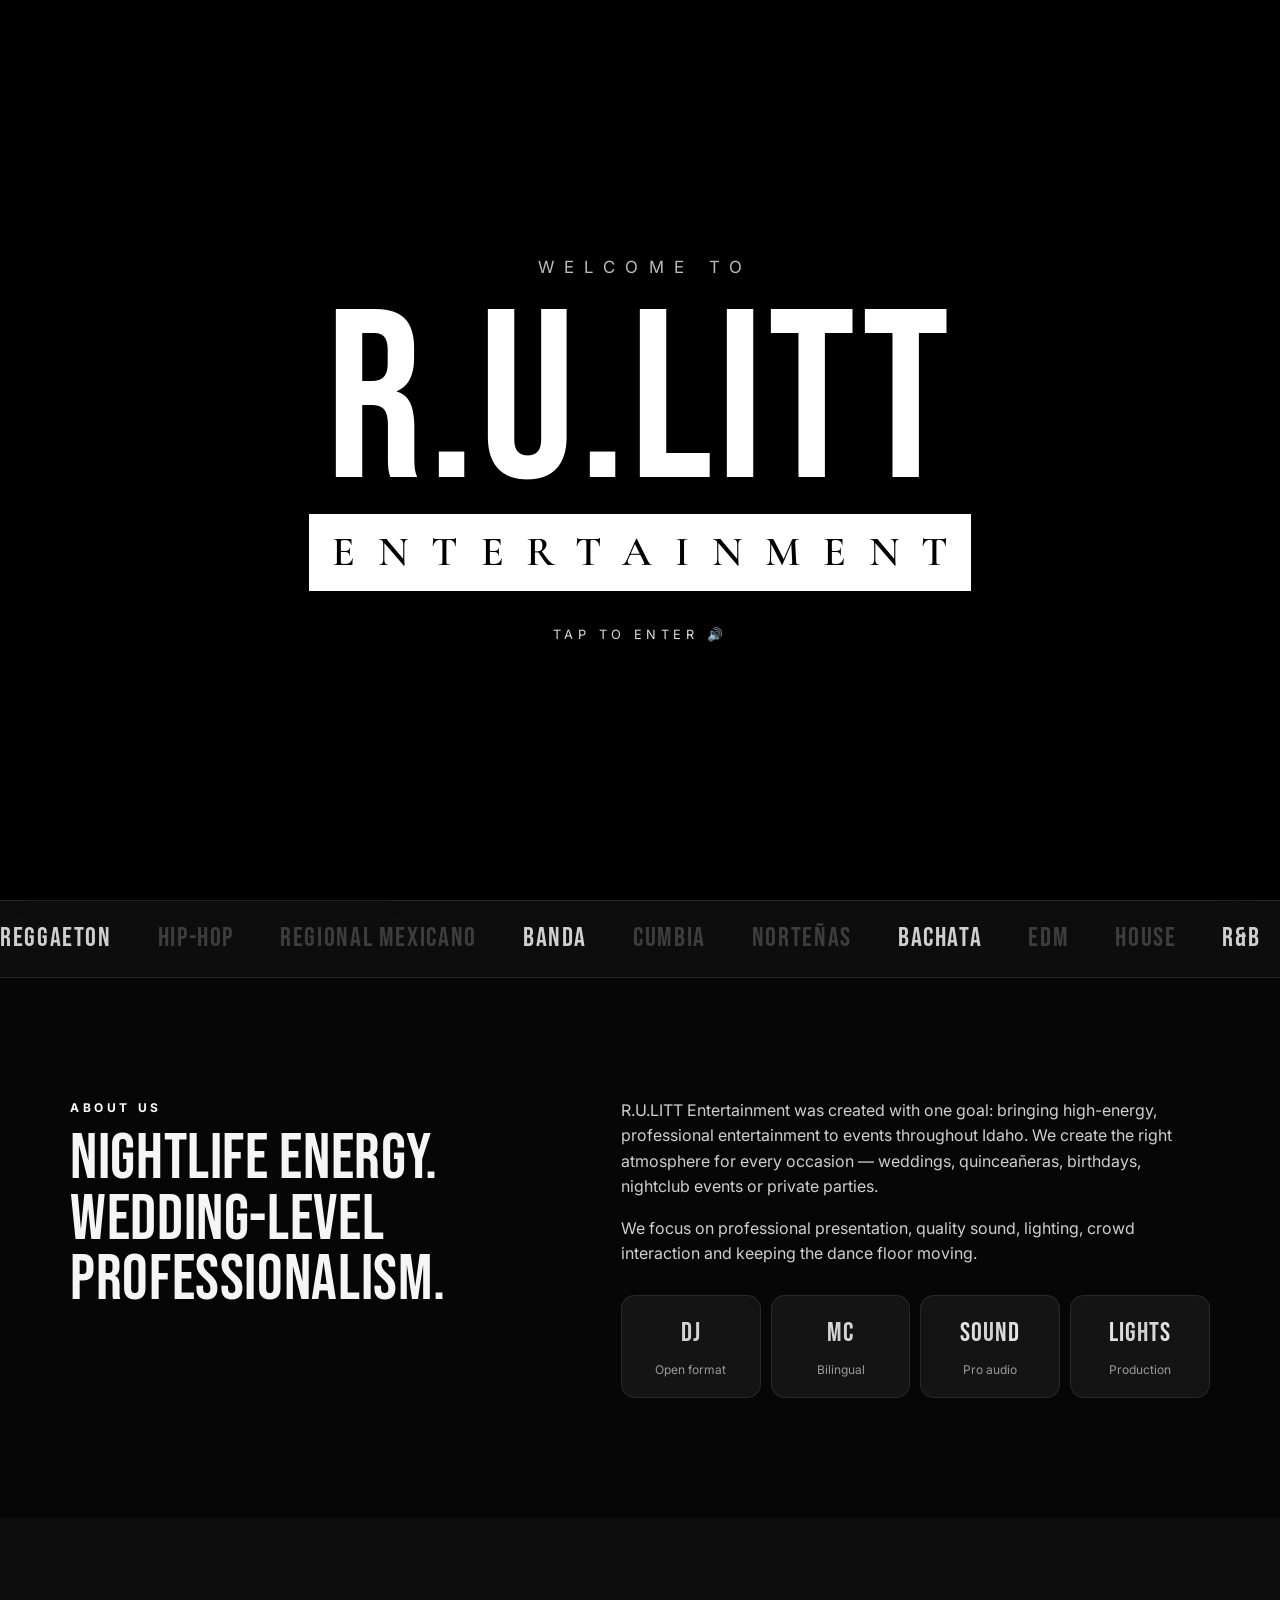
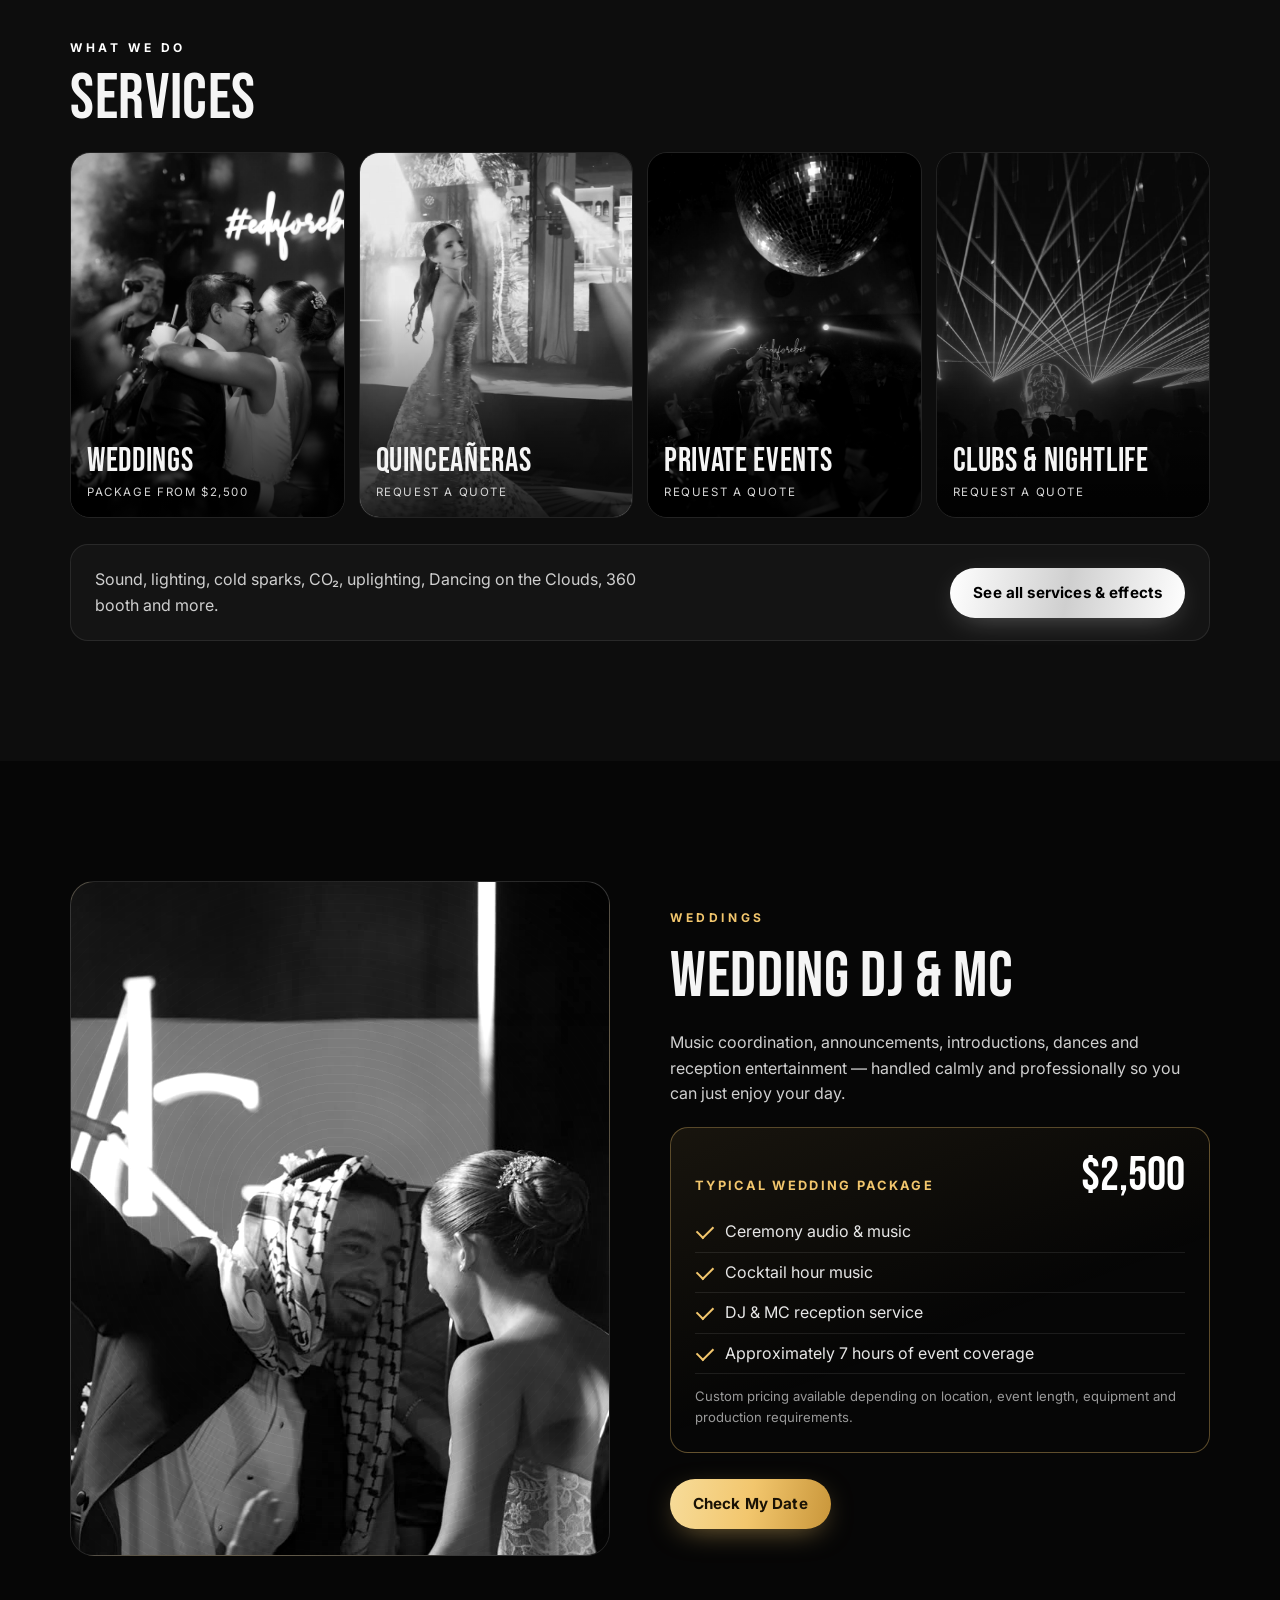
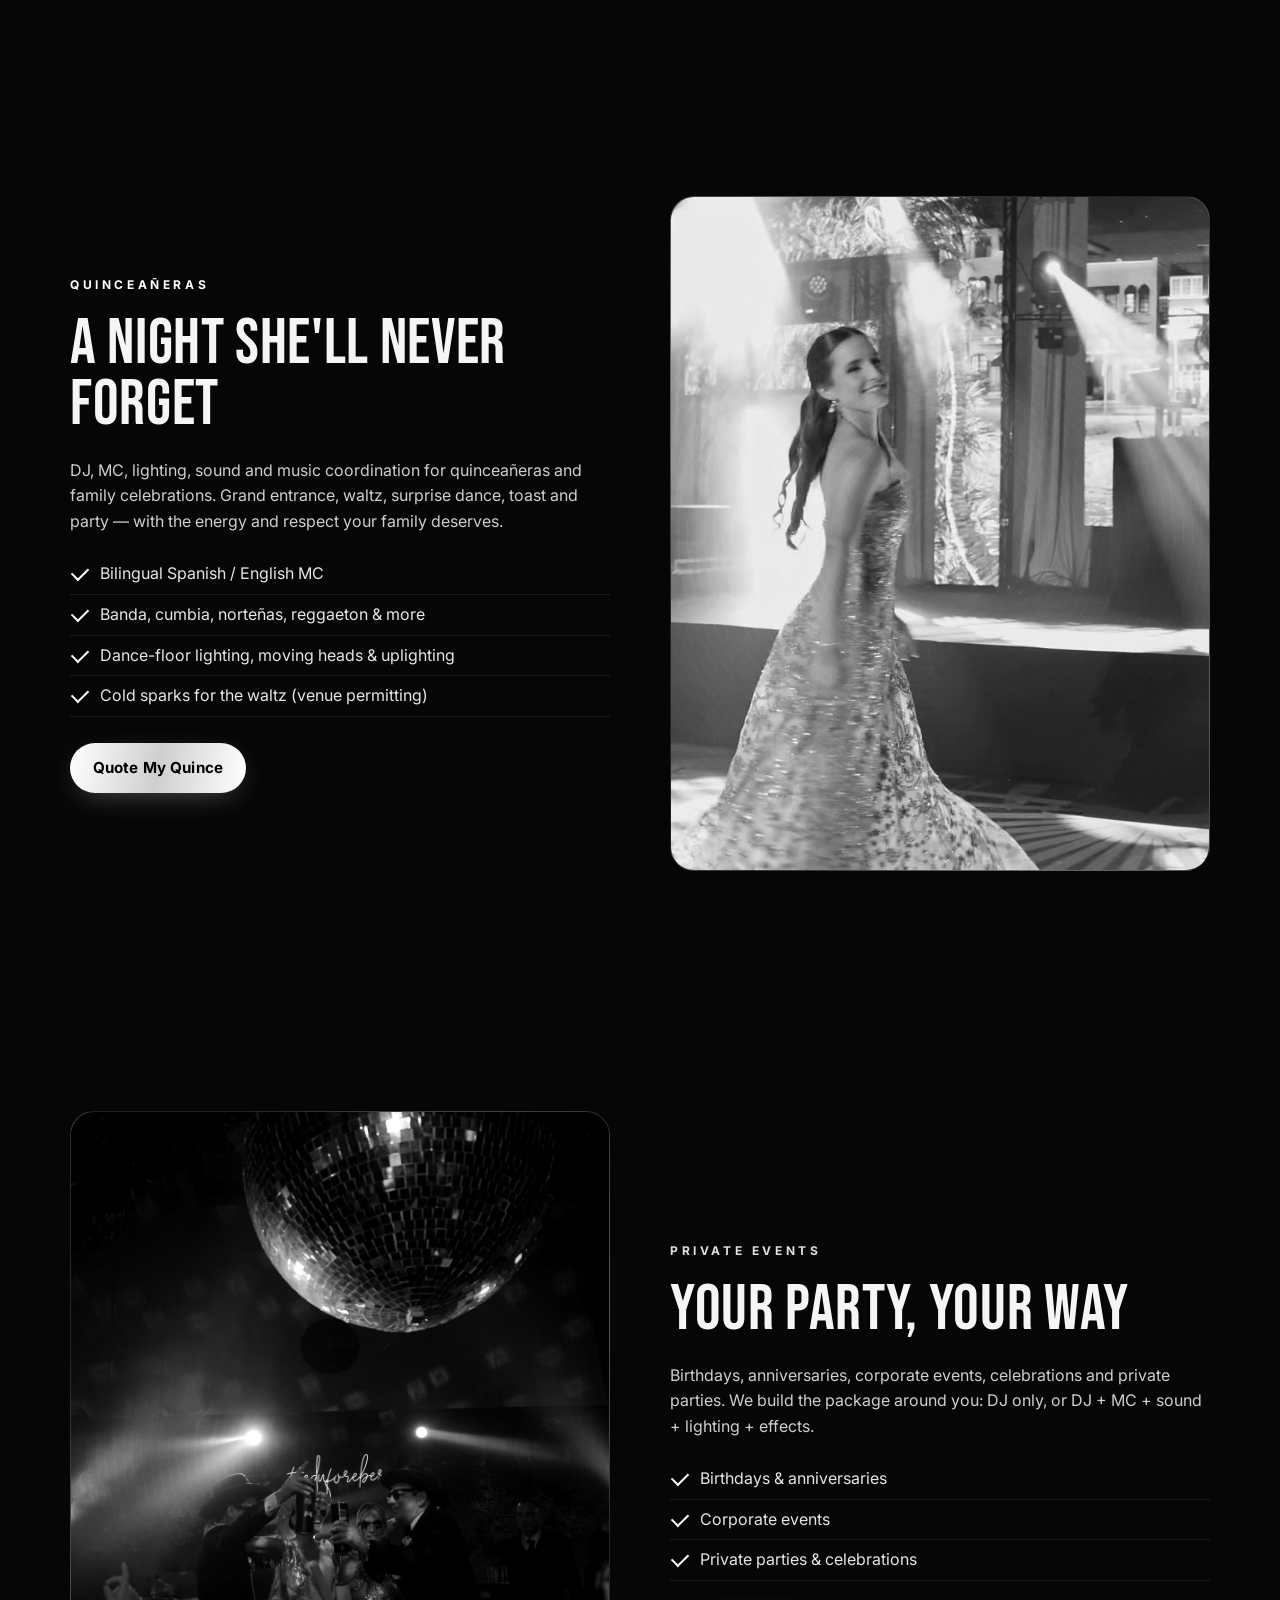
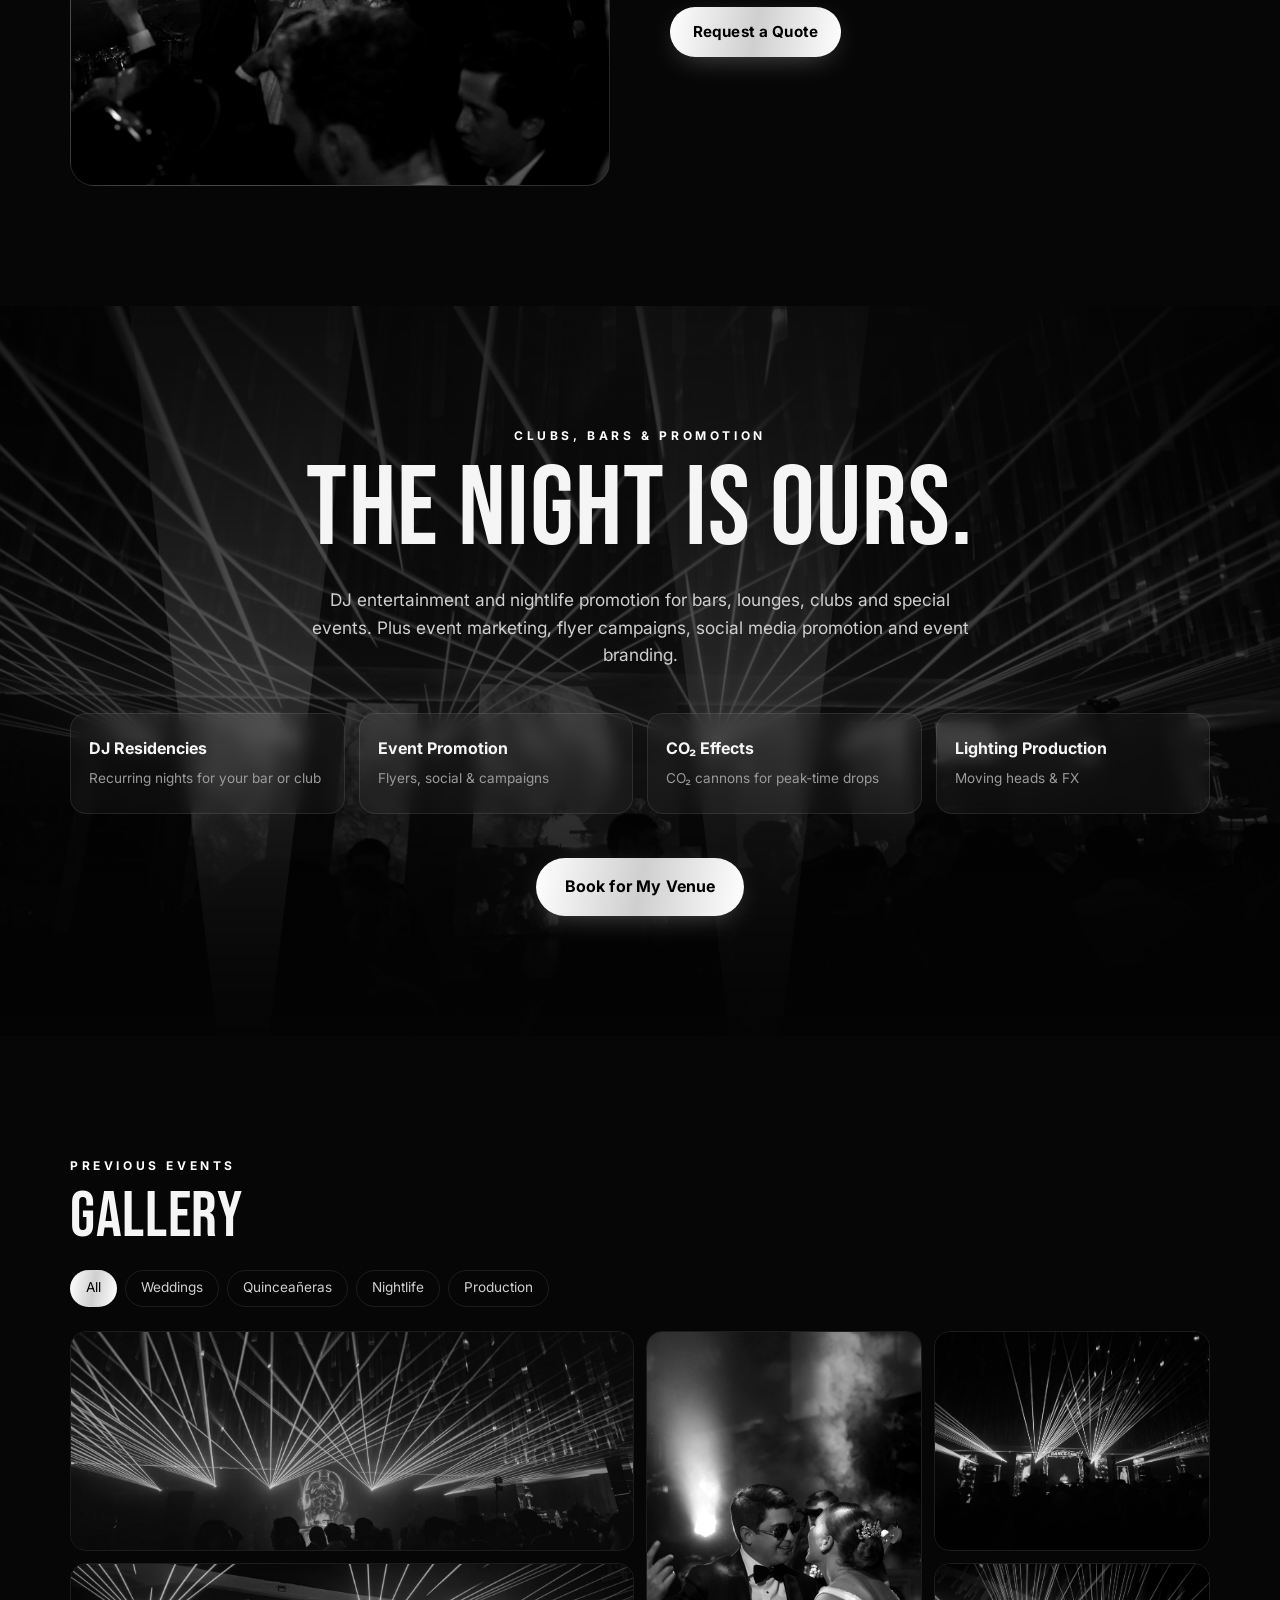
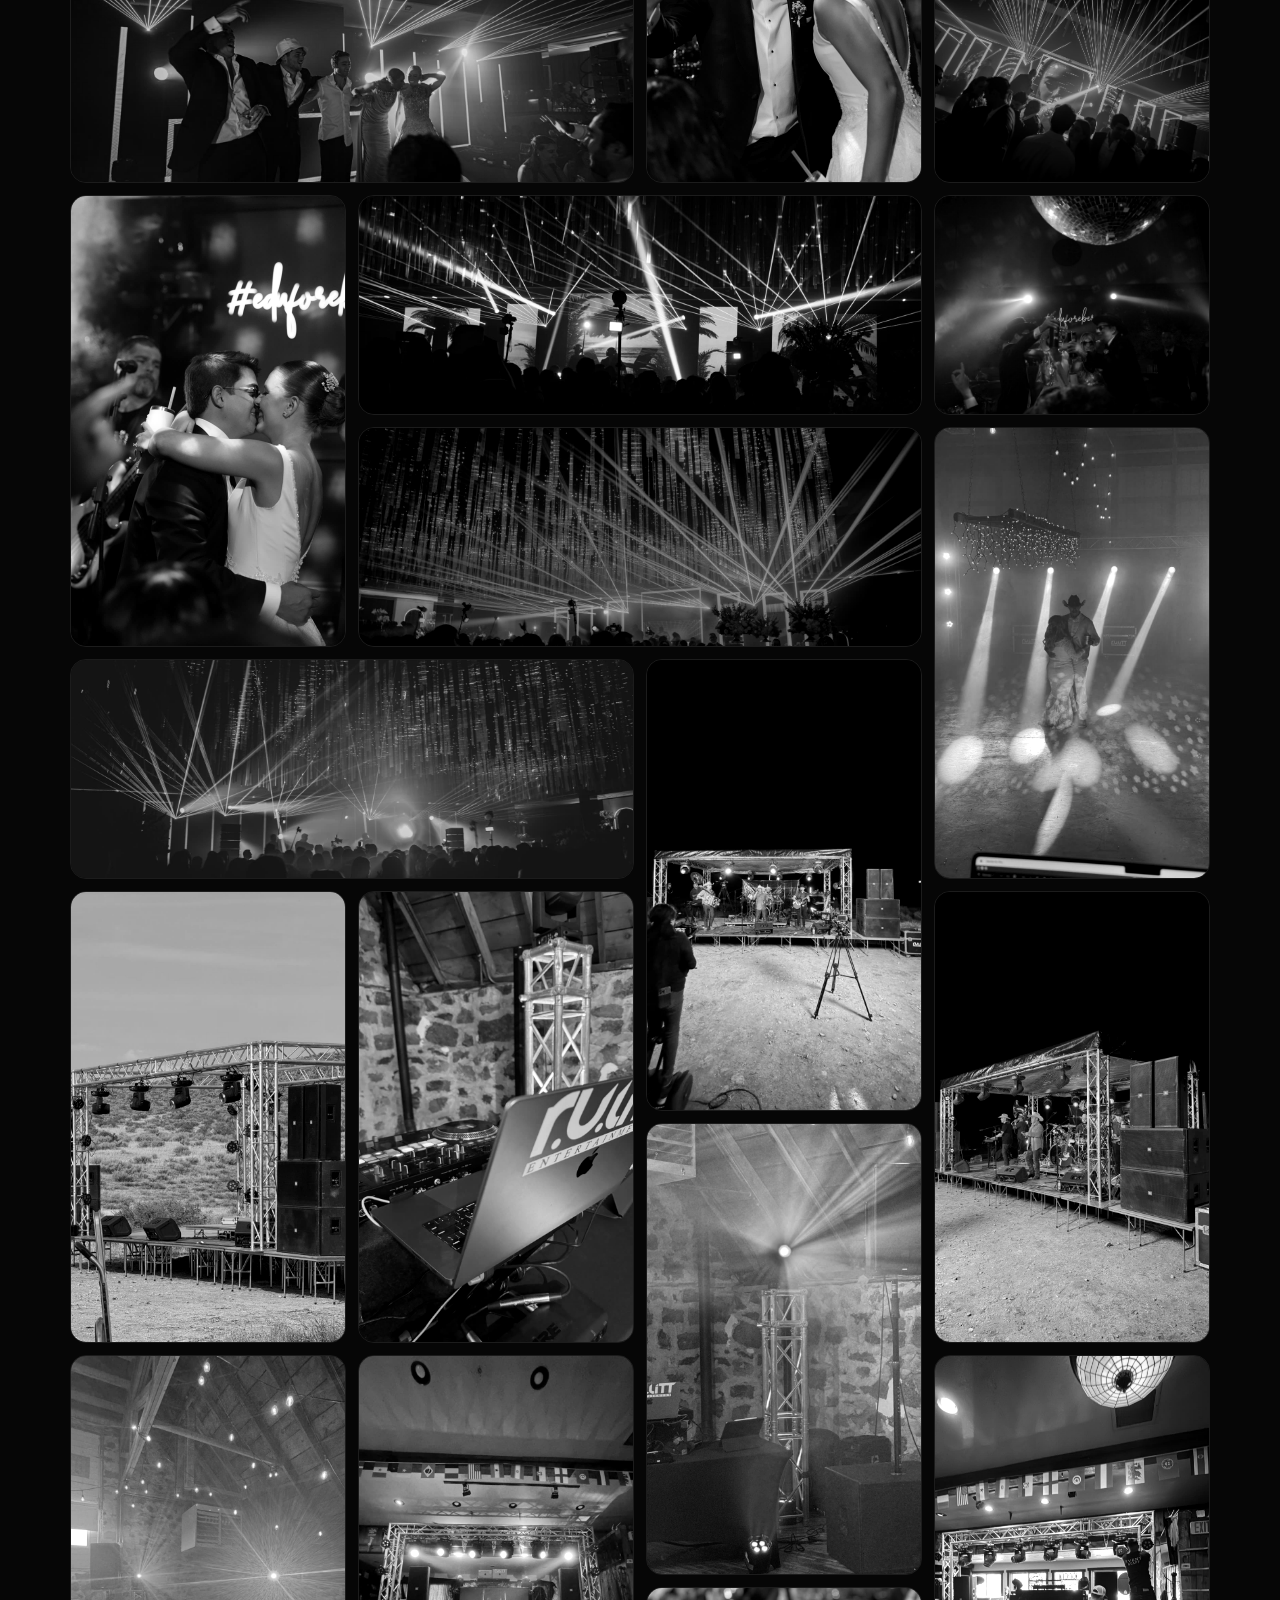
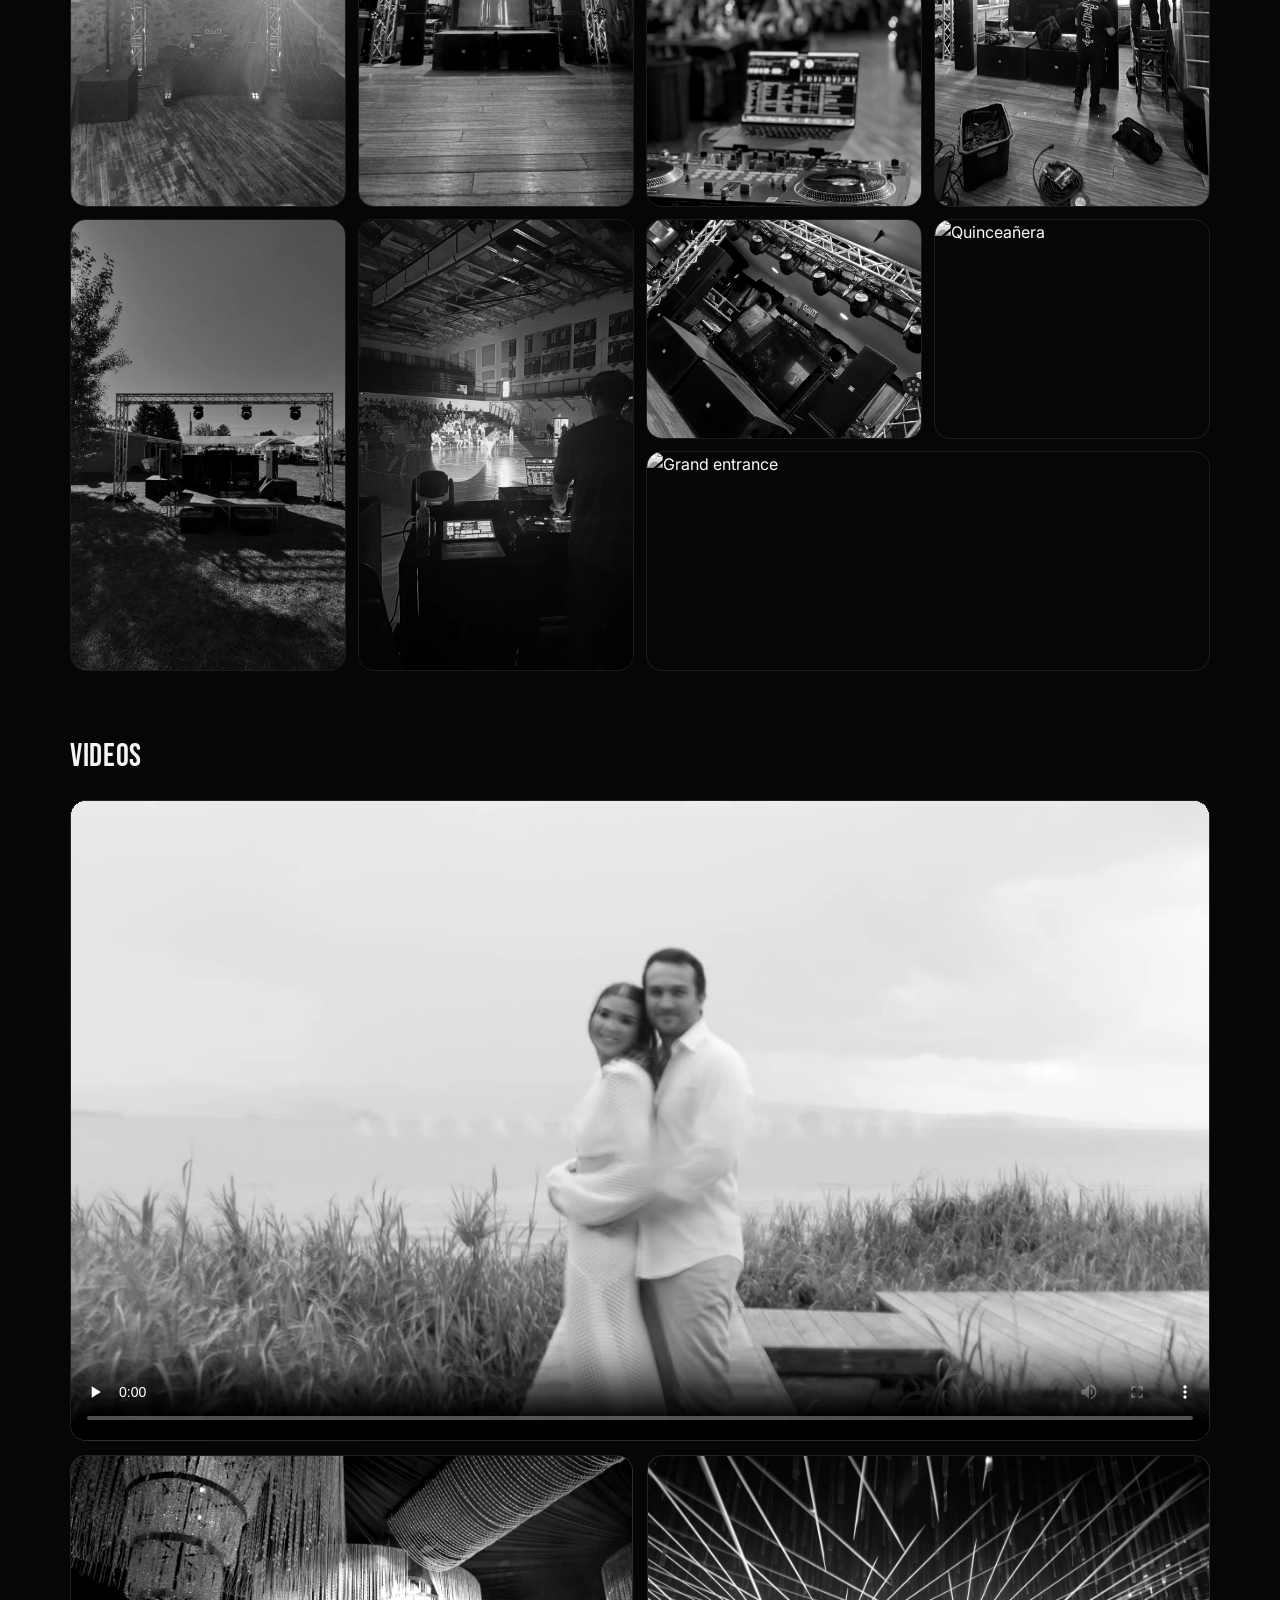
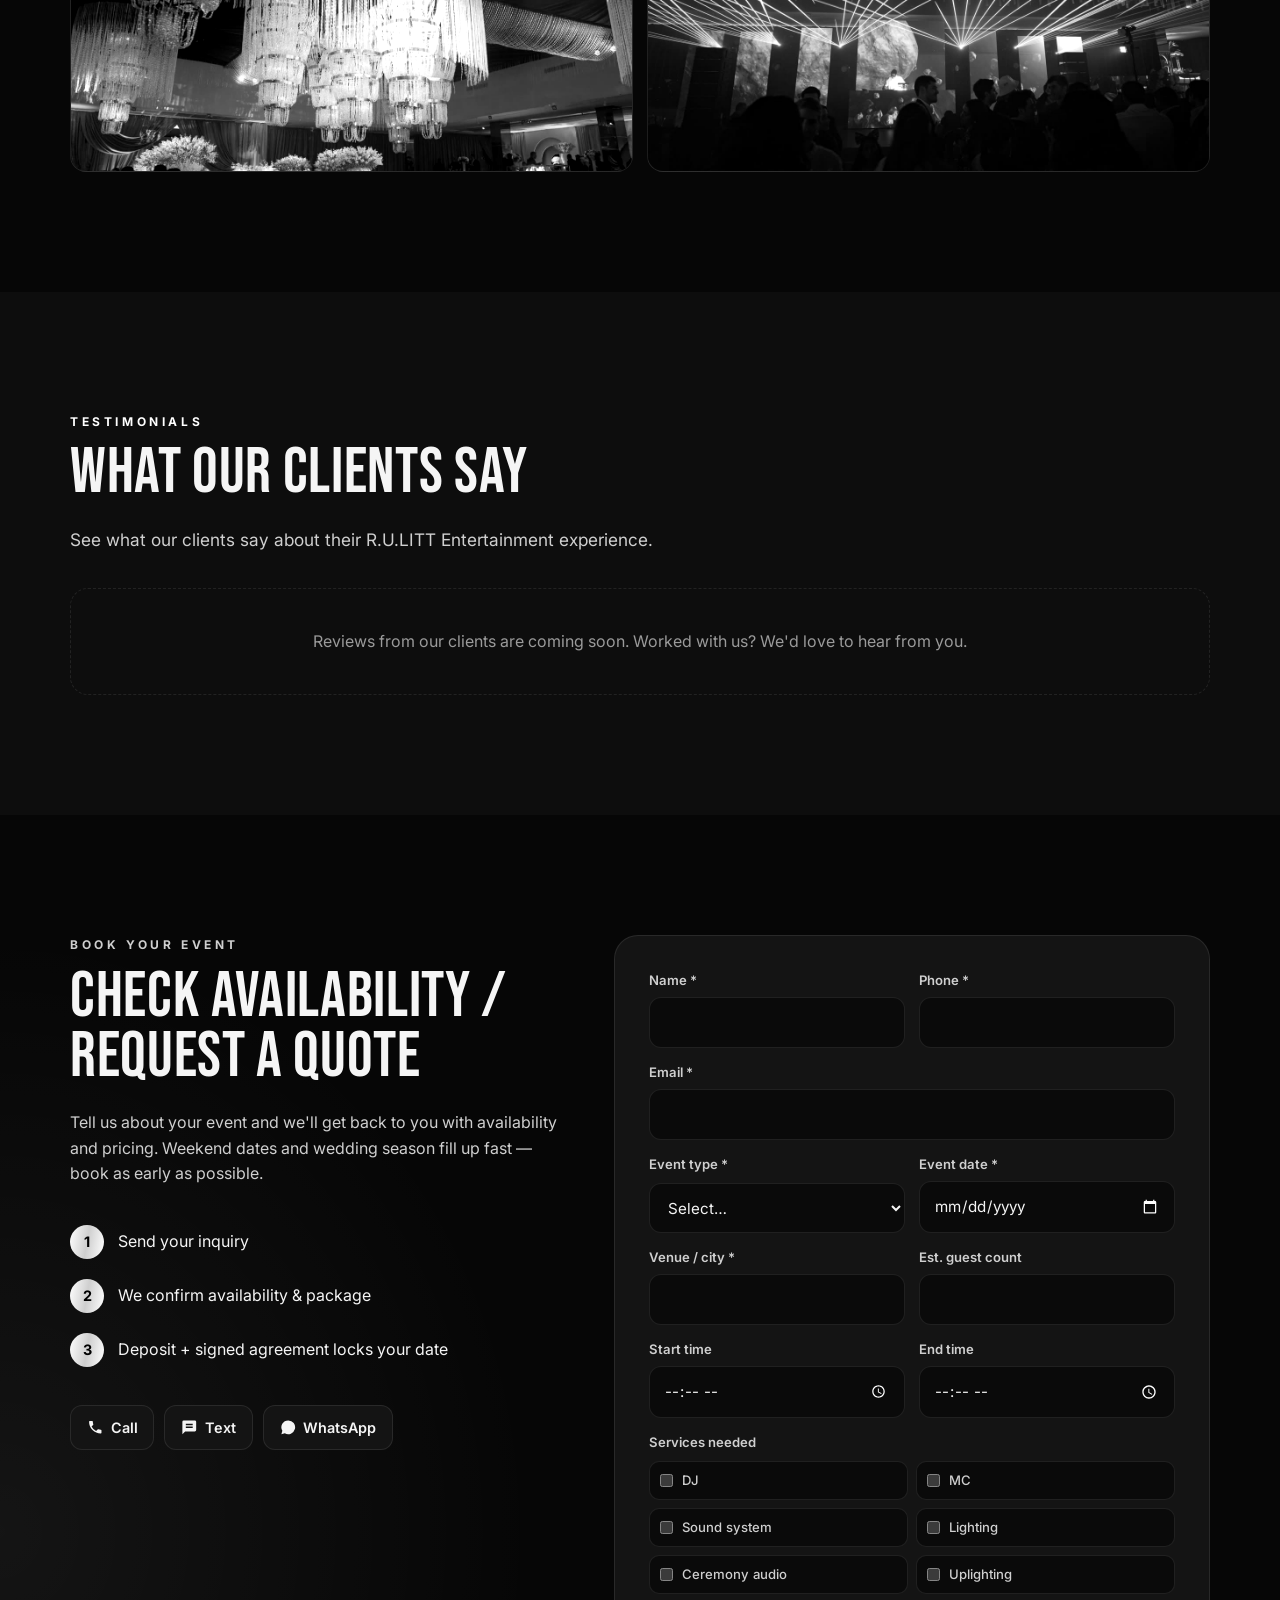
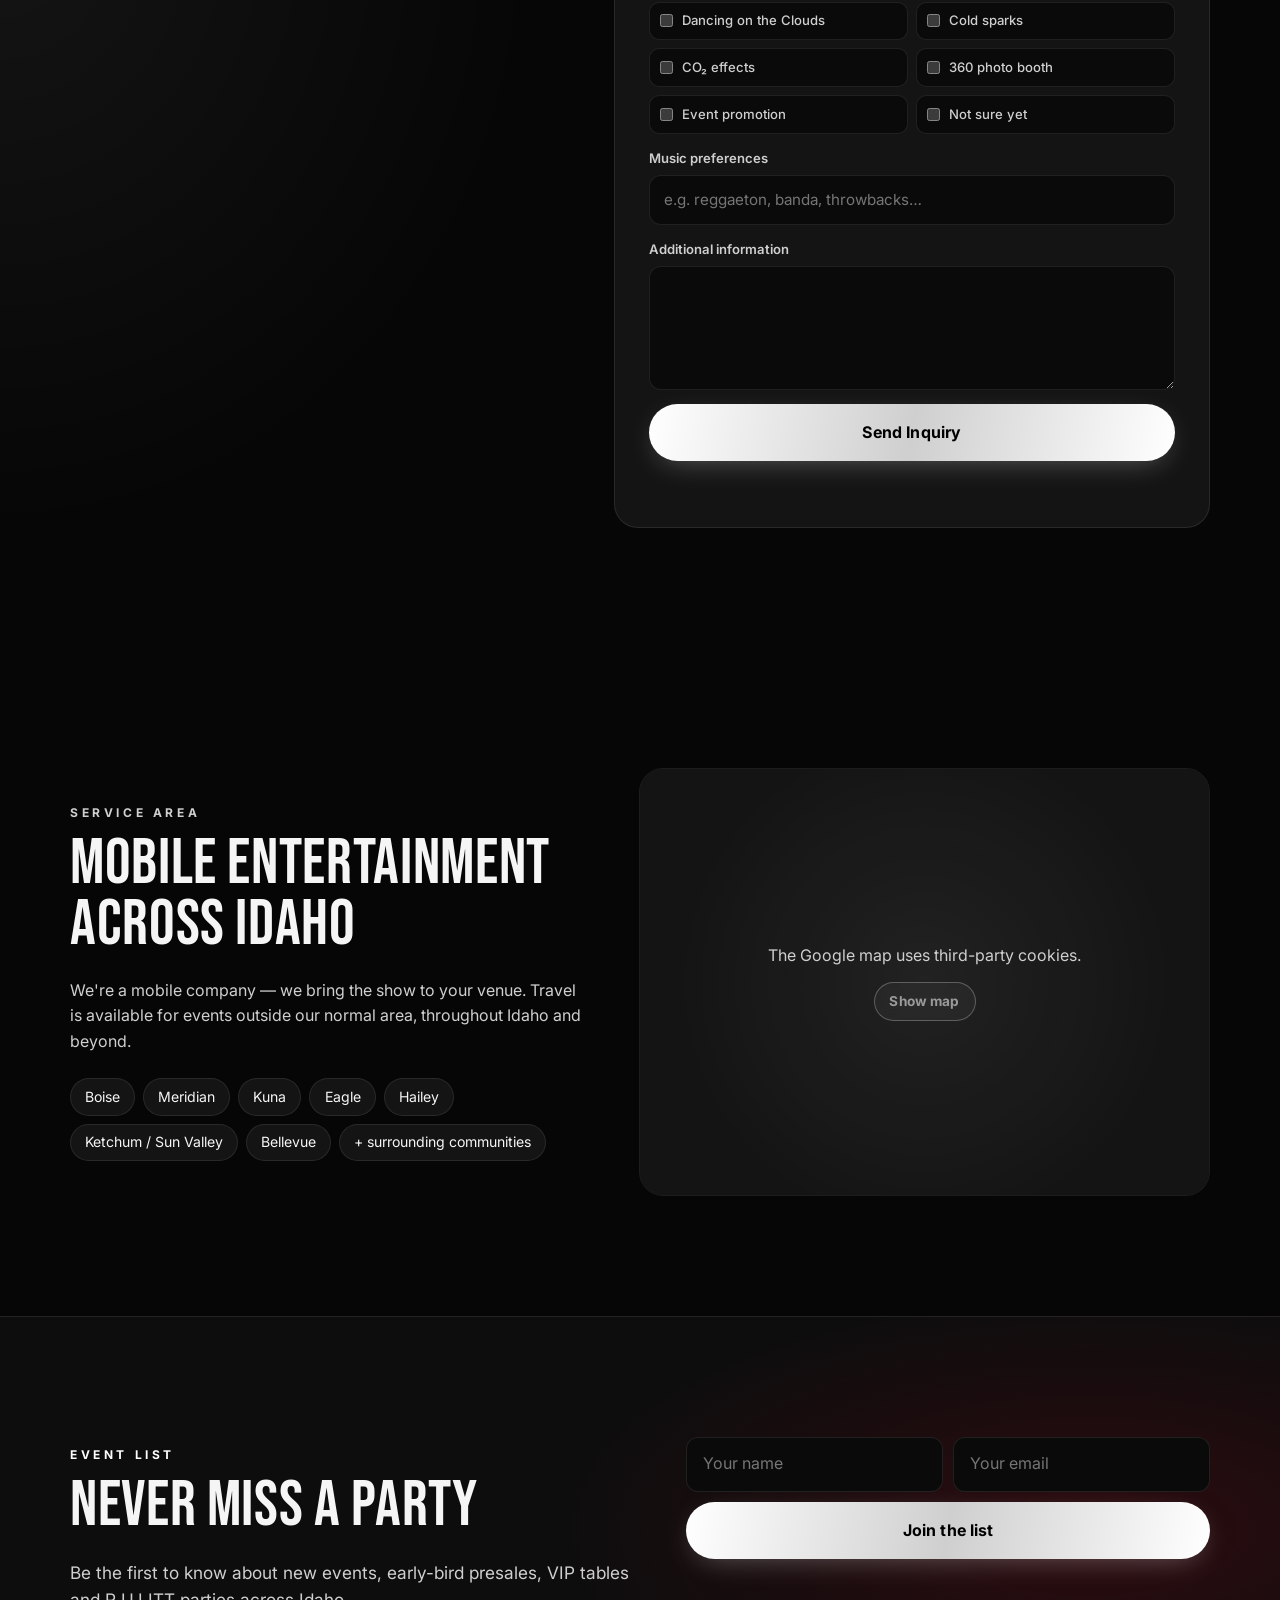
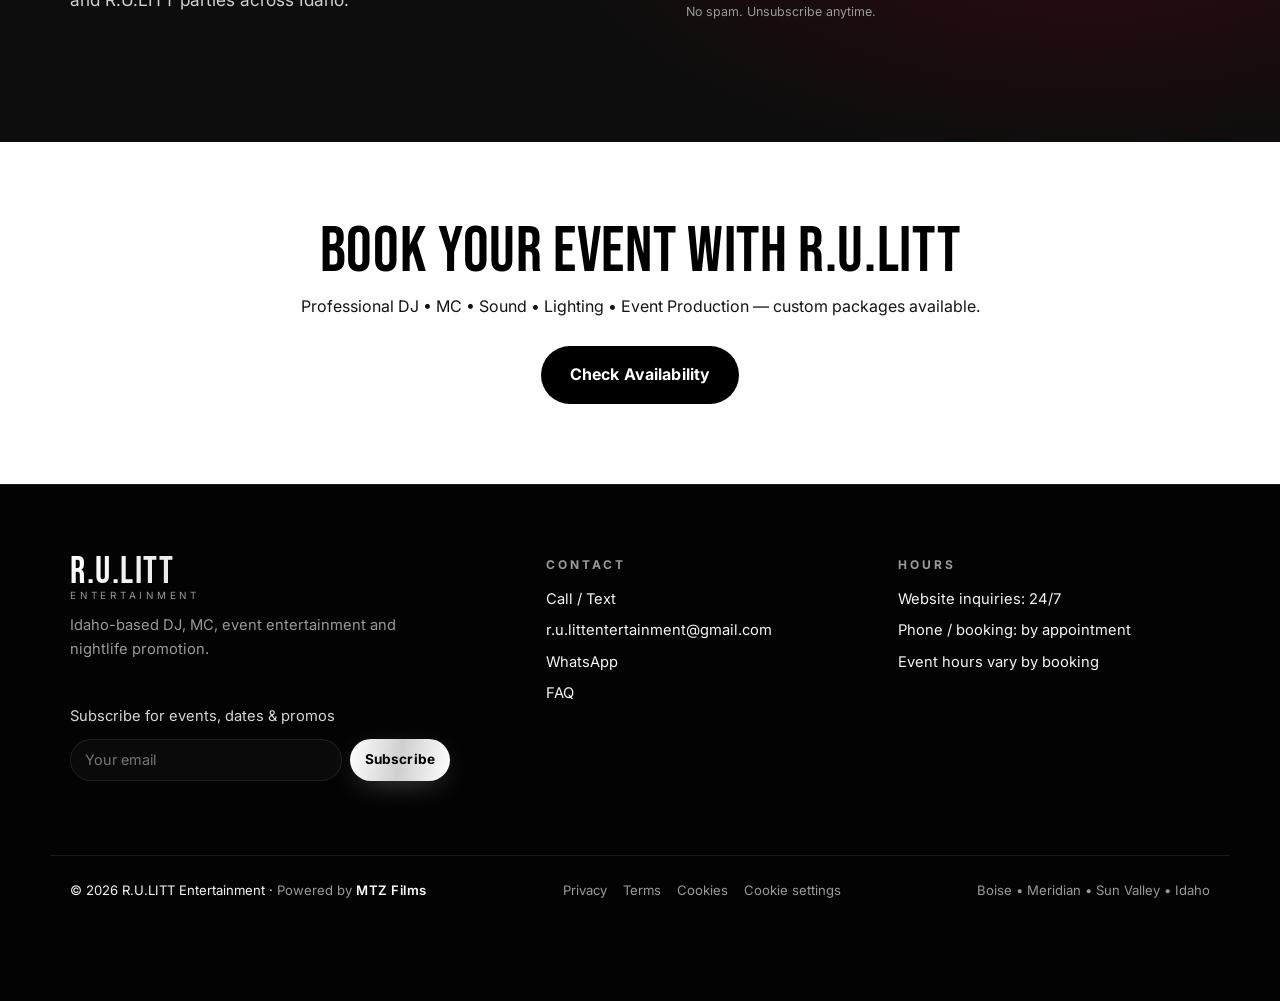
==== index.html @ f8308517 "Venmo: open in same tab + manual pay fallback (copy handle/note) when the app doesn't open Co-Author" ====
<!doctype html>
<html lang="en">
<head>
<meta charset="utf-8">
<meta name="viewport" content="width=device-width, initial-scale=1">
<title>R.U.LITT Entertainment | DJ, MC & Event Production in Idaho</title>
<meta name="description" content="R.U.LITT Entertainment — Idaho DJ, MC, sound, lighting and event production for weddings, quinceañeras, private events and nightlife. Boise, Meridian, Sun Valley and beyond.">
<link rel="canonical" href="https://rulittentertainment.com/">
<link rel="icon" href="favicon.svg" type="image/svg+xml">
<meta property="og:type" content="website">
<meta property="og:site_name" content="R.U.LITT Entertainment">
<meta property="og:title" content="R.U.LITT Entertainment | DJ, MC & Event Production in Idaho">
<meta property="og:description" content="R.U.LITT Entertainment — Idaho DJ, MC, sound, lighting and event production for weddings, quinceañeras, private events and nightlife. Boise, Meridian, Sun Valley and beyond.">
<meta property="og:url" content="https://rulittentertainment.com/">
<meta property="og:image" content="https://rulittentertainment.com/media/gallery/lasers-dj.jpg">
<meta name="twitter:card" content="summary_large_image">
<meta name="theme-color" content="#060606">
<link rel="preconnect" href="https://fonts.googleapis.com">
<link rel="preconnect" href="https://fonts.gstatic.com" crossorigin>
<link href="https://fonts.googleapis.com/css2?family=Bebas+Neue&family=Cormorant+Garamond:wght@600&family=Inter:wght@400;500;600;700;800&display=swap" rel="stylesheet">
<link rel="stylesheet" href="styles.css?v=202610212123">
</head>
<body class="intro-on">

<!-- ============ INTRO ============ -->
<div class="intro" id="intro" aria-hidden="true">
  <div class="intro-inner">
    <p class="intro-welcome" data-es="Bienvenidos a">Welcome to</p>
    <img class="logo-img intro-logo" src="media/logo.png" alt="" hidden>
    <div class="intro-word">
      <span class="intro-mark">R.U.LITT</span>
      <span class="intro-bar">ENTERTAINMENT</span>
    </div>
    <p class="intro-tap" id="introTap" data-es="Toca para entrar 🔊" hidden>Tap to enter 🔊</p>
  </div>
</div>

<a href="tickets.html" class="event-bar" id="eventBar" data-until="2026-10-31T02:00:00-06:00"><span class="eb-long" data-es="🎃 EL APAGÓN · Halloween Party · Vie 30 Oct · Hailey">🎃 EL APAGÓN · Halloween Party · Fri Oct 30 · Hailey</span><span class="eb-short" data-es="🎃 El Apagón · 30 Oct">🎃 El Apagón · Oct 30</span><b data-es="Entradas →">Tickets →</b></a>
<!-- ============ HEADER ============ -->
<header class="nav" id="nav">
  <a href="#top" class="brand" aria-label="R.U.LITT Entertainment">
    <img class="logo-img" src="media/logo.png" alt="R.U.LITT Entertainment" hidden>
    <span class="brand-mark">R.U.LITT</span>
    <span class="brand-sub">Entertainment</span>
  </a>
  <nav class="nav-links" id="navLinks">
    <a href="services.html" data-es="Servicios">Services</a>
    <a href="#weddings" data-es="Bodas">Weddings</a>
    <a href="#quinceaneras" data-es="Quinceañeras">Quinceañeras</a>
    <a href="#nightlife" data-es="Nightlife">Nightlife</a>
    <a href="#gallery" data-es="Galería">Gallery</a>
    <a href="tickets.html" class="nav-tix" data-es="Entradas">Tickets</a>
    <a href="faq.html">FAQ</a>
    <a href="#contact" data-es="Contacto">Contact</a>
  </nav>
  <div class="nav-actions">
    <button class="lang" id="langBtn" aria-label="Cambiar a español">ES</button>
    <a href="#quote" class="btn btn-sm btn-glow" data-es="Reservar">Book Now</a>
    <button class="burger" id="burger" aria-label="Menu"><span></span><span></span><span></span></button>
  </div>
</header>

<main id="top">

<!-- ============ HERO ============ -->
<section class="hero">
  <div class="beams" aria-hidden="true">
    <span class="beam b1"></span><span class="beam b2"></span><span class="beam b3"></span><span class="beam b4"></span>
  </div>
  <div class="haze" aria-hidden="true"></div>
  <div class="hero-inner">
    <img class="logo-img hero-logo" src="media/logo.png" alt="R.U.LITT Entertainment" hidden>
    <p class="eyebrow" data-es="Idaho • DJ • MC • Sonido • Iluminación">Idaho • DJ • MC • Sound • Lighting</p>
    <h1 class="hero-title">
      <span class="line" data-es="Hacemos que tu">We make your</span>
      <span class="line grad" data-es="evento brille.">event LITT.</span>
    </h1>
    <p class="hero-copy" data-es="Entretenimiento profesional para bodas, quinceañeras, eventos privados y noches de club. Música, energía y producción que mantienen la pista llena toda la noche.">Professional entertainment for weddings, quinceañeras, private events and club nights. Music, energy and production that keep the dance floor packed all night.</p>
    <div class="hero-cta">
      <a href="#quote" class="btn btn-glow btn-lg" data-es="Ver disponibilidad / Cotizar">Check Availability / Request a Quote</a>
      <a href="#" class="btn btn-ghost btn-lg js-whatsapp"><svg viewBox="0 0 24 24" class="ic"><path d="M12 2a10 10 0 0 0-8.6 15.1L2 22l5-1.3A10 10 0 1 0 12 2Zm0 18.2a8.2 8.2 0 0 1-4.2-1.2l-.3-.2-3 .8.8-2.9-.2-.3A8.2 8.2 0 1 1 12 20.2Zm4.5-6.1c-.2-.1-1.5-.7-1.7-.8s-.4-.1-.6.1-.6.8-.8 1-.3.2-.5.1a6.7 6.7 0 0 1-3.3-2.9c-.3-.4.2-.4.7-1.3.1-.2 0-.3 0-.4l-.8-1.8c-.2-.5-.4-.4-.6-.4h-.5a1 1 0 0 0-.7.3 3 3 0 0 0-.9 2.2 5.2 5.2 0 0 0 1.1 2.7 11.8 11.8 0 0 0 4.5 4c1.7.7 2.3.8 3.2.6a2.7 2.7 0 0 0 1.8-1.2 2.2 2.2 0 0 0 .1-1.3c0-.1-.2-.2-.4-.3Z"/></svg>WhatsApp</a>
    </div>
    <ul class="hero-tags">
      <li data-es="Bodas">Weddings</li><li>Quinceañeras</li><li data-es="Eventos privados">Private Events</li><li data-es="Clubs y bares">Clubs & Bars</li><li data-es="Bilingüe EN/ES">Bilingual EN/ES</li>
    </ul>
  </div>
  <div class="eq" aria-hidden="true"><i></i><i></i><i></i><i></i><i></i><i></i><i></i><i></i><i></i><i></i><i></i><i></i><i></i><i></i><i></i><i></i><i></i><i></i><i></i><i></i><i></i><i></i><i></i><i></i></div>
</section>

<!-- ============ UPCOMING EVENT (auto-hidden after data-until) ============ -->
<section class="section home-event" id="event" data-until="2026-10-31T02:00:00-06:00">
  <div class="wrap home-event-in one">
    <div>
      <p class="kicker" data-es="Próximo evento · 21+">Upcoming event · 21+</p>
      <h2 class="h2 big">El Apagón</h2>
      <p class="limited"><span class="dot"></span><span data-es="Entradas limitadas">Limited tickets</span></p>
      <a href="tickets.html" class="home-event-flyer"><img src="media/events/apagon.jpg" alt="El Apagón Halloween Party flyer — Friday October 30th, 9PM–2AM, La Cabañita at The Mint, Hailey ID" loading="lazy"></a>
      <p class="lead" data-es="Fiesta de Halloween con sonido de R.U.LITT Entertainment y Alex Top. Especiales de bebidas, juegos, cabina 360, pastel y Jell-O shots.">Halloween party with sounds by R.U.LITT Entertainment and Alex Top. Drink specials, games, 360 photo booth, cake and Jell-O shots.</p>
      <ul class="tix-facts">
        <li><b data-es="Fecha">Date</b><span data-es="Viernes 30 de octubre · 9 PM – 2 AM">Friday, October 30 · 9 PM – 2 AM</span></li>
        <li><b data-es="Lugar">Venue</b><span>La Cabañita at The Mint · 116 S. Main St., Hailey, ID</span></li>
        <li><b data-es="Precios">Prices</b><span data-es="Early Bird $20 · En la puerta $30 · Mesa VIP $150 (4 personas + botella de Patrón)">Early Bird $20 · At the door $30 · VIP Table $150 (4 people + bottle of Patrón)</span></li>
        <li><b data-es="Disfraz">Costume</b><span data-es="Recomendado, no obligatorio 🎃">Recommended, not required 🎃</span></li>
      </ul>
      <div class="home-event-cta">
        <a href="tickets.html" class="btn btn-glow btn-lg" data-es="Comprar entradas">Get tickets</a>
        <span class="home-event-count" id="eventCount"></span>
      </div>
    </div>
  </div>
</section>

<!-- ============ MARQUEE ============ -->
<div class="marquee" aria-hidden="true">
  <div class="marquee-track">
    <span>Reggaeton</span><span>Hip-Hop</span><span>Regional Mexicano</span><span>Banda</span><span>Cumbia</span><span>Norteñas</span><span>Bachata</span><span>EDM</span><span>House</span><span>R&amp;B</span><span>Throwbacks</span><span>Open Format</span>
    <span>Reggaeton</span><span>Hip-Hop</span><span>Regional Mexicano</span><span>Banda</span><span>Cumbia</span><span>Norteñas</span><span>Bachata</span><span>EDM</span><span>House</span><span>R&amp;B</span><span>Throwbacks</span><span>Open Format</span>
  </div>
</div>

<!-- ============ ABOUT ============ -->
<section class="section about" id="about">
  <div class="wrap about-grid">
    <div>
      <p class="kicker" data-es="Quiénes somos">About Us</p>
      <h2 class="h2" data-es="Energía de club. Profesionalismo de boda.">Nightlife energy. Wedding-level professionalism.</h2>
    </div>
    <div class="about-copy">
      <p data-es="R.U.LITT Entertainment nació con un objetivo: llevar entretenimiento profesional y de alta energía a eventos en todo Idaho. Creamos el ambiente correcto para cada ocasión — bodas, quinceañeras, cumpleaños, noches de club o fiestas privadas.">R.U.LITT Entertainment was created with one goal: bringing high-energy, professional entertainment to events throughout Idaho. We create the right atmosphere for every occasion — weddings, quinceañeras, birthdays, nightclub events or private parties.</p>
      <p data-es="Nos enfocamos en una presentación profesional, sonido de calidad, iluminación, interacción con el público y en mantener la pista de baile en movimiento.">We focus on professional presentation, quality sound, lighting, crowd interaction and keeping the dance floor moving.</p>
      <ul class="pillars">
        <li><b>DJ</b><span data-es="Open format">Open format</span></li>
        <li><b>MC</b><span data-es="Bilingüe">Bilingual</span></li>
        <li><b data-es="Sonido">Sound</b><span data-es="Profesional">Pro audio</span></li>
        <li><b data-es="Luces">Lights</b><span data-es="Producción">Production</span></li>
      </ul>
    </div>
  </div>
</section>

<!-- ============ SERVICES ============ -->
<section class="section services" id="services">
  <div class="wrap">
    <p class="kicker" data-es="Lo que hacemos">What We Do</p>
    <h2 class="h2" data-es="Servicios">Services</h2>
    <div class="svc-tiles">
      <a class="svc-tile reveal" href="#weddings">
        <img src="media/gallery/couple-kiss.jpg" alt="" loading="lazy">
        <span class="svc-tile-txt"><b data-es="Bodas">Weddings</b><small data-es="Paquete desde $2,500">Package from $2,500</small></span>
      </a>
      <a class="svc-tile reveal" href="#quinceaneras">
        <img src="media/quince.jpg" alt="" loading="lazy">
        <span class="svc-tile-txt"><b data-es="Quinceañeras">Quinceañeras</b><small data-es="Solicita cotización">Request a quote</small></span>
      </a>
      <a class="svc-tile reveal" href="#private">
        <img src="media/gallery/disco-party.jpg" alt="" loading="lazy">
        <span class="svc-tile-txt"><b data-es="Eventos privados">Private Events</b><small data-es="Solicita cotización">Request a quote</small></span>
      </a>
      <a class="svc-tile reveal" href="#nightlife">
        <img src="media/gallery/lasers-dj.jpg" alt="" loading="lazy">
        <span class="svc-tile-txt"><b data-es="Clubs y nightlife">Clubs &amp; Nightlife</b><small data-es="Solicita cotización">Request a quote</small></span>
      </a>
    </div>
    <div class="svc-more">
      <p data-es="Sonido, iluminación, chispas frías, CO₂, uplighting, Bailando en las nubes, cabina 360 y más.">Sound, lighting, cold sparks, CO₂, uplighting, Dancing on the Clouds, 360 booth and more.</p>
      <a href="services.html" class="btn btn-glow" data-es="Ver todos los servicios y efectos">See all services &amp; effects</a>
    </div>
  </div>
</section>

<!-- ============ WEDDINGS ============ -->
<section class="section feature wedding" id="weddings">
  <div class="wrap feature-grid">
    <div class="feature-visual vis-wedding" aria-hidden="true"><span class="vis-label" data-es="Foto de boda">Wedding photo</span></div>
    <div class="feature-body">
      <p class="kicker gold" data-es="Bodas">Weddings</p>
      <h2 class="h2" data-es="DJ y MC para bodas">Wedding DJ &amp; MC</h2>
      <p data-es="Coordinación musical, anuncios, presentaciones, bailes y entretenimiento de recepción — todo manejado con calma y profesionalismo para que ustedes solo disfruten.">Music coordination, announcements, introductions, dances and reception entertainment — handled calmly and professionally so you can just enjoy your day.</p>
      <div class="package">
        <div class="package-head">
          <span data-es="Paquete típico de boda">Typical Wedding Package</span>
          <strong>$2,500</strong>
        </div>
        <ul class="checks">
          <li data-es="Audio y música para la ceremonia">Ceremony audio &amp; music</li>
          <li data-es="Música para el cóctel">Cocktail hour music</li>
          <li data-es="Servicio de DJ y MC en la recepción">DJ &amp; MC reception service</li>
          <li data-es="Aprox. 7 horas de cobertura">Approximately 7 hours of event coverage</li>
        </ul>
        <p class="fine" data-es="Precios personalizados según ubicación, duración, equipo y requisitos de producción.">Custom pricing available depending on location, event length, equipment and production requirements.</p>
      </div>
      <a href="#quote" class="btn btn-gold" data-type="Wedding" data-es="Revisar mi fecha">Check My Date</a>
    </div>
  </div>
</section>

<!-- ============ QUINCES ============ -->
<section class="section feature" id="quinceaneras">
  <div class="wrap feature-grid reverse">
    <div class="feature-visual vis-quince" aria-hidden="true"><span class="vis-label" data-es="Foto de quinceañera">Quinceañera photo</span></div>
    <div class="feature-body">
      <p class="kicker pink">Quinceañeras</p>
      <h2 class="h2" data-es="Una noche que no se olvida">A night she'll never forget</h2>
      <p data-es="DJ, MC, iluminación, sonido y coordinación musical para quinceañeras y celebraciones familiares. Vals, entrada, baile sorpresa, brindis y fiesta — con la energía y el respeto que tu familia merece.">DJ, MC, lighting, sound and music coordination for quinceañeras and family celebrations. Grand entrance, waltz, surprise dance, toast and party — with the energy and respect your family deserves.</p>
      <ul class="checks">
        <li data-es="MC bilingüe español / inglés">Bilingual Spanish / English MC</li>
        <li data-es="Banda, cumbia, norteñas, reggaeton y más">Banda, cumbia, norteñas, reggaeton &amp; more</li>
        <li data-es="Luces para la pista, cabezas móviles y uplighting">Dance-floor lighting, moving heads &amp; uplighting</li>
        <li data-es="Chispas frías para el vals (según el lugar)">Cold sparks for the waltz (venue permitting)</li>
      </ul>
      <a href="#quote" class="btn btn-glow" data-type="Quinceañera" data-es="Cotizar mi quince">Quote My Quince</a>
    </div>
  </div>
</section>

<!-- ============ PRIVATE ============ -->
<section class="section feature" id="private">
  <div class="wrap feature-grid">
    <div class="feature-visual vis-private" aria-hidden="true"><span class="vis-label" data-es="Foto de evento privado">Private event photo</span></div>
    <div class="feature-body">
      <p class="kicker cyan" data-es="Eventos privados">Private Events</p>
      <h2 class="h2" data-es="Tu fiesta, a tu manera">Your party, your way</h2>
      <p data-es="Cumpleaños, aniversarios, eventos corporativos, celebraciones y fiestas privadas. Armamos el paquete a la medida: solo DJ, o DJ + MC + sonido + luces + efectos.">Birthdays, anniversaries, corporate events, celebrations and private parties. We build the package around you: DJ only, or DJ + MC + sound + lighting + effects.</p>
      <ul class="checks">
        <li data-es="Cumpleaños y aniversarios">Birthdays &amp; anniversaries</li>
        <li data-es="Eventos corporativos">Corporate events</li>
        <li data-es="Fiestas privadas y celebraciones">Private parties &amp; celebrations</li>
      </ul>
      <a href="#quote" class="btn btn-glow" data-type="Private Event" data-es="Solicitar cotización">Request a Quote</a>
    </div>
  </div>
</section>

<!-- ============ NIGHTLIFE ============ -->
<section class="section nightlife" id="nightlife">
  <video class="night-bg" src="media/lasers.mp4" poster="media/lasers.jpg" autoplay muted loop playsinline aria-hidden="true"></video>
  <div class="beams small" aria-hidden="true"><span class="beam b1"></span><span class="beam b3"></span></div>
  <div class="wrap nightlife-inner">
    <p class="kicker" data-es="Clubs, bares y promoción">Clubs, Bars &amp; Promotion</p>
    <h2 class="h2 big" data-es="La noche es nuestra.">The night is ours.</h2>
    <p class="lead" data-es="Entretenimiento de DJ y promoción de nightlife para bares, lounges, clubs y eventos especiales. Además: marketing de eventos, flyers, campañas en redes sociales y branding de eventos.">DJ entertainment and nightlife promotion for bars, lounges, clubs and special events. Plus event marketing, flyer campaigns, social media promotion and event branding.</p>
    <div class="night-grid">
      <div class="night-card"><b data-es="Residencias de DJ">DJ Residencies</b><span data-es="Noches recurrentes para tu bar o club">Recurring nights for your bar or club</span></div>
      <div class="night-card"><b data-es="Promoción de eventos">Event Promotion</b><span data-es="Flyers, redes y campañas">Flyers, social &amp; campaigns</span></div>
      <div class="night-card"><b data-es="Efectos CO₂">CO₂ Effects</b><span data-es="Cañones de CO₂ para el momento pico">CO₂ cannons for peak-time drops</span></div>
      <div class="night-card"><b data-es="Producción de luces">Lighting Production</b><span data-es="Cabezas móviles y efectos">Moving heads &amp; FX</span></div>
    </div>
    <a href="#quote" class="btn btn-glow btn-lg" data-type="Nightclub / Bar" data-es="Contratar para mi venue">Book for My Venue</a>
  </div>
</section>

<!-- ============ GALLERY ============ -->
<section class="section gallery" id="gallery">
  <div class="wrap">
    <p class="kicker" data-es="Eventos anteriores">Previous Events</p>
    <h2 class="h2" data-es="Galería">Gallery</h2>
    <div class="filters" id="filters">
      <button class="chip active" data-f="all" data-es="Todo">All</button>
      <button class="chip" data-f="wedding" data-es="Bodas">Weddings</button>
      <button class="chip" data-f="quince">Quinceañeras</button>
      <button class="chip" data-f="night">Nightlife</button>
      <button class="chip" data-f="production" data-es="Producción">Production</button>
    </div>
    <div class="gal-grid" id="galGrid"><!-- rendered by script.js --></div>

    <h3 class="h3" data-es="Videos">Videos</h3>
    <div class="vid-grid" id="vidGrid"><!-- rendered by script.js --></div>
  </div>
</section>

<!-- ============ TESTIMONIALS ============ -->
<section class="section reviews" id="reviews">
  <div class="wrap">
    <p class="kicker" data-es="Reseñas">Testimonials</p>
    <h2 class="h2" data-es="Lo que dicen nuestros clientes">What our clients say</h2>
    <p class="lead" data-es="Mira lo que dicen nuestros clientes sobre su experiencia con R.U.LITT Entertainment.">See what our clients say about their R.U.LITT Entertainment experience.</p>
    <div class="rev-grid" id="revGrid"><!-- rendered by script.js --></div>
  </div>
</section>

<!-- ============ QUOTE FORM ============ -->
<section class="section quote" id="quote">
  <div class="wrap quote-grid">
    <div class="quote-intro">
      <p class="kicker" data-es="Reserva tu evento">Book Your Event</p>
      <h2 class="h2" data-es="Ver disponibilidad / Cotizar">Check Availability / Request a Quote</h2>
      <p data-es="Cuéntanos de tu evento y te respondemos con disponibilidad y precio. Las fechas de fin de semana y temporada de bodas se llenan rápido — reserva lo antes posible.">Tell us about your event and we'll get back to you with availability and pricing. Weekend dates and wedding season fill up fast — book as early as possible.</p>
      <ul class="quote-steps">
        <li><b>1</b><span data-es="Envía tu solicitud">Send your inquiry</span></li>
        <li><b>2</b><span data-es="Confirmamos disponibilidad y paquete">We confirm availability &amp; package</span></li>
        <li><b>3</b><span data-es="Depósito + contrato firmado aseguran tu fecha">Deposit + signed agreement locks your date</span></li>
      </ul>
      <div class="quick-contact">
        <a href="#" class="qc js-call"><svg viewBox="0 0 24 24" class="ic"><path d="M6.6 10.8a15.1 15.1 0 0 0 6.6 6.6l2.2-2.2a1 1 0 0 1 1-.2 11.4 11.4 0 0 0 3.6.6 1 1 0 0 1 1 1V20a1 1 0 0 1-1 1A17 17 0 0 1 3 4a1 1 0 0 1 1-1h3.5a1 1 0 0 1 1 1c0 1.2.2 2.4.6 3.6a1 1 0 0 1-.3 1Z"/></svg><span data-es="Llamar">Call</span></a>
        <a href="#" class="qc js-sms"><svg viewBox="0 0 24 24" class="ic"><path d="M20 2H4a2 2 0 0 0-2 2v18l4-4h14a2 2 0 0 0 2-2V4a2 2 0 0 0-2-2Zm-3 11H7v-2h10Zm0-4H7V7h10Z"/></svg><span data-es="Texto">Text</span></a>
        <a href="#" class="qc js-whatsapp"><svg viewBox="0 0 24 24" class="ic"><path d="M12 2a10 10 0 0 0-8.6 15.1L2 22l5-1.3A10 10 0 1 0 12 2Zm4.5 12.1c-.2-.1-1.5-.7-1.7-.8s-.4-.1-.6.1-.6.8-.8 1-.3.2-.5.1a6.7 6.7 0 0 1-3.3-2.9c-.3-.4.2-.4.7-1.3.1-.2 0-.3 0-.4l-.8-1.8c-.2-.5-.4-.4-.6-.4h-.5a1 1 0 0 0-.7.3 3 3 0 0 0-.9 2.2 5.2 5.2 0 0 0 1.1 2.7 11.8 11.8 0 0 0 4.5 4c1.7.7 2.3.8 3.2.6a2.7 2.7 0 0 0 1.8-1.2 2.2 2.2 0 0 0 .1-1.3c0-.1-.2-.2-.4-.3Z"/></svg><span>WhatsApp</span></a>
      </div>
    </div>

    <form class="qform" id="quoteForm" novalidate>
      <div class="row2">
        <label><span data-es="Nombre *">Name *</span><input name="name" required autocomplete="name"></label>
        <label><span data-es="Teléfono *">Phone *</span><input name="phone" type="tel" required autocomplete="tel"></label>
      </div>
      <label><span data-es="Correo *">Email *</span><input name="email" type="email" required autocomplete="email"></label>
      <div class="row2">
        <label><span data-es="Tipo de evento *">Event type *</span>
          <select name="event_type" id="eventType" required>
            <option value="" data-es="Selecciona…">Select…</option>
            <option value="Wedding" data-es="Boda">Wedding</option>
            <option value="Quinceañera">Quinceañera</option>
            <option value="Birthday" data-es="Cumpleaños">Birthday</option>
            <option value="Private Event" data-es="Evento privado">Private Event</option>
            <option value="Corporate Event" data-es="Evento corporativo">Corporate Event</option>
            <option value="Nightclub / Bar" data-es="Club / Bar">Nightclub / Bar</option>
            <option value="Other" data-es="Otro">Other</option>
          </select>
        </label>
        <label><span data-es="Fecha del evento *">Event date *</span><input name="event_date" type="date" required></label>
      </div>
      <div class="row2">
        <label><span data-es="Lugar / ciudad *">Venue / city *</span><input name="venue_city" required></label>
        <label><span data-es="Invitados aprox.">Est. guest count</span><input name="guest_count" type="number" min="1" inputmode="numeric"></label>
      </div>
      <div class="row2">
        <label><span data-es="Hora de inicio">Start time</span><input name="start_time" type="time"></label>
        <label><span data-es="Hora de fin">End time</span><input name="end_time" type="time"></label>
      </div>
      <fieldset>
        <legend data-es="Servicios que necesitas">Services needed</legend>
        <div class="checkgrid" id="svcChecks"><!-- rendered by script.js --></div>
      </fieldset>
      <label><span data-es="Preferencias musicales">Music preferences</span><input name="music" data-ph-es="Ej: reggaeton, banda, throwbacks…" placeholder="e.g. reggaeton, banda, throwbacks…"></label>
      <label><span data-es="Información adicional">Additional information</span><textarea name="message" rows="4"></textarea></label>
      <input type="text" name="_honey" class="hp" tabindex="-1" autocomplete="off">
      <button class="btn btn-glow btn-lg btn-block" type="submit" data-es="Enviar solicitud">Send Inquiry</button>
      <p class="form-msg" id="formMsg" role="status"></p>
    </form>
  </div>
</section>

<!-- ============ SERVICE AREA ============ -->
<section class="section area" id="area">
  <div class="wrap area-grid">
    <div>
      <p class="kicker" data-es="Zona de servicio">Service Area</p>
      <h2 class="h2" data-es="Entretenimiento móvil en todo Idaho">Mobile entertainment across Idaho</h2>
      <p data-es="Somos una compañía móvil: llevamos el show a tu venue. Viajamos fuera de nuestra zona habitual para eventos en todo Idaho y fuera del estado.">We're a mobile company — we bring the show to your venue. Travel is available for events outside our normal area, throughout Idaho and beyond.</p>
      <ul class="cities">
        <li>Boise</li><li>Meridian</li><li>Kuna</li><li>Eagle</li><li>Hailey</li><li>Ketchum / Sun Valley</li><li>Bellevue</li><li data-es="+ comunidades cercanas">+ surrounding communities</li>
      </ul>
    </div>
    <div class="map">
      <iframe title="Service area map" loading="lazy" referrerpolicy="no-referrer-when-downgrade" data-src="https://maps.google.com/maps?q=Boise%2C%20Idaho&z=7&output=embed" hidden></iframe>
      <div class="map-ph" id="mapPh"><p data-es="El mapa de Google usa cookies de terceros.">The Google map uses third-party cookies.</p><button type="button" class="btn btn-sm btn-ghost" id="mapLoad" data-es="Mostrar mapa">Show map</button></div>
    </div>
  </div>
</section>

<!-- ============ CTA ============ -->
<!-- ============ JOIN THE LIST ============ -->
<section class="section join" id="join">
  <div class="wrap join-in">
    <div>
      <p class="kicker" data-es="Lista de eventos">Event list</p>
      <h2 class="h2" data-es="No te pierdas ninguna fiesta">Never miss a party</h2>
      <p class="lead" data-es="Entérate primero de nuevos eventos, preventas Early Bird, mesas VIP y fiestas de R.U.LITT en todo Idaho.">Be the first to know about new events, early-bird presales, VIP tables and R.U.LITT parties across Idaho.</p>
    </div>
    <form class="join-form" data-sub novalidate>
      <input name="name" data-ph-es="Tu nombre" placeholder="Your name" autocomplete="given-name">
      <input name="email" type="email" required data-ph-es="Tu correo" placeholder="Your email" autocomplete="email">
      <input type="text" name="_honey" class="hp" tabindex="-1" autocomplete="off">
      <button class="btn btn-glow btn-lg" type="submit" data-es="Unirme a la lista">Join the list</button>
      <p class="sub-msg" role="status"></p>
      <p class="join-fine" data-es="Sin spam. Puedes darte de baja cuando quieras.">No spam. Unsubscribe anytime.</p>
    </form>
  </div>
</section>

<section class="cta-band">
  <div class="wrap">
    <h2 class="h2" data-es="Reserva tu evento con R.U.LITT">Book your event with R.U.LITT</h2>
    <p data-es="DJ • MC • Sonido • Iluminación • Producción de eventos — paquetes a la medida.">Professional DJ • MC • Sound • Lighting • Event Production — custom packages available.</p>
    <a href="#quote" class="btn btn-light btn-lg" data-es="Ver disponibilidad">Check Availability</a>
  </div>
</section>

</main>

<!-- ============ FOOTER / CONTACT ============ -->
<footer class="footer" id="contact">
  <div class="wrap foot-grid">
    <div>
      <a href="#top" class="brand"><img class="logo-img" src="media/logo.png" alt="R.U.LITT Entertainment" hidden><span class="brand-mark">R.U.LITT</span><span class="brand-sub">Entertainment</span></a>
      <p class="muted" data-es="DJ, MC, entretenimiento de eventos y promoción de nightlife en Idaho.">Idaho-based DJ, MC, event entertainment and nightlife promotion.</p>
      <div class="socials" id="socials"></div>
      <form class="sub-form" id="subForm" data-sub novalidate>
        <p class="sub-title" data-es="Suscríbete: eventos, fechas y promociones">Subscribe for events, dates &amp; promos</p>
        <div class="sub-row">
          <input type="email" name="email" required autocomplete="email" data-ph-es="Tu correo" placeholder="Your email" aria-label="Email">
          <button type="submit" class="btn btn-sm btn-glow" data-es="Suscribirme">Subscribe</button>
        </div>
        <input type="text" name="_honey" class="hp" tabindex="-1" autocomplete="off">
        <p class="sub-msg" role="status"></p>
      </form>
    </div>
    <div>
      <h4 data-es="Contacto">Contact</h4>
      <ul class="foot-list">
        <li><a href="#" class="js-call js-phone-text">Phone</a></li>
        <li><a href="#" class="js-email js-email-text">Email</a></li>
        <li><a href="#" class="js-whatsapp">WhatsApp</a></li>
        <li><a href="faq.html" data-es="Preguntas frecuentes">FAQ</a></li>
      </ul>
    </div>
    <div>
      <h4 data-es="Horario">Hours</h4>
      <ul class="foot-list">
        <li data-es="Solicitudes web: 24/7">Website inquiries: 24/7</li>
        <li><span data-es="Llamadas y reservas:">Phone / booking:</span> <span class="js-hours"></span></li>
        <li data-es="El horario del evento varía según la reserva">Event hours vary by booking</li>
      </ul>
    </div>
  </div>
  <div class="wrap foot-bottom">
    <span>© <span id="year"></span> R.U.LITT Entertainment · <span class="powered">Powered by <b>MTZ Films</b></span></span>
    <span class="foot-legal"><a href="privacy.html" data-es="Privacidad">Privacy</a><a href="terms.html" data-es="Términos">Terms</a><a href="cookies.html">Cookies</a><button type="button" class="js-cookie-settings" data-es="Configurar cookies">Cookie settings</button></span>
    <span class="muted">Boise • Meridian • Sun Valley • Idaho</span>
  </div>
</footer>

<!-- Floating actions (mobile) -->
<div class="fab">
  <button type="button" class="fab-btn to-top" id="toTop" aria-label="Back to top"><svg viewBox="0 0 24 24" class="ic" fill="none" stroke="currentColor" stroke-width="2.5" stroke-linecap="round" stroke-linejoin="round"><path d="M12 19V5M5 12l7-7 7 7"/></svg></button>
  <a href="#" class="fab-btn wa js-whatsapp" aria-label="WhatsApp"><svg viewBox="0 0 24 24" class="ic"><path d="M12 2a10 10 0 0 0-8.6 15.1L2 22l5-1.3A10 10 0 1 0 12 2Zm4.5 12.1c-.2-.1-1.5-.7-1.7-.8s-.4-.1-.6.1-.6.8-.8 1-.3.2-.5.1a6.7 6.7 0 0 1-3.3-2.9c-.3-.4.2-.4.7-1.3.1-.2 0-.3 0-.4l-.8-1.8c-.2-.5-.4-.4-.6-.4h-.5a1 1 0 0 0-.7.3 3 3 0 0 0-.9 2.2 5.2 5.2 0 0 0 1.1 2.7 11.8 11.8 0 0 0 4.5 4c1.7.7 2.3.8 3.2.6a2.7 2.7 0 0 0 1.8-1.2 2.2 2.2 0 0 0 .1-1.3c0-.1-.2-.2-.4-.3Z"/></svg></a>
  <a href="#" class="fab-btn call js-call" aria-label="Call"><svg viewBox="0 0 24 24" class="ic"><path d="M6.6 10.8a15.1 15.1 0 0 0 6.6 6.6l2.2-2.2a1 1 0 0 1 1-.2 11.4 11.4 0 0 0 3.6.6 1 1 0 0 1 1 1V20a1 1 0 0 1-1 1A17 17 0 0 1 3 4a1 1 0 0 1 1-1h3.5a1 1 0 0 1 1 1c0 1.2.2 2.4.6 3.6a1 1 0 0 1-.3 1Z"/></svg></a>
</div>

<!-- Cookie notice -->
<div class="cookie" id="cookieBar" role="dialog" aria-label="Cookies" hidden>
  <p><span data-es="Usamos almacenamiento esencial para recordar tu idioma y la música. El mapa de Google puede usar cookies de terceros solo si las aceptas.">We use essential storage to remember your language and music. The Google map may use third-party cookies only if you accept.</span> <a href="cookies.html" data-es="Más info">Learn more</a></p>
  <div class="cookie-btns">
    <button type="button" class="btn btn-sm btn-ghost" id="cookieEssential" data-es="Solo esenciales">Essential only</button>
    <button type="button" class="btn btn-sm btn-glow" id="cookieAll" data-es="Aceptar todo">Accept all</button>
  </div>
</div>

<!-- Music player -->
<audio id="bgMusic" src="media/music.mp3?v=2" loop preload="metadata"></audio>
<div class="player" id="player">
  <button class="pl-btn" id="plToggle" aria-label="Play music">
    <svg class="ic pl-play" viewBox="0 0 24 24"><path d="M8 5v14l11-7z"/></svg>
    <svg class="ic pl-pause" viewBox="0 0 24 24"><path d="M6 5h4v14H6zM14 5h4v14h-4z"/></svg>
  </button>
  <div class="pl-info">
    <span class="pl-title">Caviar</span>
    <span class="pl-artist">Modern Reggaeton Beat · Pixabay</span>
  </div>
  <div class="pl-bars" aria-hidden="true"><i></i><i></i><i></i><i></i></div>
  <input class="pl-vol" id="plVol" type="range" min="0" max="1" step="0.05" value="0.6" aria-label="Volume">
</div>

<!-- Lightbox -->
<div class="lightbox" id="lightbox" hidden><button class="lb-close" aria-label="Close">×</button><button class="lb-nav lb-prev" aria-label="Previous photo"><svg viewBox="0 0 24 24"><path d="M15 5l-7 7 7 7"/></svg></button><div class="lb-body" id="lbBody"></div><button class="lb-nav lb-next" aria-label="Next photo"><svg viewBox="0 0 24 24"><path d="M9 5l7 7-7 7"/></svg></button><span class="lb-count" id="lbCount"></span></div>

<script src="script.js?v=202610212123"></script>
</body>
</html>
---- styles.css ----
:root{
  --bg:#060606;
  --bg2:#0d0d0d;
  --card:#141414;
  --line:rgba(255,255,255,.09);
  --text:#f5f5f5;
  --muted:#9a9a9a;
  --pink:#ffffff;
  --violet:#bdbdbd;
  --cyan:#e0e0e0;
  --gold:#f2c66d;
  --grad:linear-gradient(100deg,#ffffff,#cfcfcf 50%,#ffffff);
  --radius:18px;
  --display:"Bebas Neue",Impact,sans-serif;
  --sans:"Inter",system-ui,-apple-system,Segoe UI,sans-serif;
}
*{box-sizing:border-box;margin:0;padding:0}
html{scroll-behavior:smooth;scroll-padding-top:80px}
body{background:var(--bg);color:var(--text);font-family:var(--sans);line-height:1.6;-webkit-font-smoothing:antialiased;overflow-x:hidden}
img,iframe{max-width:100%;display:block}
a{color:inherit;text-decoration:none}
button{font:inherit;cursor:pointer;border:0;background:none;color:inherit}
.ic{width:1.15em;height:1.15em;fill:currentColor;flex:none}
.wrap{max-width:1180px;margin:0 auto;padding:0 20px}
.wrap.narrow{max-width:820px}
.muted{color:var(--muted)}

/* ---------- buttons ---------- */
.btn{display:inline-flex;align-items:center;justify-content:center;gap:.55em;padding:.85em 1.5em;border-radius:999px;font-weight:700;font-size:.95rem;letter-spacing:.01em;transition:transform .2s,box-shadow .25s,background .25s;white-space:nowrap}
.btn:hover{transform:translateY(-2px)}
.btn-sm{padding:.55em 1.1em;font-size:.85rem}
.btn-lg{padding:1em 1.8em;font-size:1rem}
.btn-block{width:100%}
.btn-glow{background:var(--grad);color:#fff;box-shadow:0 8px 30px -8px rgba(255,255,255,.6)}
.btn-glow:hover{box-shadow:0 12px 40px -6px rgba(255,255,255,.85)}
.btn-ghost{border:1px solid rgba(255,255,255,.25);background:rgba(255,255,255,.04);backdrop-filter:blur(6px)}
.btn-ghost:hover{border-color:#25d366;color:#25d366}
.btn-gold{background:linear-gradient(100deg,#f7dc9a,var(--gold) 50%,#c9963a);color:#1a1205;box-shadow:0 8px 30px -10px rgba(242,198,109,.6)}
.btn-light{background:#fff;color:#12081f}

/* ---------- nav ---------- */
.nav{position:fixed;inset:0 0 auto 0;z-index:50;display:flex;align-items:center;justify-content:space-between;gap:20px;padding:14px 24px;transition:background .3s,padding .3s,border-color .3s;border-bottom:1px solid transparent}
.nav.scrolled{background:rgba(6,6,6,.82);backdrop-filter:blur(14px);border-color:var(--line);padding:10px 24px}
.brand{display:flex;flex-direction:column;line-height:.9}
.brand-mark{font-family:var(--display);font-size:1.9rem;letter-spacing:.04em;background:var(--grad);-webkit-background-clip:text;background-clip:text;color:transparent}
.brand-sub{font-size:.62rem;letter-spacing:.38em;text-transform:uppercase;color:var(--muted);margin-top:2px}
.brand img{height:46px;width:auto}
.nav-links{display:flex;gap:26px;font-size:.9rem;font-weight:500}
.nav-links a{color:#d6d6d6;position:relative}
.nav-links a::after{content:"";position:absolute;left:0;bottom:-6px;height:2px;width:0;background:var(--grad);transition:width .25s}
.nav-links a:hover{color:#fff}
.nav-links a:hover::after{width:100%}
.nav-actions{display:flex;align-items:center;gap:10px}
.lang{border:1px solid var(--line);border-radius:999px;padding:.45em .85em;font-size:.8rem;font-weight:700;letter-spacing:.08em}
.lang:hover{border-color:var(--pink)}
.burger{display:none;width:40px;height:40px;flex-direction:column;justify-content:center;gap:5px;padding:0 9px}
.burger span{height:2px;background:#fff;border-radius:2px;transition:.3s}

/* ---------- hero ---------- */
.hero{position:relative;min-height:100svh;display:flex;align-items:center;justify-content:center;text-align:center;overflow:hidden;padding:120px 20px 140px;
  background:radial-gradient(ellipse 80% 60% at 50% 110%,rgba(200,200,200,.45),transparent 70%),radial-gradient(ellipse 60% 50% at 15% 0%,rgba(255,255,255,.22),transparent 70%),var(--bg)}
.hero.has-media{background:none}
.hero-media{position:absolute;inset:0;width:100%;height:100%;object-fit:cover;opacity:.45;z-index:0}
.hero.has-media::before{content:"";position:absolute;inset:0;background:linear-gradient(180deg,rgba(6,6,6,.55),rgba(6,6,6,.35) 40%,var(--bg));z-index:1}
.beams{position:absolute;inset:0;pointer-events:none;z-index:1;mix-blend-mode:screen}
.beam{position:absolute;bottom:-10%;width:22vw;max-width:340px;height:140%;transform-origin:50% 100%;filter:blur(18px);opacity:.55;
  background:linear-gradient(0deg,rgba(255,255,255,.0),currentColor 35%,transparent 100%);clip-path:polygon(44% 100%,56% 100%,100% 0,0 0)}
.b1{left:8%;color:rgba(255,255,255,.55);animation:sweep 7s ease-in-out infinite}
.b2{left:30%;color:rgba(200,200,200,.6);animation:sweep 9s ease-in-out infinite reverse}
.b3{right:30%;color:rgba(230,230,230,.45);animation:sweep 8s ease-in-out infinite .8s}
.b4{right:8%;color:rgba(255,255,255,.5);animation:sweep 10s ease-in-out infinite reverse 1.5s}
@keyframes sweep{0%,100%{transform:rotate(-22deg)}50%{transform:rotate(22deg)}}
.haze{position:absolute;inset:auto 0 0 0;height:45%;background:linear-gradient(0deg,var(--bg),transparent);z-index:2}
.hero-inner{position:relative;z-index:3;max-width:900px}
.eyebrow{font-size:.78rem;letter-spacing:.32em;text-transform:uppercase;color:#d9d9d9;margin-bottom:18px}
.hero-title{font-family:var(--display);font-weight:400;font-size:clamp(3.6rem,11vw,9rem);line-height:.88;letter-spacing:.01em;text-transform:uppercase}
.hero-title .line{display:block}
.grad{background:var(--grad);-webkit-background-clip:text;background-clip:text;color:transparent;filter:drop-shadow(0 0 30px rgba(255,255,255,.35))}
.hero-copy{max-width:620px;margin:24px auto 0;color:#cfcfcf;font-size:clamp(1rem,1.6vw,1.15rem)}
.hero-cta{display:flex;flex-wrap:wrap;justify-content:center;gap:12px;margin-top:34px}
.hero-tags{display:flex;flex-wrap:wrap;justify-content:center;gap:8px;margin-top:30px;list-style:none}
.hero-tags li{font-size:.78rem;padding:.4em .9em;border:1px solid var(--line);border-radius:999px;color:#cfcfcf;background:rgba(255,255,255,.03)}
.eq{position:absolute;bottom:0;left:0;right:0;height:90px;display:flex;align-items:flex-end;justify-content:center;gap:6px;z-index:2;opacity:.5}
.eq i{width:clamp(5px,1.4vw,14px);background:var(--grad);border-radius:3px 3px 0 0;animation:eq 1.2s ease-in-out infinite;transform-origin:bottom}
.eq i:nth-child(3n){animation-duration:.9s}.eq i:nth-child(4n){animation-duration:1.5s}.eq i:nth-child(5n){animation-duration:.7s}
.eq i:nth-child(odd){animation-delay:-.4s}.eq i:nth-child(7n){animation-delay:-.8s}
@keyframes eq{0%,100%{height:12%}50%{height:100%}}

/* ---------- marquee ---------- */
.marquee{border-block:1px solid var(--line);overflow:hidden;background:var(--bg2);padding:16px 0}
.marquee-track{display:flex;gap:46px;width:max-content;animation:marq 38s linear infinite}
.marquee span{font-family:var(--display);font-size:1.7rem;letter-spacing:.06em;color:#3d3d3d;white-space:nowrap}
.marquee span:nth-child(3n+1){color:#cfcfcf}
@keyframes marq{to{transform:translateX(-50%)}}

/* ---------- sections ---------- */
.section{padding:clamp(70px,10vw,120px) 0;position:relative}
.kicker{font-size:.75rem;font-weight:700;letter-spacing:.3em;text-transform:uppercase;color:var(--pink);margin-bottom:12px}
.kicker.gold{color:var(--gold)}.kicker.pink{color:var(--pink)}.kicker.cyan{color:var(--cyan)}
.h2{font-family:var(--display);font-weight:400;font-size:clamp(2.4rem,5.5vw,4rem);line-height:.95;letter-spacing:.01em;text-transform:uppercase;margin-bottom:22px}
.h2.big{font-size:clamp(3.2rem,9vw,7rem)}
.h3{font-family:var(--display);font-weight:400;font-size:2rem;letter-spacing:.02em;margin:60px 0 18px}
.lead{color:#cfcfcf;font-size:1.08rem;max-width:680px}

/* about */
.about-grid{display:grid;grid-template-columns:1fr 1.2fr;gap:60px;align-items:start}
.about-copy p{color:#cfcfcf;margin-bottom:16px}
.pillars{display:grid;grid-template-columns:repeat(4,1fr);gap:10px;margin-top:28px;list-style:none}
.pillars li{border:1px solid var(--line);border-radius:14px;padding:16px 12px;text-align:center;background:var(--card)}
.pillars b{display:block;font-family:var(--display);font-size:1.7rem;font-weight:400;letter-spacing:.04em;background:var(--grad);-webkit-background-clip:text;background-clip:text;color:transparent}
.pillars span{font-size:.75rem;color:var(--muted)}

/* services */
.services{background:var(--bg2)}
.svc-grid{display:grid;grid-template-columns:repeat(3,1fr);gap:16px;margin-top:20px}
.svc{position:relative;padding:28px 24px;border-radius:var(--radius);background:var(--card);border:1px solid var(--line);overflow:hidden;transition:transform .25s,border-color .25s}
.svc::before{content:"";position:absolute;inset:-1px;border-radius:inherit;padding:1px;background:var(--grad);-webkit-mask:linear-gradient(#000 0 0) content-box,linear-gradient(#000 0 0);-webkit-mask-composite:xor;mask-composite:exclude;opacity:0;transition:opacity .25s}
.svc:hover{transform:translateY(-4px)}
.svc:hover::before{opacity:1}
.svc-ic{width:46px;height:46px;border-radius:12px;display:grid;place-items:center;background:rgba(255,255,255,.12);color:var(--pink);margin-bottom:18px}
.svc-ic svg{width:24px;height:24px;fill:none;stroke:currentColor;stroke-width:1.8;stroke-linecap:round;stroke-linejoin:round}
.svc h3{font-size:1.08rem;margin-bottom:8px}
.svc p{font-size:.92rem;color:var(--muted)}
.svc .price{display:inline-block;margin-top:14px;font-size:.78rem;font-weight:700;letter-spacing:.06em;text-transform:uppercase;color:var(--gold)}
.svc .price.q{color:#cfcfcf}
.svc a.svc-link{position:absolute;inset:0}

/* features */
.feature-grid{display:grid;grid-template-columns:1fr 1fr;gap:60px;align-items:center}
.feature-grid.reverse .feature-visual{order:2}
.feature-body p{color:#cfcfcf;margin-bottom:20px}
.feature-visual{position:relative;aspect-ratio:4/5;border-radius:24px;overflow:hidden;border:1px solid var(--line);background-size:cover;background-position:center}
.feature-visual img{width:100%;height:100%;object-fit:cover}
.vis-label{position:absolute;left:16px;bottom:14px;font-size:.7rem;letter-spacing:.2em;text-transform:uppercase;color:rgba(255,255,255,.5);border:1px dashed rgba(255,255,255,.25);padding:.35em .7em;border-radius:8px}
.feature-visual.has-img .vis-label{display:none}
.vis-wedding{background:radial-gradient(circle at 30% 25%,rgba(242,198,109,.55),transparent 45%),radial-gradient(circle at 75% 70%,rgba(255,255,255,.18),transparent 40%),linear-gradient(160deg,#2a2a2a,#0a0a0a)}
.vis-quince{background:radial-gradient(circle at 70% 25%,rgba(255,255,255,.6),transparent 45%),radial-gradient(circle at 25% 75%,rgba(200,200,200,.55),transparent 45%),linear-gradient(160deg,#262626,#080808)}
.vis-private{background:radial-gradient(circle at 30% 30%,rgba(230,230,230,.5),transparent 45%),radial-gradient(circle at 75% 75%,rgba(200,200,200,.45),transparent 45%),linear-gradient(160deg,#1e1e1e,#060606)}
.feature-visual::after{content:"";position:absolute;inset:0;background:repeating-radial-gradient(circle at 50% 50%,rgba(255,255,255,.05) 0 1px,transparent 1px 9px);mix-blend-mode:overlay}
.checks{list-style:none;margin:0 0 26px}
.checks li{position:relative;padding:7px 0 7px 30px;color:#e6e6e6;border-bottom:1px solid var(--line)}
.checks li::before{content:"";position:absolute;left:2px;top:13px;width:14px;height:8px;border-left:2px solid var(--pink);border-bottom:2px solid var(--pink);transform:rotate(-45deg)}
.wedding .checks li::before{border-color:var(--gold)}
.package{border:1px solid rgba(242,198,109,.35);border-radius:var(--radius);padding:24px;margin-bottom:26px;background:linear-gradient(160deg,rgba(242,198,109,.08),transparent 60%)}
.package-head{display:flex;justify-content:space-between;align-items:baseline;gap:12px;margin-bottom:12px}
.package-head span{font-size:.8rem;letter-spacing:.18em;text-transform:uppercase;color:var(--gold);font-weight:700}
.package-head strong{font-family:var(--display);font-size:3rem;font-weight:400;line-height:1;color:#fff}
.package .checks{margin-bottom:12px}
.fine{font-size:.82rem;color:var(--muted)!important;margin:0!important}

/* nightlife */
.nightlife{overflow:hidden;background:radial-gradient(ellipse 70% 70% at 50% 0%,rgba(200,200,200,.35),transparent 70%),radial-gradient(ellipse 50% 50% at 90% 100%,rgba(255,255,255,.25),transparent 70%),#040404;text-align:center}
.beams.small .beam{opacity:.35}
.nightlife-inner{position:relative;z-index:2}
.nightlife .lead{margin:0 auto}
.night-grid{display:grid;grid-template-columns:repeat(4,1fr);gap:14px;margin:44px 0}
.night-card{padding:22px 18px;border-radius:16px;background:rgba(255,255,255,.04);border:1px solid var(--line);backdrop-filter:blur(8px);text-align:left}
.night-card b{display:block;margin-bottom:4px}
.night-card span{font-size:.85rem;color:var(--muted)}

/* gallery */
.filters{display:flex;flex-wrap:wrap;gap:8px;margin-bottom:24px}
.chip{padding:.5em 1.1em;border-radius:999px;border:1px solid var(--line);font-size:.85rem;color:#cfcfcf;transition:.2s}
.chip:hover{border-color:var(--pink)}
.chip.active{background:var(--grad);border-color:transparent;color:#fff}
.gal-grid{display:grid;grid-template-columns:repeat(4,1fr);grid-auto-rows:220px;gap:12px}
.gal-item{position:relative;border-radius:16px;overflow:hidden;border:1px solid var(--line);cursor:zoom-in}
.gal-item.tall{grid-row:span 2}.gal-item.wide{grid-column:span 2}
.gal-item img{width:100%;height:100%;object-fit:cover;transition:transform .5s}
.gal-item:hover img{transform:scale(1.06)}
.gal-item .ph{position:absolute;inset:0;display:flex;align-items:flex-end;padding:14px;font-size:.72rem;letter-spacing:.18em;text-transform:uppercase;color:rgba(255,255,255,.6)}
.gal-item .ph::before{content:"";position:absolute;inset:0;background:repeating-radial-gradient(circle at 50% 50%,rgba(255,255,255,.04) 0 1px,transparent 1px 8px)}
.gal-item.hide{display:none}
.vid-grid{display:grid;grid-template-columns:repeat(3,1fr);gap:14px}
.vid{position:relative;aspect-ratio:9/16;max-height:520px;border-radius:16px;overflow:hidden;border:1px solid var(--line);background:linear-gradient(160deg,#1a1a1a,#060606)}
.vid video,.vid iframe{width:100%;height:100%;object-fit:cover;border:0}
.vid .play{position:absolute;inset:0;display:grid;place-items:center;text-align:center;color:var(--muted);font-size:.8rem;letter-spacing:.15em;text-transform:uppercase}
.vid .play::before{content:"";display:block;width:64px;height:64px;margin:0 auto 12px;border-radius:50%;background:var(--grad) ;-webkit-mask:radial-gradient(circle,#000 0 100%);box-shadow:0 0 40px rgba(255,255,255,.5)}

/* reviews */
.reviews{background:var(--bg2)}
.rev-grid{display:grid;grid-template-columns:repeat(3,1fr);gap:16px;margin-top:34px}
.rev{padding:26px;border-radius:var(--radius);background:var(--card);border:1px solid var(--line)}
.rev .stars{color:var(--gold);letter-spacing:.15em;margin-bottom:10px}
.rev p{color:#e6e6e6;font-size:.98rem;margin-bottom:14px}
.rev cite{font-style:normal;font-size:.85rem;color:var(--muted)}
.rev-empty{grid-column:1/-1;text-align:center;padding:40px 24px;border:1px dashed var(--line);border-radius:var(--radius);color:var(--muted)}
.rev-empty .btn{margin-top:16px}

/* quote */
.quote{background:radial-gradient(ellipse 60% 60% at 0% 50%,rgba(255,255,255,.14),transparent 70%),var(--bg)}
.quote-grid{display:grid;grid-template-columns:.9fr 1.1fr;gap:56px;align-items:start}
.quote-intro p{color:#cfcfcf}
.quote-steps{list-style:none;margin:28px 0}
.quote-steps li{display:flex;align-items:center;gap:14px;padding:10px 0}
.quote-steps b{width:34px;height:34px;flex:none;border-radius:50%;display:grid;place-items:center;background:var(--grad);font-size:.9rem}
.quick-contact{display:flex;gap:10px;flex-wrap:wrap}
.qc{display:inline-flex;align-items:center;gap:.5em;padding:.7em 1.1em;border-radius:12px;border:1px solid var(--line);background:var(--card);font-weight:600;font-size:.9rem;transition:.2s}
.qc:hover{border-color:var(--pink)}
.qform{background:var(--card);border:1px solid var(--line);border-radius:24px;padding:clamp(20px,3vw,34px);display:grid;gap:14px}
.row2{display:grid;grid-template-columns:1fr 1fr;gap:14px}
.qform label{display:grid;gap:6px;font-size:.82rem;font-weight:600;color:#cfcfcf}
.qform input,.qform select,.qform textarea{width:100%;font:inherit;font-size:.95rem;font-weight:400;color:var(--text);background:#0a0a0a;border:1px solid var(--line);border-radius:12px;padding:.8em .95em;transition:border-color .2s,box-shadow .2s;color-scheme:dark}
.qform textarea{resize:vertical}
.qform input:focus,.qform select:focus,.qform textarea:focus{outline:none;border-color:var(--pink);box-shadow:0 0 0 3px rgba(255,255,255,.18)}
.qform .invalid{border-color:#ff5470!important}
.qform fieldset{border:0}
.qform legend{font-size:.82rem;font-weight:600;color:#cfcfcf;margin-bottom:8px}
.checkgrid{display:grid;grid-template-columns:1fr 1fr;gap:8px}
.checkgrid label{display:flex;align-items:center;gap:9px;padding:.6em .8em;border:1px solid var(--line);border-radius:10px;background:#0a0a0a;font-weight:500;cursor:pointer;transition:border-color .2s}
.checkgrid label:has(input:checked){border-color:var(--pink);background:rgba(255,255,255,.08)}
.checkgrid input{width:auto;accent-color:var(--pink)}
.hp{position:absolute;left:-9999px}
.form-msg{font-size:.9rem;text-align:center;min-height:1.2em}
.form-msg.ok{color:#5ef0a7}.form-msg.err{color:#ff7d93}

/* area */
.area-grid{display:grid;grid-template-columns:1fr 1.1fr;gap:50px;align-items:center}
.area-grid p{color:#cfcfcf}
.cities{list-style:none;display:flex;flex-wrap:wrap;gap:8px;margin-top:24px}
.cities li{padding:.45em 1em;border-radius:999px;background:var(--card);border:1px solid var(--line);font-size:.88rem}
.map{border-radius:24px;overflow:hidden;border:1px solid var(--line);aspect-ratio:4/3}
.map iframe{width:100%;height:100%;border:0;filter:invert(.9) hue-rotate(200deg) saturate(.6) brightness(.95)}

/* faq */
.faq-list{margin-top:20px}
.faq-item{border-bottom:1px solid var(--line)}
.faq-q{width:100%;display:flex;justify-content:space-between;align-items:center;gap:20px;padding:22px 0;text-align:left;font-size:1.05rem;font-weight:600}
.faq-q::after{content:"+";font-size:1.6rem;font-weight:300;color:var(--pink);transition:transform .3s}
.faq-item.open .faq-q::after{transform:rotate(45deg)}
.faq-a{display:grid;grid-template-rows:0fr;transition:grid-template-rows .3s}
.faq-a>div{overflow:hidden;color:var(--muted)}
.faq-item.open .faq-a{grid-template-rows:1fr}
.faq-item.open .faq-a>div{padding-bottom:22px}

/* cta band */
.cta-band{padding:80px 0;text-align:center;background:var(--grad);color:#fff}
.cta-band p{margin-bottom:26px;opacity:.92}
.cta-band .h2{margin-bottom:12px}

/* footer */
.footer{padding:70px 0 100px;background:#030303;border-top:1px solid var(--line)}
.foot-grid{display:grid;grid-template-columns:1.4fr 1fr 1fr;gap:40px}
.footer h4{font-size:.75rem;letter-spacing:.25em;text-transform:uppercase;color:var(--muted);margin-bottom:14px}
.footer p{margin-top:14px;max-width:340px;font-size:.92rem}
.foot-list{list-style:none;display:grid;gap:8px;font-size:.92rem}
.foot-list a:hover{color:var(--pink)}
.socials{display:flex;gap:10px;margin-top:20px}
.socials a{width:42px;height:42px;border-radius:12px;display:grid;place-items:center;border:1px solid var(--line);transition:.2s}
.socials a:hover{border-color:var(--pink);color:var(--pink)}
.socials svg{width:20px;height:20px;fill:currentColor}
.foot-bottom{display:flex;justify-content:space-between;flex-wrap:wrap;gap:10px;margin-top:50px;padding-top:24px;border-top:1px solid var(--line);font-size:.82rem}

/* fab */
.fab{position:fixed;right:16px;bottom:16px;z-index:60;display:flex;flex-direction:column;gap:10px}
.fab-btn{width:56px;height:56px;border-radius:50%;display:grid;place-items:center;box-shadow:0 10px 30px -8px rgba(0,0,0,.6);transition:transform .2s}
.fab-btn:hover{transform:scale(1.08)}
.fab-btn .ic{width:26px;height:26px}
.fab-btn.wa{background:#25d366;color:#fff}
.fab-btn.call{background:var(--grad);color:#fff;display:none}

/* lightbox */
.lightbox{position:fixed;inset:0;z-index:100;background:rgba(0,0,0,.92);display:grid;place-items:center;padding:20px}
.lightbox[hidden]{display:none}
.lb-body img,.lb-body video{max-height:88vh;max-width:92vw;border-radius:12px}
.lb-close{position:absolute;top:14px;right:20px;font-size:2.4rem;color:#fff}

/* reveal */
.reveal{opacity:0;transform:translateY(24px);transition:opacity .7s,transform .7s}
.reveal.in{opacity:1;transform:none}

/* ---------- responsive ---------- */
@media (max-width:1020px){
  .nav-links{position:fixed;inset:64px 0 auto 0;flex-direction:column;gap:0;background:rgba(6,6,6,.97);backdrop-filter:blur(14px);border-bottom:1px solid var(--line);padding:8px 20px 20px;transform:translateY(-120%);transition:transform .35s;z-index:-1}
  .nav-links a{padding:14px 0;border-bottom:1px solid var(--line);font-size:1rem}
  .nav-links a::after{display:none}
  .nav.open .nav-links{transform:none}
  .nav.open{background:rgba(6,6,6,.97)}
  .burger{display:flex}
  .nav.open .burger span:nth-child(1){transform:translateY(7px) rotate(45deg)}
  .nav.open .burger span:nth-child(2){opacity:0}
  .nav.open .burger span:nth-child(3){transform:translateY(-7px) rotate(-45deg)}
  .svc-grid{grid-template-columns:repeat(2,1fr)}
  .night-grid{grid-template-columns:repeat(2,1fr)}
  .gal-grid{grid-template-columns:repeat(3,1fr)}
}
@media (max-width:820px){
  .about-grid,.feature-grid,.quote-grid,.area-grid,.foot-grid{grid-template-columns:1fr;gap:36px}
  .feature-grid.reverse .feature-visual{order:0}
  .feature-visual{aspect-ratio:4/3}
  .rev-grid{grid-template-columns:1fr}
  .vid-grid{grid-template-columns:repeat(2,1fr)}
  .fab-btn.call{display:grid}
}
@media (max-width:560px){
  .nav{padding:12px 16px}.nav.scrolled{padding:10px 16px}
  .nav-actions .btn-sm{display:none}
  .wrap{padding:0 16px}
  .brand-mark{font-size:1.6rem}
  .hero-cta .btn{width:100%}
  .svc-grid,.night-grid{grid-template-columns:1fr}
  .pillars{grid-template-columns:repeat(2,1fr)}
  .gal-grid{grid-template-columns:repeat(2,1fr);grid-auto-rows:170px}
  .gal-item.wide{grid-column:span 2}
  .row2,.checkgrid{grid-template-columns:1fr}
  .vid-grid{grid-template-columns:1fr}
  .vid{max-height:none}
}
@media (prefers-reduced-motion:reduce){
  *,*::before,*::after{animation:none!important;transition:none!important}
  .reveal{opacity:1;transform:none}
}

/* logo (black-on-white file shown white on dark) */
.logo-img{filter:invert(1);mix-blend-mode:screen}
.brand .logo-img{height:44px;width:auto}
.brand.has-logo .brand-mark,.brand.has-logo .brand-sub{display:none}
.hero-logo{width:min(420px,78vw);height:auto;margin:0 auto 28px;filter:invert(1) drop-shadow(0 0 24px rgba(255,255,255,.45));mix-blend-mode:screen}
@media (max-width:560px){.brand .logo-img{height:36px}}
[hidden]{display:none!important}

/* ---- black & white theme overrides ---- */
.btn-glow,.chip.active,.quote-steps b,.fab-btn.call{color:#000}
.btn-glow{box-shadow:0 8px 30px -10px rgba(255,255,255,.35)}
.btn-glow:hover{box-shadow:0 12px 40px -8px rgba(255,255,255,.55)}
.svc-ic{background:rgba(255,255,255,.08);color:#fff}
.grad{filter:drop-shadow(0 0 24px rgba(255,255,255,.25))}
.cta-band{background:#fff;color:#000}
.cta-band .btn-light{background:#000;color:#fff}
.qform .invalid{border-color:#ff5470!important}
.hero{background:radial-gradient(ellipse 80% 60% at 50% 110%,rgba(255,255,255,.14),transparent 70%),var(--bg)}
.nightlife{background:radial-gradient(ellipse 70% 70% at 50% 0%,rgba(255,255,255,.12),transparent 70%),#040404}
.quote{background:radial-gradient(ellipse 60% 60% at 0% 50%,rgba(255,255,255,.06),transparent 70%),var(--bg)}
.hero-logo{filter:invert(1) drop-shadow(0 0 24px rgba(255,255,255,.3))}

/* ---- bigger logo ---- */
.brand .logo-img{height:60px}
.brand-mark{font-size:2.4rem}
.hero-logo{width:min(640px,86vw)}
@media (max-width:560px){.brand .logo-img{height:44px}.brand-mark{font-size:1.9rem}}

/* ---- intro ---- */
body.intro-on{overflow:hidden}
.intro{position:fixed;inset:0;z-index:200;background:#000;display:grid;place-items:center;padding:24px;text-align:center;transition:opacity 1.2s ease,filter 1.2s ease,transform 1.2s ease}
.intro.out{opacity:0;filter:blur(18px);transform:scale(1.06);pointer-events:none}
.intro-inner{display:flex;flex-direction:column;align-items:center}
.intro-welcome{font-size:clamp(.8rem,1.6vw,1.05rem);letter-spacing:.6em;text-transform:uppercase;color:#bbb;margin-bottom:26px;padding-left:.6em;opacity:0;animation:introIn 1s ease .2s forwards}
.intro-logo{width:min(760px,88vw);height:auto;opacity:0;animation:introLogo 1.4s cubic-bezier(.2,.7,.2,1) .6s forwards}
.intro-word{display:inline-flex;flex-direction:column;align-items:stretch;opacity:0;animation:introLogo 1.4s cubic-bezier(.2,.7,.2,1) .6s forwards}
.intro.has-logo .intro-word{display:none}
.intro-mark{font-family:var(--display);font-size:clamp(5rem,19vw,15rem);line-height:.82;letter-spacing:.02em;color:#fff}
.intro-bar{background:#fff;color:#000;font-family:"Cormorant Garamond",Georgia,serif;font-weight:600;font-size:clamp(1rem,3.4vw,2.6rem);letter-spacing:.55em;padding:.12em 0 .12em .55em;margin-top:.25em}
@keyframes introIn{from{opacity:0;transform:translateY(10px)}to{opacity:1;transform:none}}
@keyframes introLogo{from{opacity:0;filter:blur(14px);transform:scale(.92)}to{opacity:1;filter:blur(0);transform:none}}
@media (prefers-reduced-motion:reduce){.intro{display:none}body.intro-on{overflow:auto}}
.intro-logo{animation-name:introLogoInv}
@keyframes introLogoInv{from{opacity:0;filter:invert(1) blur(14px);transform:scale(.92)}to{opacity:1;filter:invert(1) blur(0);transform:none}}

/* ---- music player ---- */
.player{position:fixed;left:16px;bottom:16px;z-index:60;display:flex;align-items:center;gap:12px;padding:8px 14px 8px 8px;border-radius:999px;background:rgba(15,15,15,.85);backdrop-filter:blur(12px);border:1px solid var(--line);box-shadow:0 10px 30px -10px rgba(0,0,0,.7);max-width:calc(100vw - 104px)}
.pl-btn{width:42px;height:42px;flex:none;border-radius:50%;background:#fff;color:#000;display:grid;place-items:center}
.pl-btn .ic{width:20px;height:20px}
.pl-pause,.player.playing .pl-play{display:none}
.player.playing .pl-pause{display:block}
.pl-info{display:flex;flex-direction:column;line-height:1.2;min-width:0}
.pl-title{font-size:.82rem;font-weight:700;white-space:nowrap;overflow:hidden;text-overflow:ellipsis}
.pl-artist{font-size:.7rem;color:var(--muted);white-space:nowrap;overflow:hidden;text-overflow:ellipsis}
.pl-bars{display:flex;align-items:flex-end;gap:3px;height:18px}
.pl-bars i{width:3px;height:30%;background:#fff;border-radius:2px}
.player.playing .pl-bars i{animation:eq .9s ease-in-out infinite}
.player.playing .pl-bars i:nth-child(2){animation-delay:-.3s}.player.playing .pl-bars i:nth-child(3){animation-delay:-.6s}.player.playing .pl-bars i:nth-child(4){animation-delay:-.15s}
.pl-vol{width:80px;accent-color:#fff}
.intro-tap{margin-top:34px;font-size:.8rem;letter-spacing:.35em;text-transform:uppercase;color:#ddd;animation:pulse 1.6s ease-in-out infinite}
@keyframes pulse{0%,100%{opacity:.35}50%{opacity:1}}
.intro{cursor:pointer}
@media (max-width:560px){.pl-vol,.pl-artist{display:none}.player{gap:10px}}

/* ---- sub pages ---- */
.page-head{position:relative;overflow:hidden;padding:170px 0 40px;background:radial-gradient(ellipse 70% 80% at 50% 0%,rgba(255,255,255,.1),transparent 70%),var(--bg)}
.page-head .wrap{position:relative;z-index:2}
.page-sub .faq{padding-top:20px}
.faq-more{margin-top:36px;color:var(--muted);text-align:center}
.nav-links a.current{color:#fff}
.nav-links a.current::after{width:100%}

/* ---- photos: black & white look, color on hover ---- */
.hero-media{filter:grayscale(1) contrast(1.1)}
.hero.has-media .hero-media{opacity:.55}
.feature-visual img,.gal-item img,.vid-poster{filter:grayscale(1) contrast(1.05);transition:filter .6s,transform .5s}
.feature-visual:hover img,.gal-item:hover img{filter:none}
.vid-poster{position:absolute;inset:0;width:100%;height:100%;object-fit:cover;opacity:.55}
.vid .play{z-index:1;color:#fff}

/* ---- back to top ---- */
.fab-btn.to-top{background:#fff;color:#000;opacity:0;visibility:hidden;transform:translateY(12px);transition:opacity .3s,transform .3s,visibility .3s}
.fab-btn.to-top.show{opacity:1;visibility:visible;transform:none}
.fab-btn.to-top:hover{transform:translateY(-3px)}

/* ---- cookie notice ---- */
.cookie{position:fixed;left:50%;bottom:16px;transform:translateX(-50%);z-index:150;width:min(720px,calc(100vw - 32px));display:flex;align-items:center;gap:18px;padding:16px 18px;border-radius:18px;background:rgba(18,18,18,.96);backdrop-filter:blur(12px);border:1px solid rgba(255,255,255,.15);box-shadow:0 20px 50px -15px rgba(0,0,0,.8)}
.cookie p{font-size:.85rem;color:#d6d6d6;line-height:1.5}
.cookie a{text-decoration:underline;color:#fff}
.cookie-btns{display:flex;gap:8px;flex:none}
@media (max-width:640px){.cookie{flex-direction:column;align-items:stretch}.cookie-btns .btn{flex:1}}

/* ---- map placeholder ---- */
.map{position:relative}
.map-ph{position:absolute;inset:0;display:grid;place-content:center;gap:14px;text-align:center;padding:20px;color:var(--muted);background:radial-gradient(circle at 50% 50%,rgba(255,255,255,.06),transparent 70%),var(--card)}
.map-ph .btn{justify-self:center}

/* ---- footer legal ---- */
.foot-legal{display:flex;flex-wrap:wrap;gap:16px}
.foot-legal a,.foot-legal button{color:var(--muted);font-size:.82rem}
.foot-legal a:hover,.foot-legal button:hover{color:#fff}

/* ---- legal pages ---- */
.legal{max-width:820px}
.legal h2{font-size:1.15rem;margin:34px 0 10px}
.legal p,.legal li{color:#cfcfcf;margin-bottom:12px}
.legal ul{padding-left:20px}
.legal a{text-decoration:underline}
.legal .updated{color:var(--muted);font-size:.9rem}
.legal .note{font-size:.85rem;color:var(--muted);font-style:italic}
.legal table{width:100%;border-collapse:collapse;margin:10px 0 18px;font-size:.88rem}
.legal th,.legal td{border:1px solid var(--line);padding:10px;text-align:left;vertical-align:top;color:#cfcfcf}
.legal th{color:#fff;background:var(--card)}
html[lang="es"] [data-lang-block="en"],html:not([lang="es"]) [data-lang-block="es"]{display:none}
.legal-head{padding-bottom:90px}
.legal .h2.big{font-size:clamp(2.6rem,7vw,4.6rem)}
.link-btn{text-decoration:underline;color:#fff;font:inherit}
.feature-visual video{width:100%;height:100%;object-fit:cover;filter:grayscale(1) contrast(1.05)}
.vid video{background:#000}
.vid.wide{grid-column:1/-1;aspect-ratio:16/9;max-height:none}
.night-bg{position:absolute;inset:0;width:100%;height:100%;object-fit:cover;opacity:.35;filter:grayscale(1) contrast(1.1);z-index:0}
.nightlife::after{content:"";position:absolute;inset:0;background:linear-gradient(180deg,rgba(4,4,4,.6),rgba(4,4,4,.3) 50%,rgba(4,4,4,.85));z-index:1}
.nightlife .beams{z-index:1}
.vid-grid{grid-template-columns:repeat(2,1fr)}
.vid{aspect-ratio:16/9;max-height:none}
.vid video{filter:grayscale(1) contrast(1.05);transition:filter .6s}
.vid:hover video{filter:none}
@media (max-width:560px){.vid-grid{grid-template-columns:1fr}}
.gal-grid{grid-auto-flow:dense}

/* ---- mobile fixes ---- */
@media (max-width:560px){
  .svc{grid-column:auto!important}
  .fab{right:12px;bottom:12px;gap:8px}
  .fab-btn{width:48px;height:48px}
  .fab-btn .ic{width:22px;height:22px}
  .player{left:12px;bottom:12px;padding:6px 12px 6px 6px}
  .pl-btn{width:38px;height:38px}
  .pl-info{display:none}
  .hero{padding-bottom:120px}
  .cookie{bottom:12px}
}

/* ---- effects & add-ons ---- */
.effects{background:var(--bg2)}
.fx-list{display:grid;gap:22px;margin-top:40px}
.fx-card{display:grid;grid-template-columns:1fr 1.15fr;border:1px solid var(--line);border-radius:24px;overflow:hidden;background:var(--card)}
.fx-card:nth-child(even) .fx-media{order:2}
.fx-media{position:relative;min-height:320px}
.fx-media img{position:absolute;inset:0;width:100%;height:100%;object-fit:cover;filter:grayscale(1) contrast(1.05);transition:filter .6s,transform .6s}
.fx-card:hover .fx-media img{filter:none;transform:scale(1.03)}
.fx-body{padding:clamp(24px,3.5vw,44px)}
.fx-body h3{font-family:var(--display);font-weight:400;font-size:clamp(2rem,4vw,3rem);line-height:1;letter-spacing:.01em;margin-bottom:14px}
.fx-body p{color:#cfcfcf;margin-bottom:12px}
.fx-body .fx-lead{color:#fff;font-weight:600}
.fx-for{font-size:.72rem;font-weight:700;letter-spacing:.25em;text-transform:uppercase;color:var(--muted)!important;margin:18px 0 10px!important}
.fx-tags{list-style:none;display:flex;flex-wrap:wrap;gap:8px;margin-bottom:18px}
.fx-tags li{font-size:.8rem;padding:.35em .85em;border-radius:999px;border:1px solid var(--line);background:rgba(255,255,255,.04)}
.fx-add{font-size:.88rem;color:var(--muted)!important;margin-bottom:20px!important}
@media (max-width:820px){.fx-card{grid-template-columns:1fr}.fx-card:nth-child(even) .fx-media{order:0}.fx-media{min-height:240px}}

/* ---- home services teaser ---- */
.svc-tiles{display:grid;grid-template-columns:repeat(4,1fr);gap:14px;margin-top:20px}
.svc-tile{position:relative;aspect-ratio:3/4;border-radius:20px;overflow:hidden;border:1px solid var(--line);display:block}
.svc-tile img{position:absolute;inset:0;width:100%;height:100%;object-fit:cover;filter:grayscale(1) contrast(1.05);transition:filter .6s,transform .6s}
.svc-tile:hover img{filter:none;transform:scale(1.05)}
.svc-tile::after{content:"";position:absolute;inset:0;background:linear-gradient(180deg,transparent 40%,rgba(0,0,0,.85))}
.svc-tile-txt{position:absolute;left:16px;right:16px;bottom:16px;z-index:1;display:flex;flex-direction:column;gap:4px}
.svc-tile-txt b{font-family:var(--display);font-weight:400;font-size:clamp(1.5rem,2.6vw,2.2rem);line-height:1;letter-spacing:.02em}
.svc-tile-txt small{font-size:.72rem;letter-spacing:.14em;text-transform:uppercase;color:#d6d6d6}
.svc-more{display:flex;align-items:center;justify-content:space-between;gap:20px;margin-top:26px;padding:22px 24px;border:1px solid var(--line);border-radius:18px;background:var(--card)}
.svc-more p{color:#cfcfcf;max-width:560px}
.svc-page{padding-top:10px}
@media (max-width:820px){.svc-tiles{grid-template-columns:repeat(2,1fr);gap:10px}.svc-more{flex-direction:column;align-items:stretch;text-align:center}}
@media (max-width:560px){.svc-tile{aspect-ratio:4/5}.svc-tile-txt{left:12px;right:12px;bottom:12px}
  .svc-page .svc-grid{grid-template-columns:1fr 1fr;gap:10px}
  .svc-page .svc{padding:18px 14px}.svc-page .svc-ic{width:38px;height:38px;margin-bottom:12px}
  .svc-page .svc h3{font-size:.95rem}.svc-page .svc p{font-size:.8rem}.svc-page .svc .price{font-size:.68rem}}
.powered{color:var(--muted)}.powered b{color:#fff;font-weight:600;letter-spacing:.04em}

/* ---- subscribe ---- */
.sub-form{margin-top:24px;max-width:380px}
.sub-title{font-size:.85rem;color:#d6d6d6;margin:0 0 10px!important}
.sub-row{display:flex;gap:8px}
.sub-row input{flex:1;min-width:0;font:inherit;font-size:.9rem;color:var(--text);background:#0a0a0a;border:1px solid var(--line);border-radius:999px;padding:.6em 1em;color-scheme:dark}
.sub-row input:focus{outline:none;border-color:#fff}
.sub-msg{font-size:.82rem;margin-top:8px!important;min-height:1.1em}
.sub-msg.ok{color:#5ef0a7}.sub-msg.err{color:#ff7d93}

/* ---- lightbox navigation ---- */
.lb-body{display:grid;place-items:center;width:100%;height:100%}
.lb-body img{max-height:84vh;max-width:84vw;object-fit:contain;user-select:none}
.lb-nav{position:absolute;top:50%;transform:translateY(-50%);width:52px;height:52px;border-radius:50%;display:grid;place-items:center;background:rgba(255,255,255,.1);border:1px solid rgba(255,255,255,.25);transition:background .2s;z-index:2}
.lb-nav:hover{background:rgba(255,255,255,.25)}
.lb-nav svg{width:24px;height:24px;fill:none;stroke:#fff;stroke-width:2.5;stroke-linecap:round;stroke-linejoin:round}
.lb-prev{left:20px}.lb-next{right:20px}
.lb-close{z-index:2}
.lb-count{position:absolute;bottom:18px;left:50%;transform:translateX(-50%);font-size:.85rem;letter-spacing:.15em;color:#ccc}
@media (max-width:560px){.lb-nav{width:42px;height:42px;top:auto;bottom:14px;transform:none}.lb-prev{left:16px}.lb-next{right:16px}.lb-body img{max-width:94vw;max-height:76vh}}

/* ---- event bar ---- */
.event-bar{position:fixed;top:0;left:0;right:0;z-index:55;display:flex;justify-content:center;align-items:center;gap:14px;flex-wrap:wrap;padding:8px 16px;background:#d0021b;color:#fff;font-size:.82rem;font-weight:600;letter-spacing:.04em;text-align:center}
.event-bar b{text-decoration:underline;white-space:nowrap}
body.has-event-bar .nav{top:36px}
@media (max-width:560px){.event-bar{font-size:.72rem;gap:6px;padding:7px 10px}body.has-event-bar .nav{top:46px}}
.nav-links a.nav-tix{color:#ff4d5e}
.nav-links a.nav-tix::after{background:#ff4d5e}

/* ---- tickets page ---- */
.tix-hero{padding:130px 0 60px;background:radial-gradient(ellipse 70% 70% at 30% 20%,rgba(208,2,27,.28),transparent 70%),#050505}
.tix-hero-in{display:grid;grid-template-columns:.85fr 1.15fr;gap:50px;align-items:center}
.tix-flyer{aspect-ratio:9/16;max-height:640px;border-radius:22px;overflow:hidden;border:1px solid var(--line);background:#000;display:grid;place-items:center;box-shadow:0 30px 80px -30px rgba(208,2,27,.6)}
.tix-flyer img{width:100%;height:100%;object-fit:cover}
.tix-flyer-txt{text-align:center;padding:24px}
.tix-venue{font-family:var(--display);font-size:clamp(1.6rem,3vw,2.4rem);letter-spacing:.04em;line-height:1}
.tix-venue small{display:block;font-family:var(--sans);font-size:.75rem;letter-spacing:.1em;color:#ccc;margin-top:6px}
.tix-title{font-family:var(--display);font-weight:400;font-size:clamp(4.5rem,11vw,8rem);line-height:.85;color:#efe6d6;margin:26px 0 8px;text-shadow:0 4px 30px rgba(0,0,0,.6)}
.tix-sub{font-size:.85rem;font-weight:800;letter-spacing:.35em}
.tix-date{margin-top:26px;background:#d0021b;color:#000;font-family:var(--display);font-size:clamp(1.6rem,3.2vw,2.4rem);padding:.15em .5em}
.tix-date span{color:#fff}
.tix-facts{list-style:none;display:grid;gap:12px;margin:24px 0}
.tix-facts li{display:grid;grid-template-columns:90px 1fr;gap:12px;padding-bottom:12px;border-bottom:1px solid var(--line)}
.tix-facts b{font-size:.72rem;letter-spacing:.2em;text-transform:uppercase;color:var(--muted);padding-top:3px}
.tix-tags{list-style:none;display:flex;flex-wrap:wrap;gap:8px;margin-bottom:28px}
.tix-tags li{font-size:.8rem;padding:.35em .9em;border-radius:999px;border:1px solid rgba(208,2,27,.6);background:rgba(208,2,27,.1)}
.tix-grid{display:grid;grid-template-columns:.9fr 1.1fr;gap:50px;align-items:start}
.tix-steps{list-style:none;margin:24px 0}
.tix-steps li{display:flex;gap:14px;align-items:center;padding:10px 0}
.tix-steps b{width:34px;height:34px;flex:none;border-radius:50%;display:grid;place-items:center;background:#fff;color:#000}
.tix-note{font-size:.85rem;color:var(--muted);margin-top:12px}
.tix-price,.tix-total{display:flex;justify-content:space-between;align-items:baseline}
.tix-price span{font-size:.8rem;letter-spacing:.15em;text-transform:uppercase;color:#cfcfcf}
.tix-price strong,.tix-total strong{font-family:var(--display);font-size:2.2rem;font-weight:400;line-height:1}
.tix-total{border-top:1px solid var(--line);padding-top:14px}
.tix-qty{display:flex;align-items:center;gap:8px}
.tix-qty input{text-align:center;max-width:80px}
.tix-qty button{width:44px;height:44px;border-radius:12px;border:1px solid var(--line);font-size:1.3rem;background:#0a0a0a}
.tix-check{display:flex!important;grid-template-columns:none;align-items:flex-start;gap:10px;font-weight:500!important}
.tix-check input{width:auto!important;margin-top:4px;accent-color:#fff}
.tix-check.invalid,.tix-check input.invalid+span{color:#ff7d93}
.tix-done{background:var(--card);border:1px solid var(--line);border-radius:24px;padding:clamp(20px,3vw,34px);text-align:center}
.tix-done h3{font-family:var(--display);font-weight:400;font-size:2.2rem;margin-bottom:16px}
.tix-code{display:inline-flex;flex-direction:column;padding:14px 26px;border:2px dashed rgba(255,255,255,.4);border-radius:16px;margin-bottom:12px}
.tix-code span{font-size:.72rem;letter-spacing:.2em;text-transform:uppercase;color:var(--muted)}
.tix-code strong{font-family:var(--display);font-size:2.4rem;letter-spacing:.06em;font-weight:400}
.tix-amt{margin-bottom:18px;color:#cfcfcf}
.btn-venmo{background:#008cff;color:#fff;box-shadow:0 10px 30px -10px rgba(0,140,255,.7)}
.btn-venmo:hover{background:#1a98ff}
.tix-qr{margin:22px auto 6px;display:flex;flex-direction:column;align-items:center;gap:10px}
.tix-qr #tixQr{background:#fff;padding:10px;border-radius:12px}
.tix-qr p{font-size:.8rem;color:var(--muted)}
.tix-new{margin-top:8px;font-size:.85rem}
@media (max-width:860px){.tix-hero-in,.tix-grid{grid-template-columns:1fr}.tix-flyer{max-height:520px;width:min(100%,360px);margin:0 auto}.tix-qr{display:none}}

/* ---- home event ---- */
.home-event{background:radial-gradient(ellipse 60% 80% at 20% 30%,rgba(208,2,27,.25),transparent 70%),#050505;border-bottom:1px solid var(--line)}
.home-event-in{display:grid;grid-template-columns:.7fr 1.3fr;gap:50px;align-items:center}
.home-event-flyer{max-height:560px;transition:transform .3s}
.home-event-flyer:hover{transform:translateY(-4px) rotate(-.5deg)}
.home-event-cta{display:flex;align-items:center;gap:18px;flex-wrap:wrap}
.home-event-count{font-size:.85rem;letter-spacing:.15em;text-transform:uppercase;color:#ff4d5e;font-weight:700}
@media (max-width:860px){.home-event-in{grid-template-columns:1fr}.home-event-flyer{width:min(100%,320px);margin:0 auto;max-height:460px}}

/* ==== TEMPORARY HALLOWEEN THEME (body.theme-halloween, flyer colors: black / red / cream) ==== */
.theme-halloween{--hw-red:#d0021b;--hw-red2:#ff2a3d;--hw-cream:#efe6d6;--grad:linear-gradient(100deg,#ff2a3d,#d0021b 55%,#ff6a3d)}
.theme-halloween .btn-glow,.theme-halloween .chip.active,.theme-halloween .quote-steps b,.theme-halloween .tix-steps b,.theme-halloween .fab-btn.to-top{background:var(--hw-red);color:#fff;box-shadow:0 10px 30px -10px rgba(208,2,27,.8)}
.theme-halloween .btn-glow:hover{background:var(--hw-red2);box-shadow:0 14px 40px -8px rgba(255,42,61,.8)}
.theme-halloween .kicker{color:var(--hw-red2)}
.theme-halloween .hero-title .grad,.theme-halloween .brand-mark,.theme-halloween .pillars b{background:none;-webkit-text-fill-color:currentColor;color:var(--hw-red2);filter:drop-shadow(0 0 24px rgba(208,2,27,.5))}
.theme-halloween .hero-title .line:first-child,.theme-halloween .h2{color:var(--hw-cream)}
.theme-halloween .hero{background:radial-gradient(ellipse 80% 60% at 50% 110%,rgba(208,2,27,.35),transparent 70%),radial-gradient(ellipse 50% 40% at 85% 10%,rgba(255,106,61,.18),transparent 70%),var(--bg)}
.theme-halloween .b1,.theme-halloween .b4{color:rgba(208,2,27,.6)}
.theme-halloween .b2{color:rgba(255,106,61,.45)}
.theme-halloween .b3{color:rgba(239,230,214,.35)}
.theme-halloween .eq i{background:linear-gradient(0deg,#d0021b,#ff6a3d)}
.theme-halloween .marquee{background:#0a0000;border-color:rgba(208,2,27,.35)}
.theme-halloween .marquee span:nth-child(3n+1){color:var(--hw-red2)}
.theme-halloween .svc-ic{background:rgba(208,2,27,.15);color:var(--hw-red2)}
.theme-halloween .checks li::before{border-color:var(--hw-red2)}
.theme-halloween .cta-band{background:var(--hw-red);color:#000}
.theme-halloween .cta-band .h2{color:#000}
.theme-halloween .cta-band .btn-light{background:#000;color:#fff}
.theme-halloween .nightlife{background:radial-gradient(ellipse 70% 70% at 50% 0%,rgba(208,2,27,.3),transparent 70%),#040404}
.theme-halloween .qform input:focus,.theme-halloween .qform select:focus,.theme-halloween .qform textarea:focus{border-color:var(--hw-red2);box-shadow:0 0 0 3px rgba(208,2,27,.25)}
.theme-halloween .checkgrid label:has(input:checked){border-color:var(--hw-red2);background:rgba(208,2,27,.12)}
.theme-halloween .checkgrid input,.theme-halloween .pl-vol{accent-color:var(--hw-red)}
.theme-halloween .pl-btn{background:var(--hw-red);color:#fff}
.theme-halloween .pl-bars i{background:var(--hw-red2)}
.theme-halloween .nav-links a::after{background:var(--hw-red2)}
.theme-halloween .svc::before{background:linear-gradient(100deg,#d0021b,#ff6a3d)}
.theme-halloween .intro-bar{background:var(--hw-red);color:#000}
.theme-halloween .intro-mark{color:var(--hw-cream)}
.theme-halloween .powered b{color:var(--hw-red2)}
.theme-halloween .lb-nav{border-color:rgba(208,2,27,.6)}

/* ---- event bar fix: one line, nav sits right under it ---- */
:root{--bar-h:0px}
.event-bar{flex-wrap:nowrap;white-space:nowrap;overflow:hidden;height:36px;padding:0 16px}
.event-bar span{overflow:hidden;text-overflow:ellipsis}
.event-bar .eb-short{display:none}
body.has-event-bar .nav{top:var(--bar-h)}
body.has-event-bar .hero{padding-top:calc(120px + var(--bar-h))}
@media (max-width:1020px){body.has-event-bar .nav-links{top:calc(64px + var(--bar-h))}}
@media (max-width:560px){
  .event-bar{font-size:.78rem;gap:10px;padding:0 12px;height:34px}
  .event-bar .eb-long{display:none}.event-bar .eb-short{display:inline}
  body.has-event-bar .nav{top:var(--bar-h)}
}

/* ---- home event with real flyer under the title ---- */
.home-event-in.one{grid-template-columns:1fr;max-width:760px;text-align:center}
.home-event-in.one .tix-facts li{text-align:left}
.home-event-in.one .home-event-cta{justify-content:center}
.home-event-in.one .lead{margin:0 auto 10px}
.home-event-flyer{display:block;width:min(100%,420px);margin:6px auto 28px;border-radius:20px;overflow:hidden;border:1px solid rgba(208,2,27,.5);box-shadow:0 30px 80px -25px rgba(208,2,27,.7);transition:transform .3s}
.home-event-flyer:hover{transform:translateY(-4px)}
.home-event-flyer img{width:100%;height:auto;display:block}
.tix-flyer.has-img{display:block;aspect-ratio:auto;max-height:none}
.tix-flyer.has-img img{height:auto}
.tix-map-sec{padding:0 0 20px;background:#050505}
.tix-map-wrap{max-width:520px}
.tix-map-wrap img{width:100%;border-radius:20px;border:1px solid var(--line)}

/* ---- Halloween: creepy fog + flicker (temporary) ---- */
.theme-halloween .hero::after,.theme-halloween .home-event::after{content:"";position:absolute;inset:auto -20% 0 -20%;height:55%;z-index:2;pointer-events:none;opacity:.55;
  background:radial-gradient(ellipse 40% 60% at 20% 80%,rgba(220,220,220,.16),transparent 70%),radial-gradient(ellipse 35% 50% at 70% 90%,rgba(220,220,220,.14),transparent 70%),radial-gradient(ellipse 30% 40% at 45% 70%,rgba(208,2,27,.12),transparent 70%);
  filter:blur(18px);animation:hwFog 18s ease-in-out infinite alternate}
.theme-halloween .home-event{position:relative;overflow:hidden}
.theme-halloween .home-event .wrap{position:relative;z-index:3}
@keyframes hwFog{0%{transform:translateX(-6%)}100%{transform:translateX(6%)}}
.theme-halloween .hero-title .grad{animation:hwFlicker 6s infinite}
@keyframes hwFlicker{0%,19%,21%,62%,64%,100%{opacity:1}20%,63%{opacity:.25}}
@media (prefers-reduced-motion:reduce){.theme-halloween .hero-title .grad{animation:none}}

/* ---- ticket types ---- */
.tix-tiers-fs{border:0}
.tix-tiers-fs legend{font-size:.82rem;font-weight:600;color:#cfcfcf;margin-bottom:8px}
.tix-tiers{display:grid;grid-template-columns:1fr 1fr;gap:10px}
.tix-tier{position:relative;display:flex!important;flex-direction:column;gap:2px!important;padding:14px 16px;border:1px solid var(--line);border-radius:14px;background:#0a0a0a;cursor:pointer;transition:border-color .2s,background .2s}
.tix-tier input{position:absolute;opacity:0;pointer-events:none}
.tix-tier:has(input:checked){border-color:#ff2a3d;background:rgba(208,2,27,.14);box-shadow:0 0 0 1px #ff2a3d inset}
.tt-name{font-size:.8rem;letter-spacing:.12em;text-transform:uppercase;color:#cfcfcf}
.tt-price{font-family:var(--display);font-size:2.2rem;line-height:1;color:#fff}
.tix-door{grid-column:1/-1;font-size:.82rem;color:var(--muted);margin-top:2px}
.tix-door b{color:#fff}

.tt-note{font-size:.75rem;color:#cfcfcf;margin-top:4px}
.tix-guests-t{font-size:.82rem;font-weight:600;color:#cfcfcf;margin-bottom:8px}
.tix-guests-g{display:grid;grid-template-columns:1fr 1fr;gap:8px}
.tix-guests-g input{width:100%;font:inherit;font-size:.9rem;color:var(--text);background:#0a0a0a;border:1px solid var(--line);border-radius:12px;padding:.7em .9em;color-scheme:dark}
@media (max-width:560px){.tix-guests-g{grid-template-columns:1fr}}

/* ---- limited tickets badge ---- */
.limited{display:inline-flex;align-items:center;gap:10px;margin:-6px 0 16px;padding:.45em 1.1em;border-radius:999px;background:#d0021b;color:#fff;font-weight:800;font-size:.85rem;letter-spacing:.18em;text-transform:uppercase;box-shadow:0 0 0 0 rgba(208,2,27,.7);animation:limPulse 2s infinite}
.limited .dot{width:8px;height:8px;border-radius:50%;background:#fff;animation:limBlink 1s infinite}
@keyframes limPulse{0%{box-shadow:0 0 0 0 rgba(208,2,27,.7)}70%{box-shadow:0 0 0 14px rgba(208,2,27,0)}100%{box-shadow:0 0 0 0 rgba(208,2,27,0)}}
@keyframes limBlink{50%{opacity:.2}}
@media (prefers-reduced-motion:reduce){.limited,.limited .dot{animation:none}}

.tix-party{font-size:.88rem;color:#cfcfcf;padding:10px 14px;border:1px dashed rgba(255,255,255,.2);border-radius:12px}
.tix-party b{color:#fff}

/* ---- join the list + popup ---- */
.join{background:radial-gradient(ellipse 60% 80% at 85% 50%,rgba(208,2,27,.16),transparent 70%),var(--bg2);border-top:1px solid var(--line)}
.join-in{display:grid;grid-template-columns:1.1fr 1fr;gap:40px;align-items:center}
.join-form{display:grid;grid-template-columns:1fr 1fr;gap:10px}
.join-form input,.sub-pop input{width:100%;font:inherit;color:var(--text);background:#0a0a0a;border:1px solid var(--line);border-radius:12px;padding:.85em 1em;color-scheme:dark}
.join-form input:focus,.sub-pop input:focus{outline:none;border-color:#fff}
.join-form .btn,.join-form .sub-msg,.join-form .join-fine{grid-column:1/-1}
.join-fine{font-size:.78rem;color:var(--muted)}
.sub-pop{position:fixed;inset:0;z-index:180;display:grid;place-items:center;padding:16px;background:rgba(0,0,0,.7);backdrop-filter:blur(4px);opacity:0;visibility:hidden;transition:opacity .35s,visibility .35s}
.sub-pop.show{opacity:1;visibility:visible}
.sub-pop-card{position:relative;width:min(420px,100%);background:#0d0d0d;border:1px solid rgba(208,2,27,.5);border-radius:22px;padding:30px 26px 24px;text-align:center;box-shadow:0 30px 80px -20px rgba(208,2,27,.5);transform:translateY(14px);transition:transform .35s}
.sub-pop.show .sub-pop-card{transform:none}
.sub-pop-card h3{font-family:var(--display);font-weight:400;font-size:2.4rem;line-height:1;margin-bottom:10px}
.sub-pop-card p{color:#cfcfcf;margin-bottom:16px}
.sub-pop-card form{display:grid;gap:10px}
.sub-pop-x{position:absolute;top:10px;right:14px;font-size:1.8rem;color:#aaa}
.sub-pop .sub-msg{margin:0!important}
@media (max-width:820px){.join-in{grid-template-columns:1fr}}
@media (max-width:560px){.join-form{grid-template-columns:1fr}}

.tix-manual{margin-top:16px;text-align:left;padding:16px 18px;border:1px dashed rgba(0,140,255,.6);border-radius:14px;background:rgba(0,140,255,.08)}
.tix-manual-t{font-weight:700;margin-bottom:8px}
.tix-manual ol{padding-left:20px;display:grid;gap:8px;color:#e6e6e6;font-size:.9rem}
.tix-manual a{text-decoration:underline}
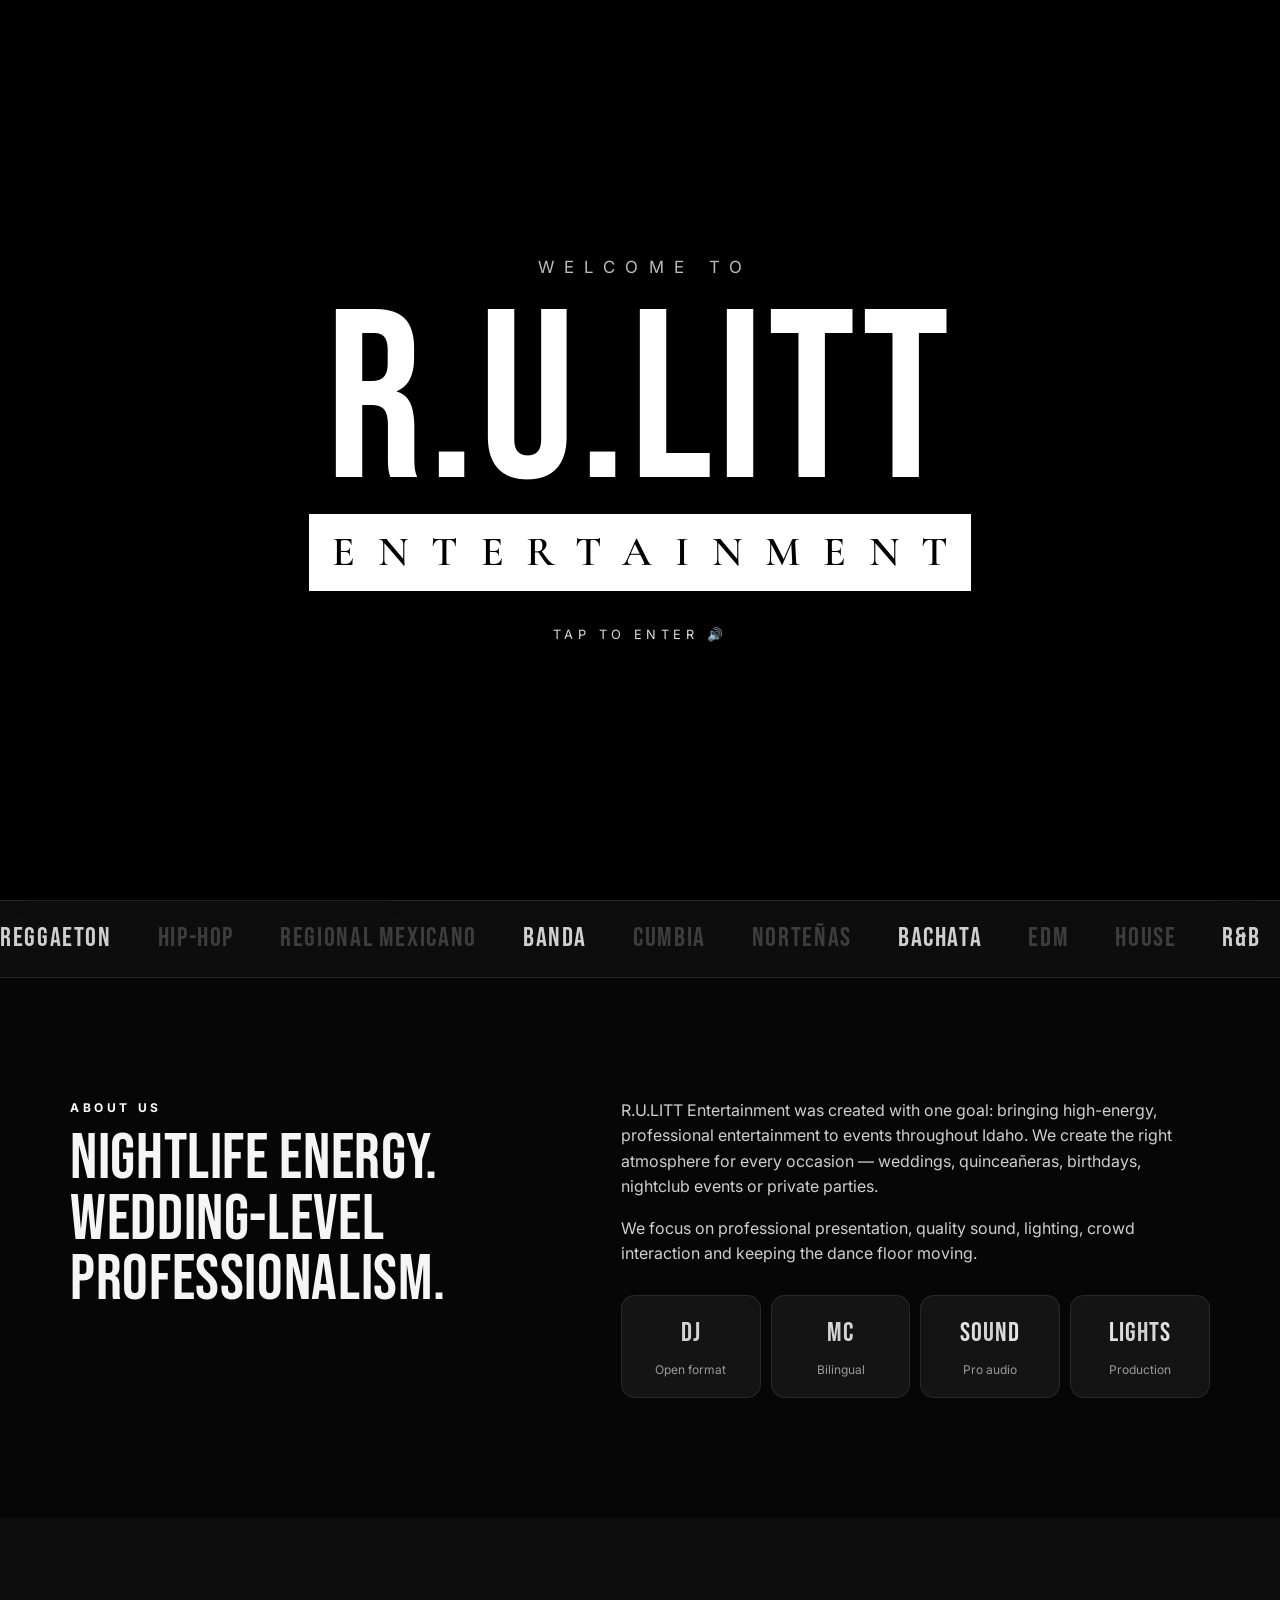
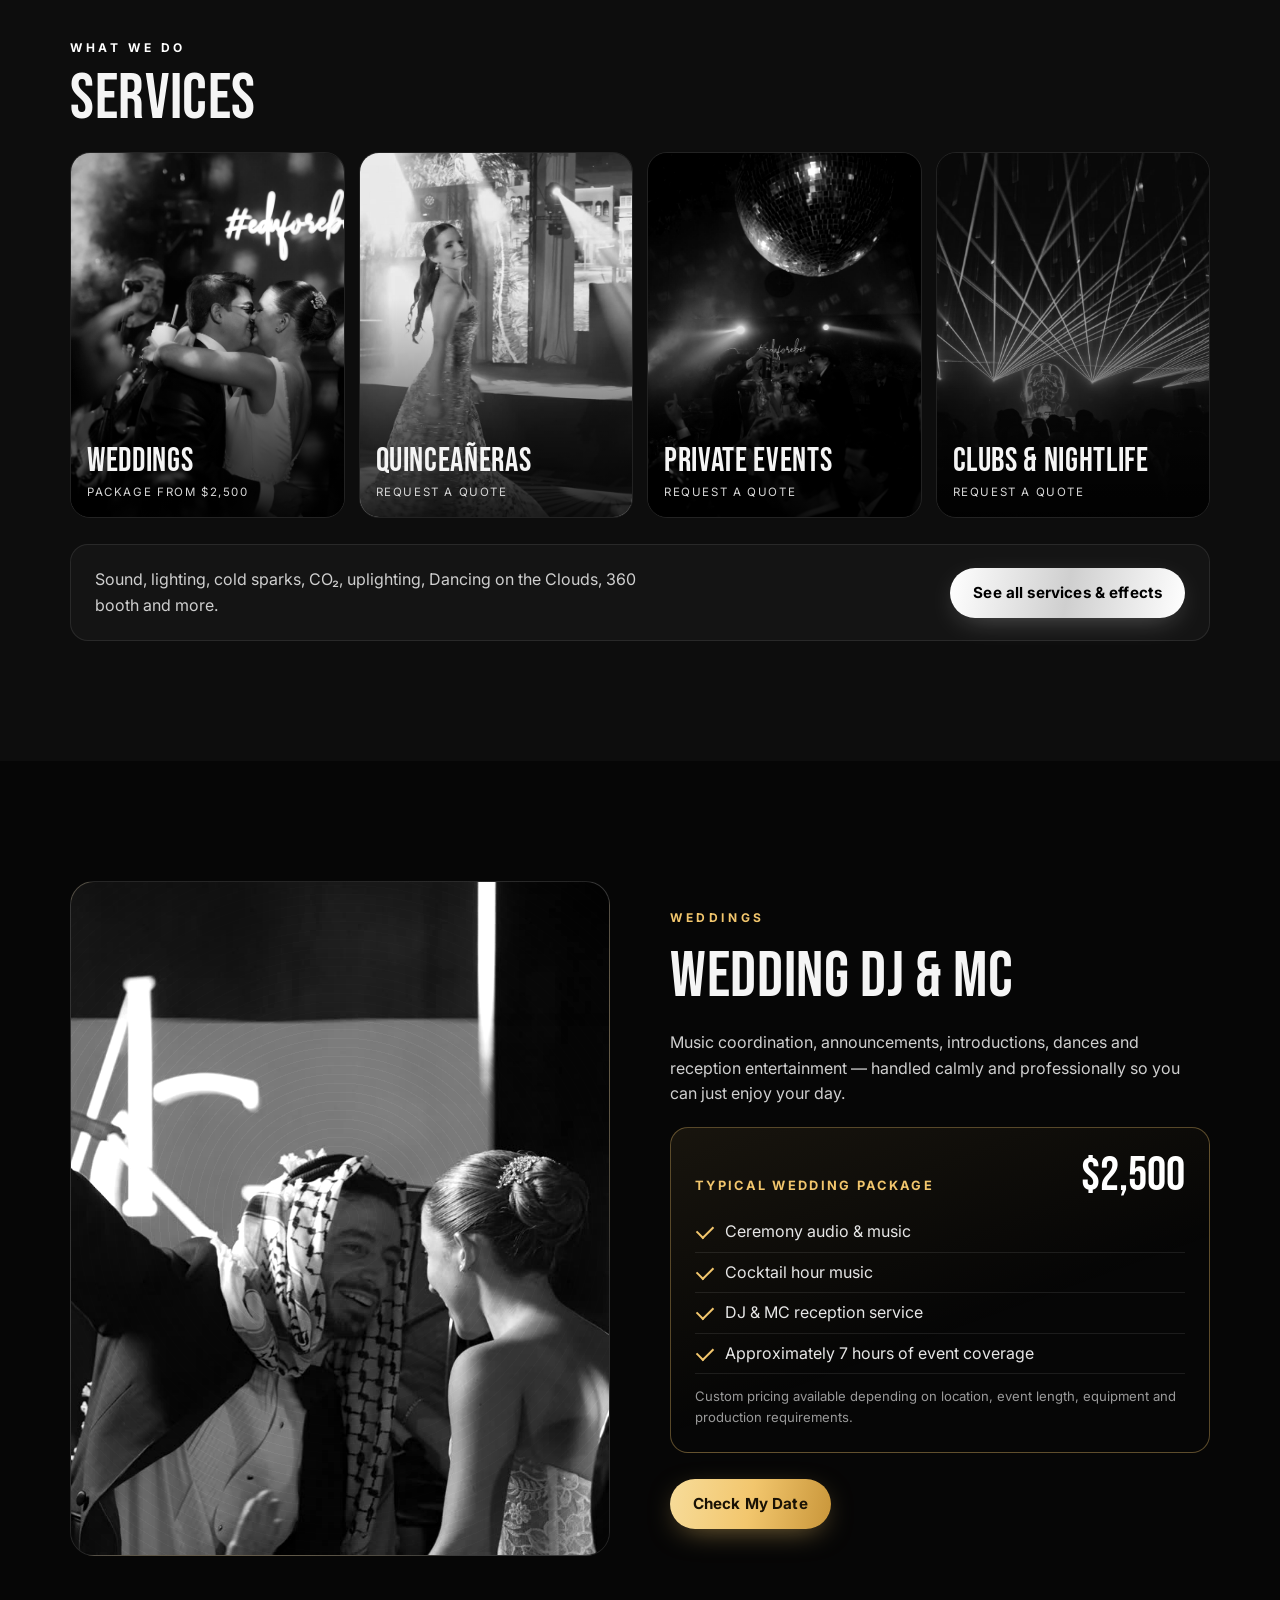
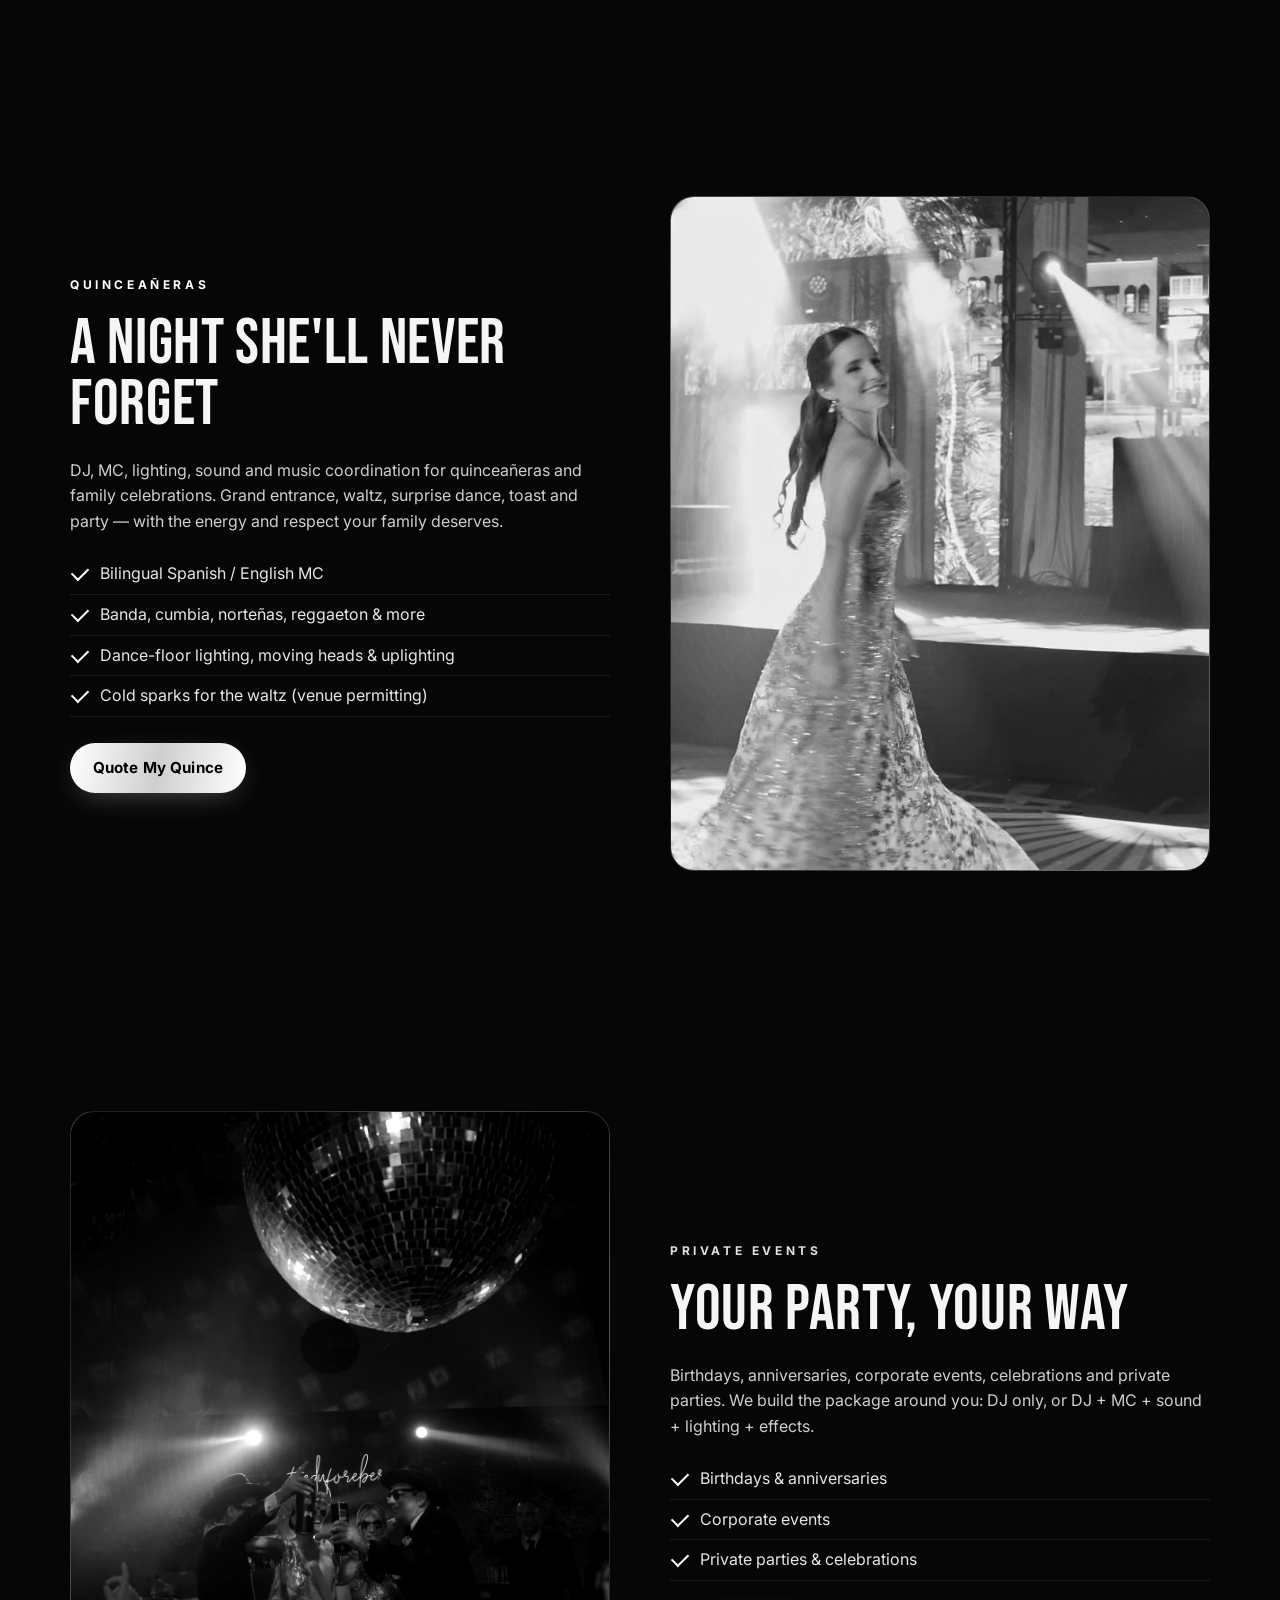
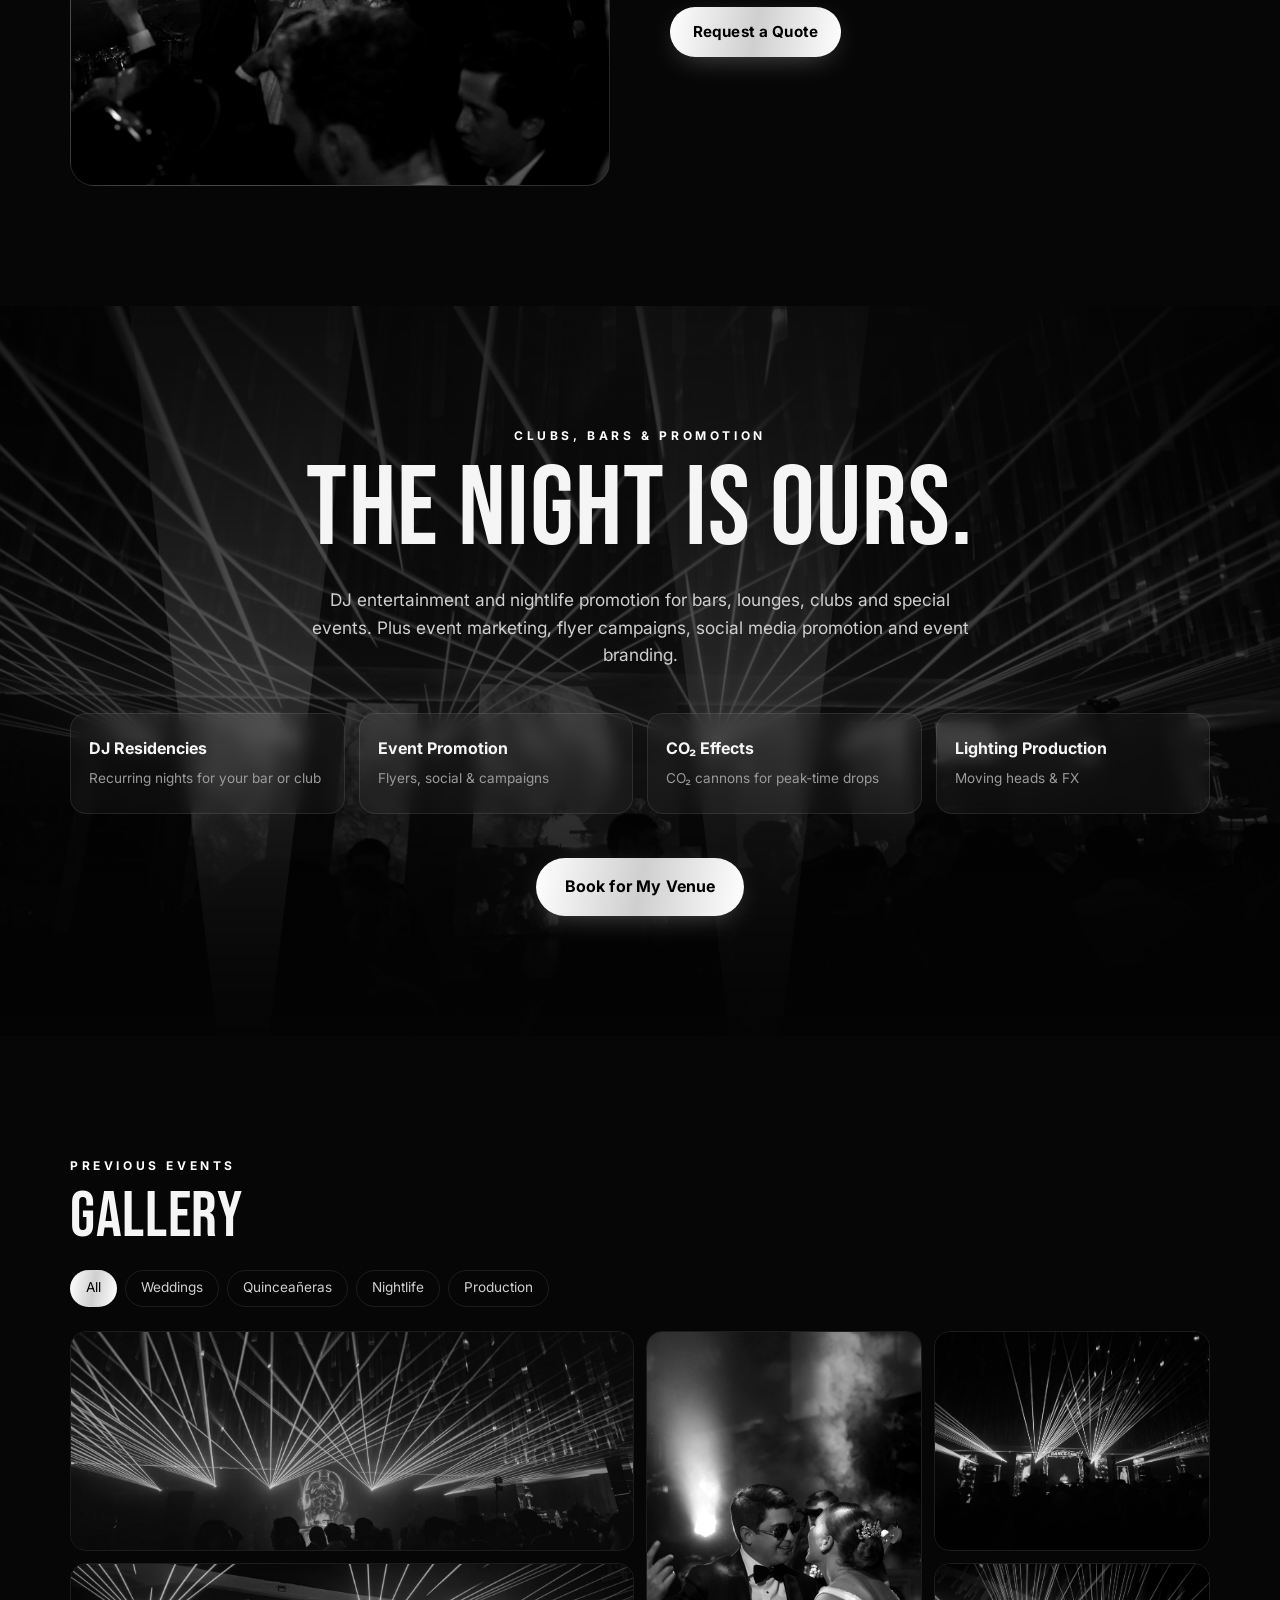
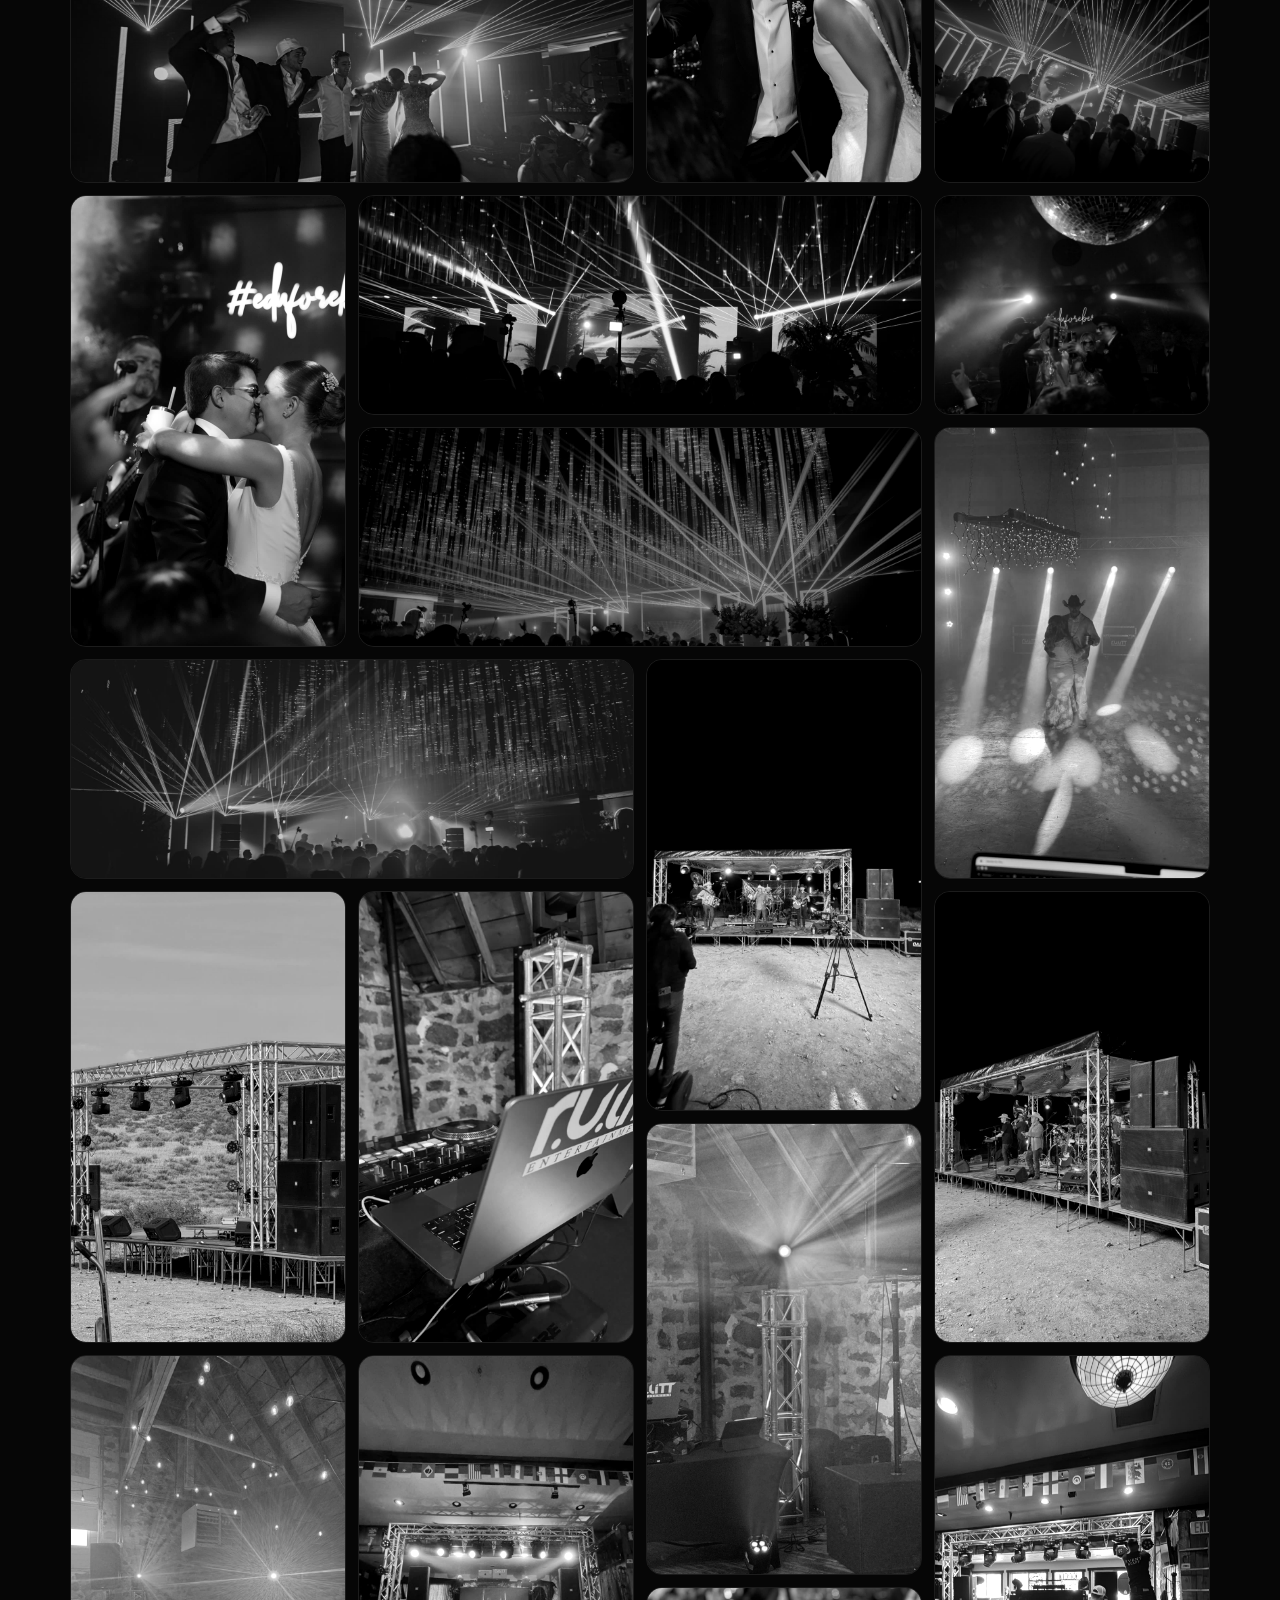
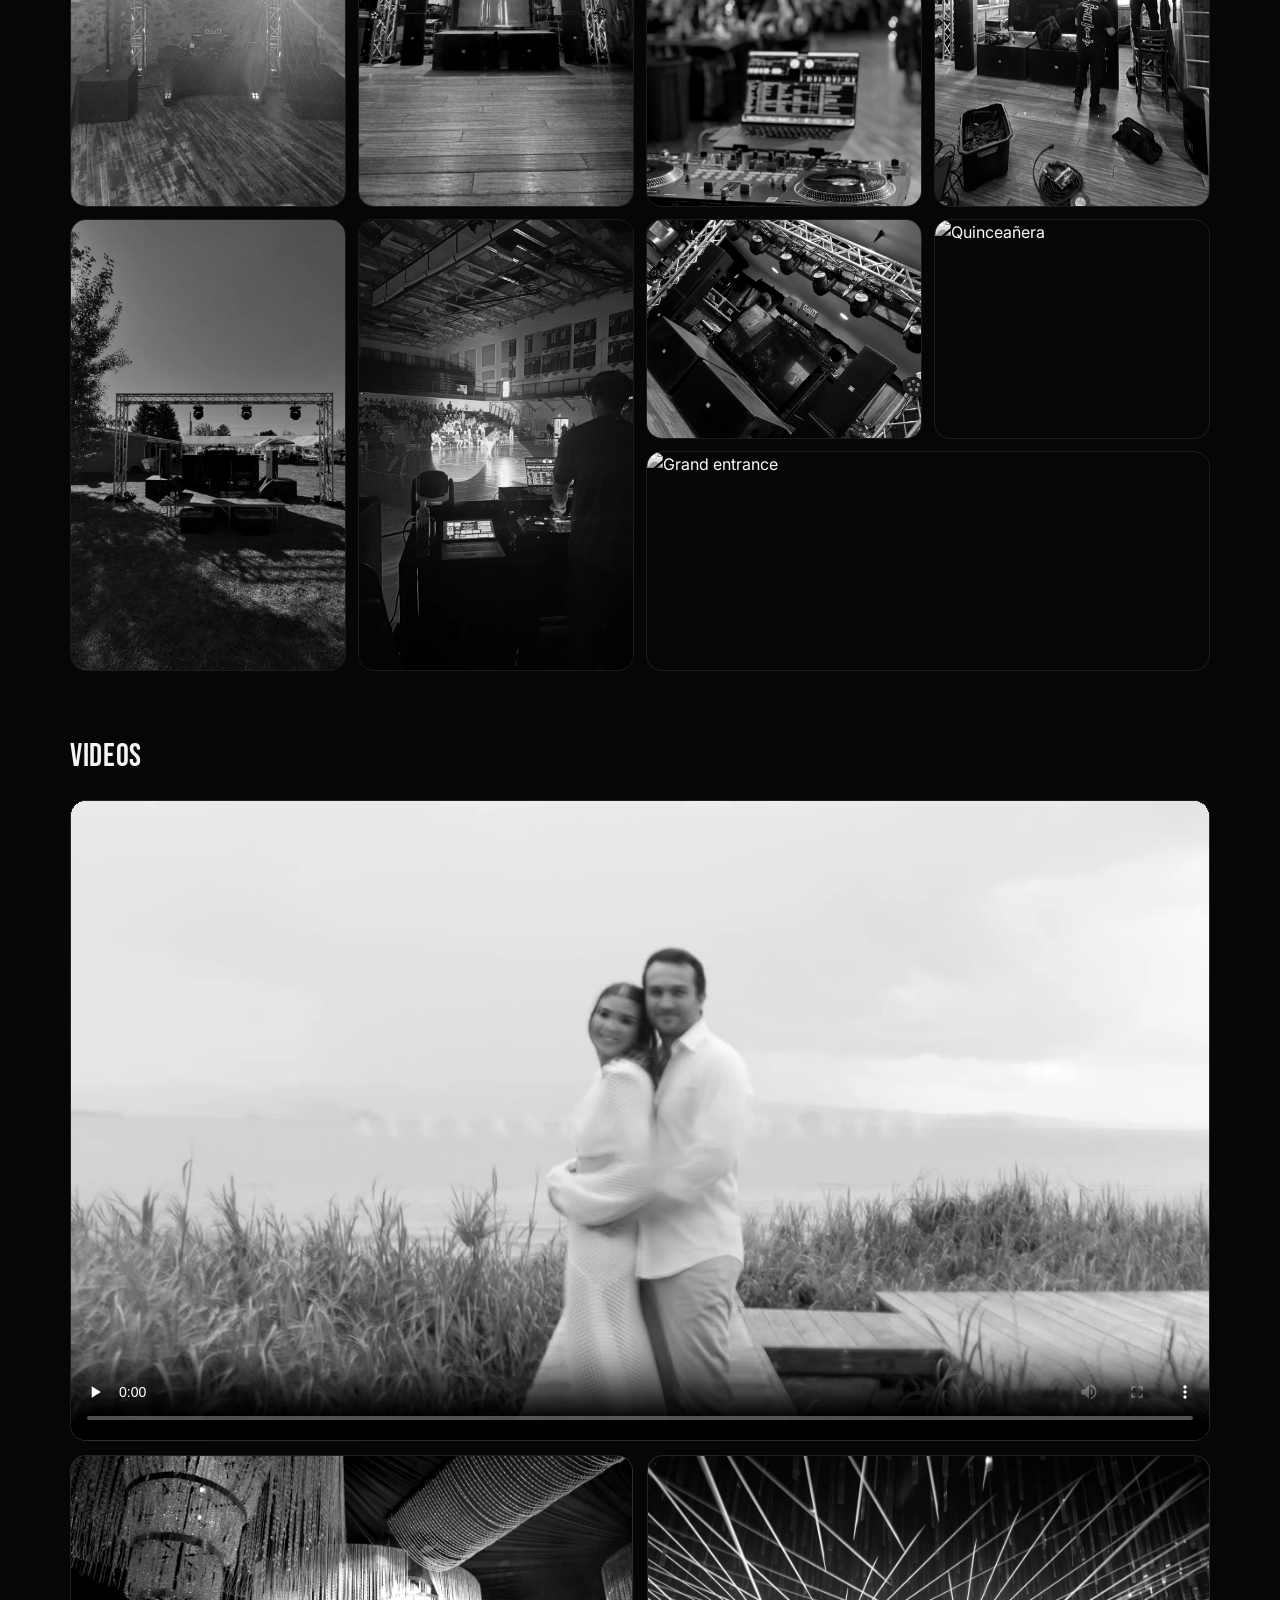
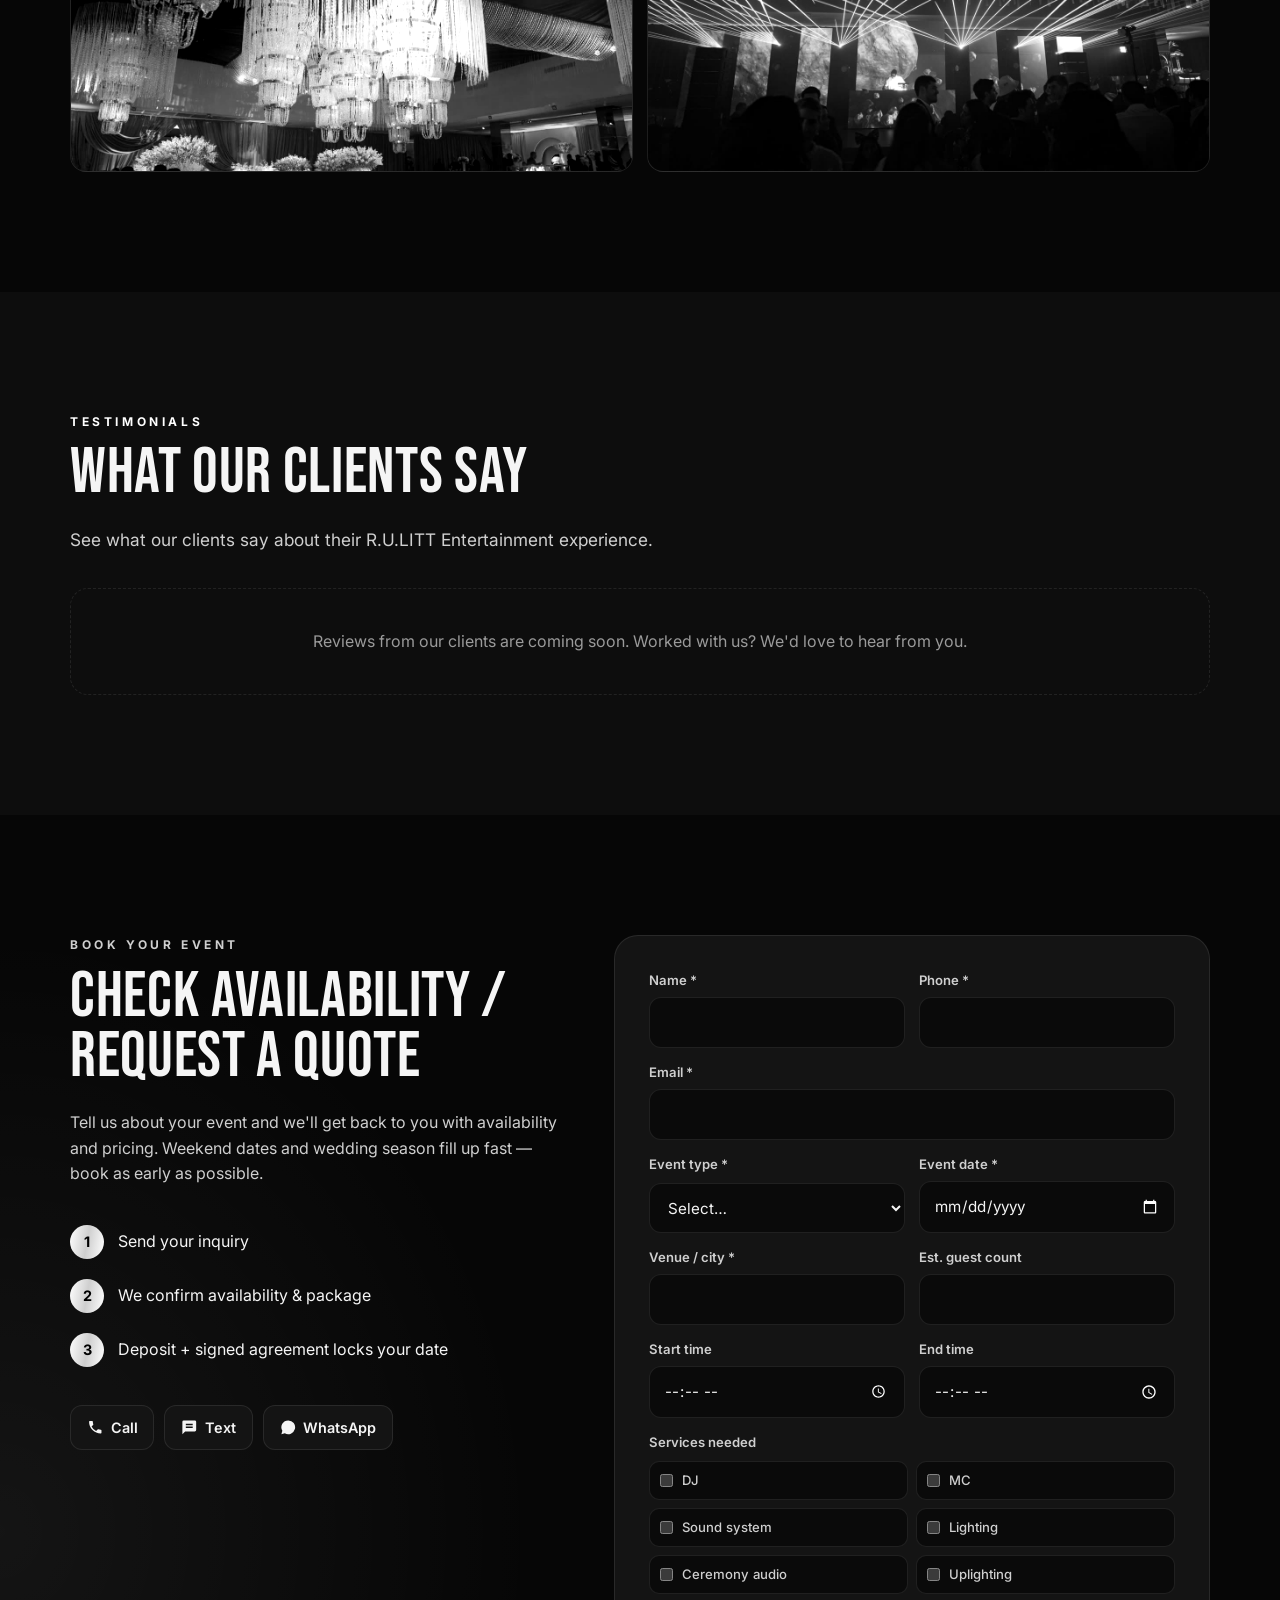
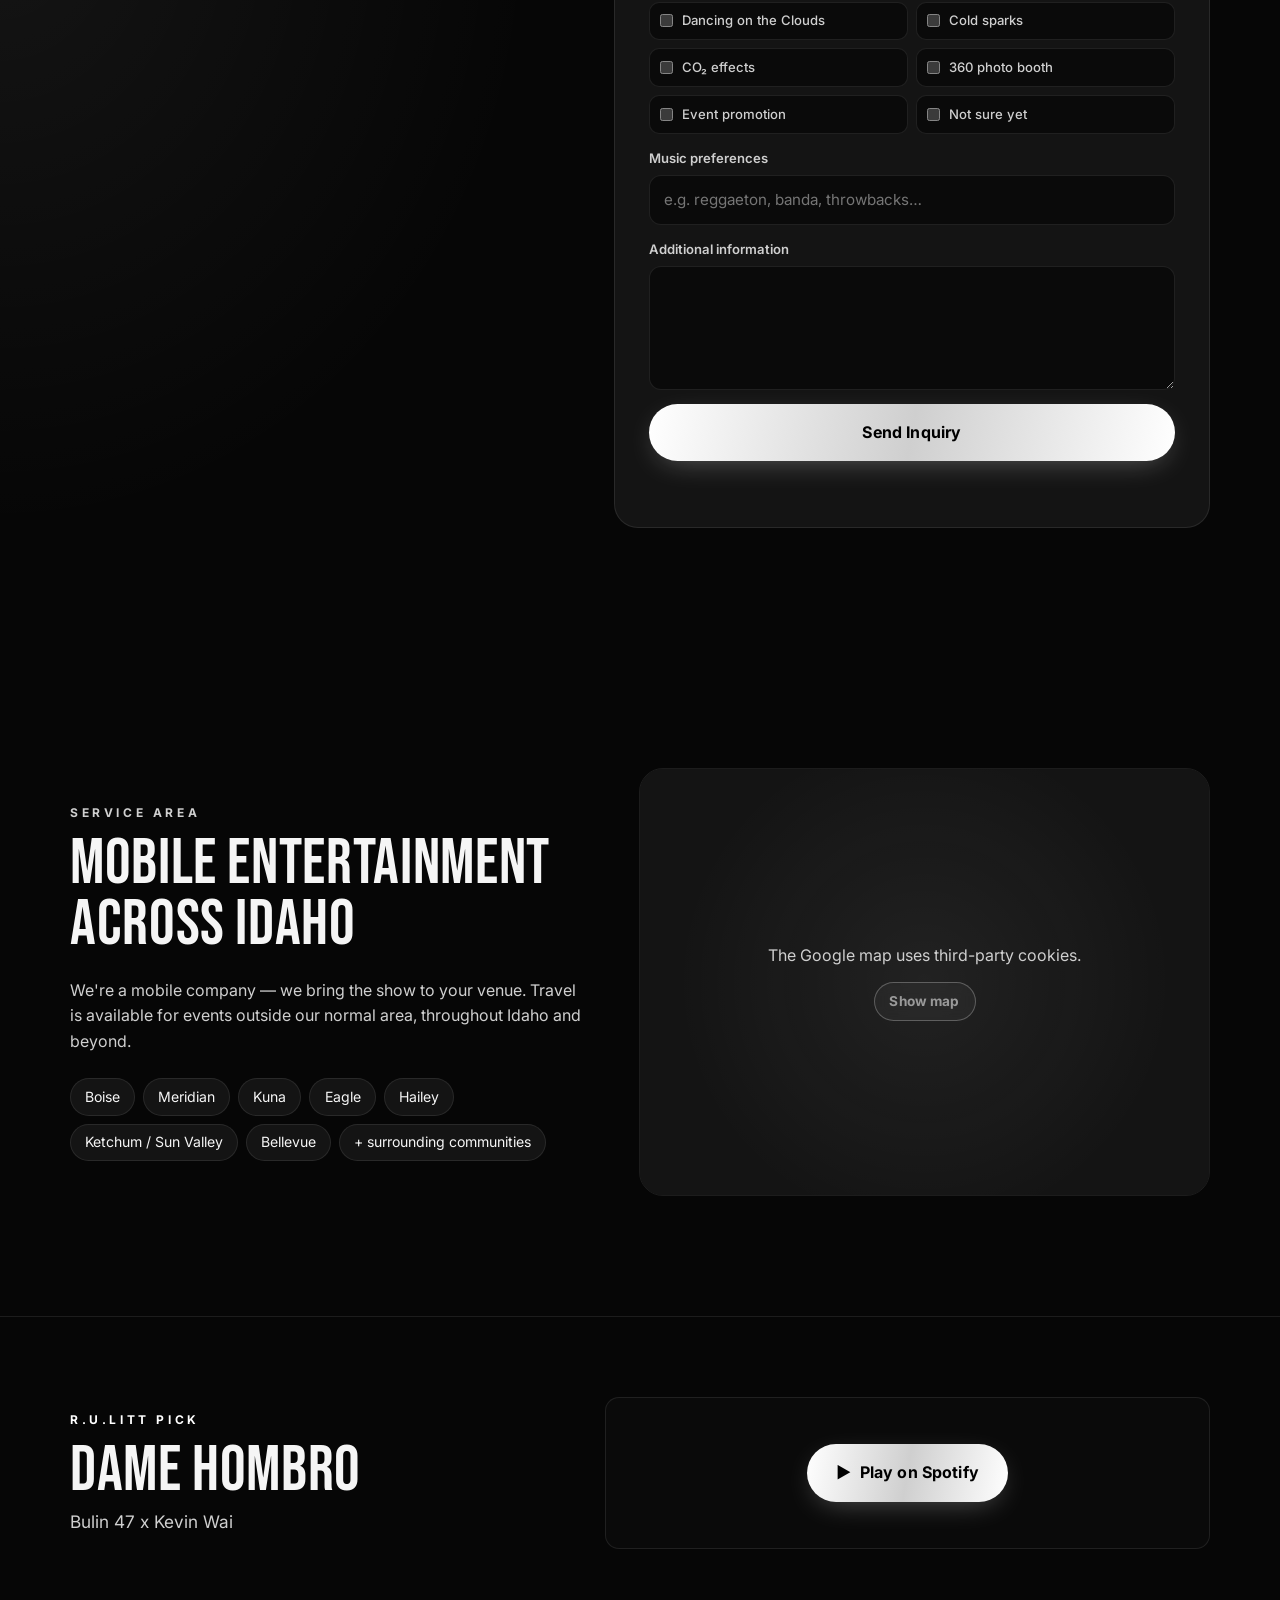
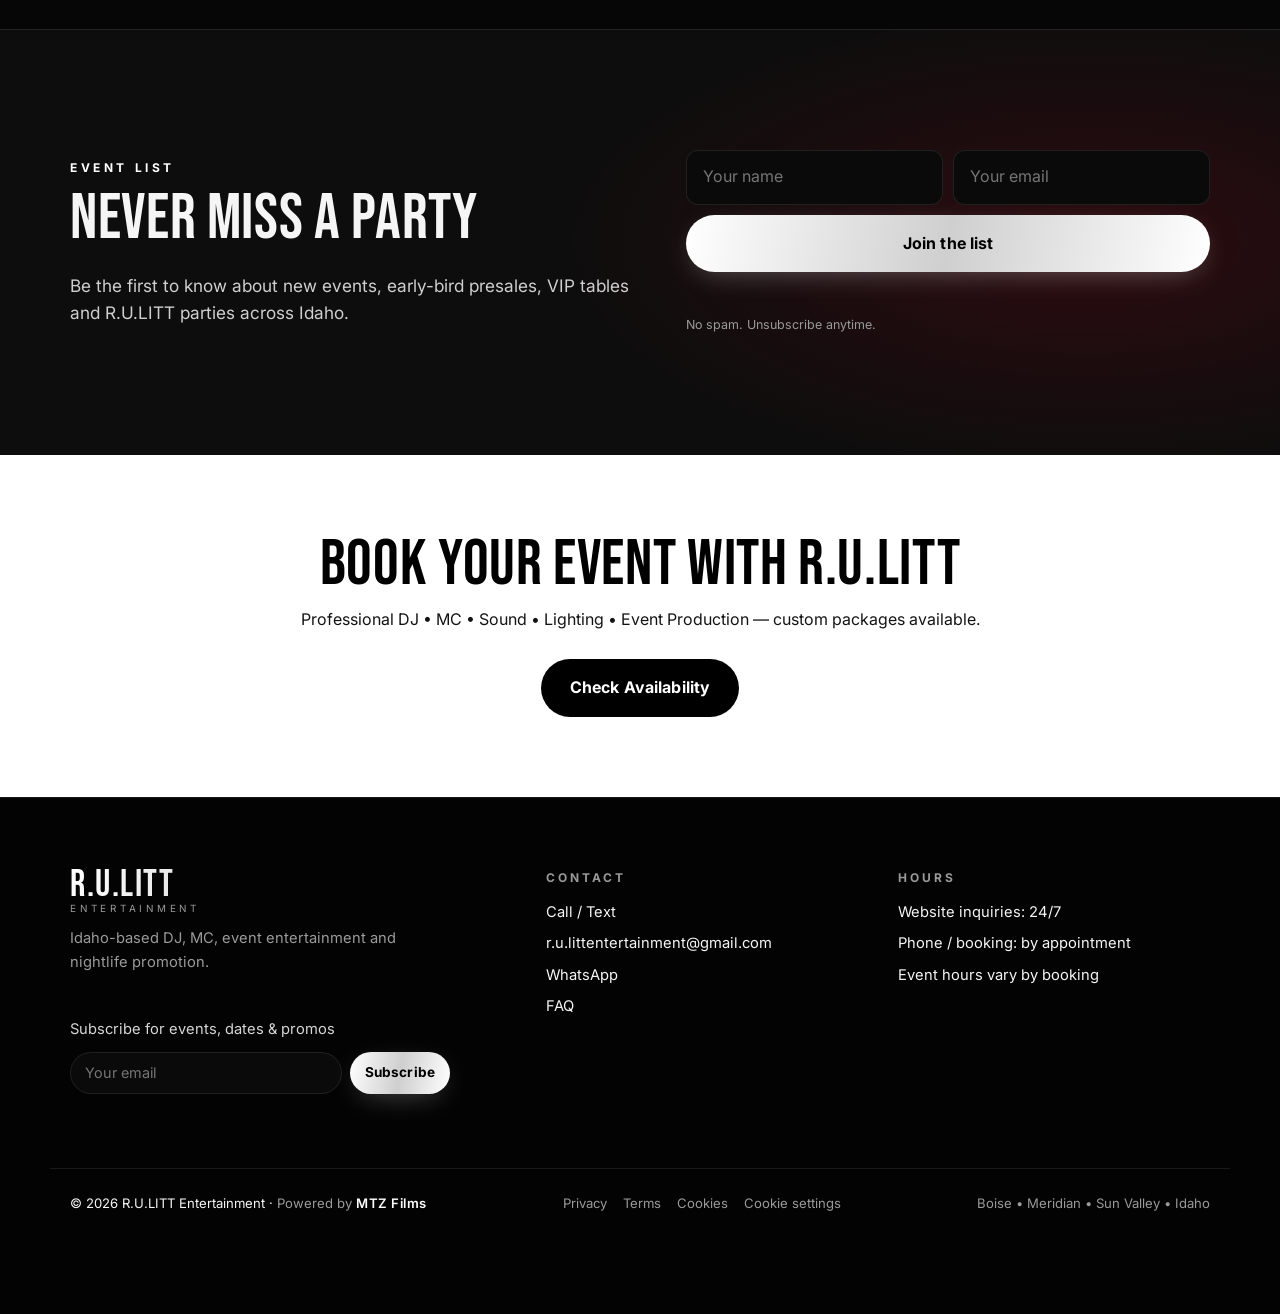
==== commit 6c168eca: "R.U.LITT Pick: official Spotify player for Dame Hombro (Bulin 47 x Kevin Wai) Co-Authored-By: Claude" ====
--- a/index.html
+++ b/index.html
@@ -18,7 +18,7 @@
 <link rel="preconnect" href="https://fonts.googleapis.com">
 <link rel="preconnect" href="https://fonts.gstatic.com" crossorigin>
 <link href="https://fonts.googleapis.com/css2?family=Bebas+Neue&family=Cormorant+Garamond:wght@600&family=Inter:wght@400;500;600;700;800&display=swap" rel="stylesheet">
-<link rel="stylesheet" href="styles.css?v=202610212123">
+<link rel="stylesheet" href="styles.css?v=202610221616">
 </head>
 <body class="intro-on">
 
@@ -358,6 +358,20 @@
 </section>
 
 <!-- ============ CTA ============ -->
+<!-- ============ R.U.LITT PICK (official Spotify embed) ============ -->
+<section class="section pick" id="pick">
+  <div class="wrap pick-in">
+    <div>
+      <p class="kicker" data-es="La selección de R.U.LITT">R.U.LITT Pick</p>
+      <h2 class="h2">Dame Hombro</h2>
+      <p class="lead">Bulin 47 x Kevin Wai</p>
+    </div>
+    <div class="pick-player" id="pickPlayer" data-src="https://open.spotify.com/embed/track/1FXksRH3lFxHPlBauolc3C?utm_source=generator&amp;theme=0">
+      <button type="button" class="btn btn-glow btn-lg" id="pickLoad">▶ <span data-es="Escuchar en Spotify">Play on Spotify</span></button>
+    </div>
+  </div>
+</section>
+
 <!-- ============ JOIN THE LIST ============ -->
 <section class="section join" id="join">
   <div class="wrap join-in">
@@ -463,6 +477,6 @@
 <!-- Lightbox -->
 <div class="lightbox" id="lightbox" hidden><button class="lb-close" aria-label="Close">×</button><button class="lb-nav lb-prev" aria-label="Previous photo"><svg viewBox="0 0 24 24"><path d="M15 5l-7 7 7 7"/></svg></button><div class="lb-body" id="lbBody"></div><button class="lb-nav lb-next" aria-label="Next photo"><svg viewBox="0 0 24 24"><path d="M9 5l7 7-7 7"/></svg></button><span class="lb-count" id="lbCount"></span></div>
 
-<script src="script.js?v=202610212123"></script>
+<script src="script.js?v=202610221616"></script>
 </body>
 </html>
--- a/styles.css
+++ b/styles.css
@@ -697,3 +697,13 @@
 .tix-manual-t{font-weight:700;margin-bottom:8px}
 .tix-manual ol{padding-left:20px;display:grid;gap:8px;color:#e6e6e6;font-size:.9rem}
 .tix-manual a{text-decoration:underline}
+
+.tix-web-btn{margin-top:10px;border-color:rgba(0,140,255,.6)}
+
+/* ---- R.U.LITT pick ---- */
+.pick{padding:clamp(50px,7vw,80px) 0;border-top:1px solid var(--line)}
+.pick-in{display:grid;grid-template-columns:1fr 1.2fr;gap:30px;align-items:center}
+.pick .h2{margin-bottom:6px}
+.pick-player{min-height:152px;display:grid;place-items:center;border:1px solid var(--line);border-radius:14px;background:#0a0a0a}
+.pick-player iframe{width:100%;border-radius:12px;display:block}
+@media (max-width:820px){.pick-in{grid-template-columns:1fr}}
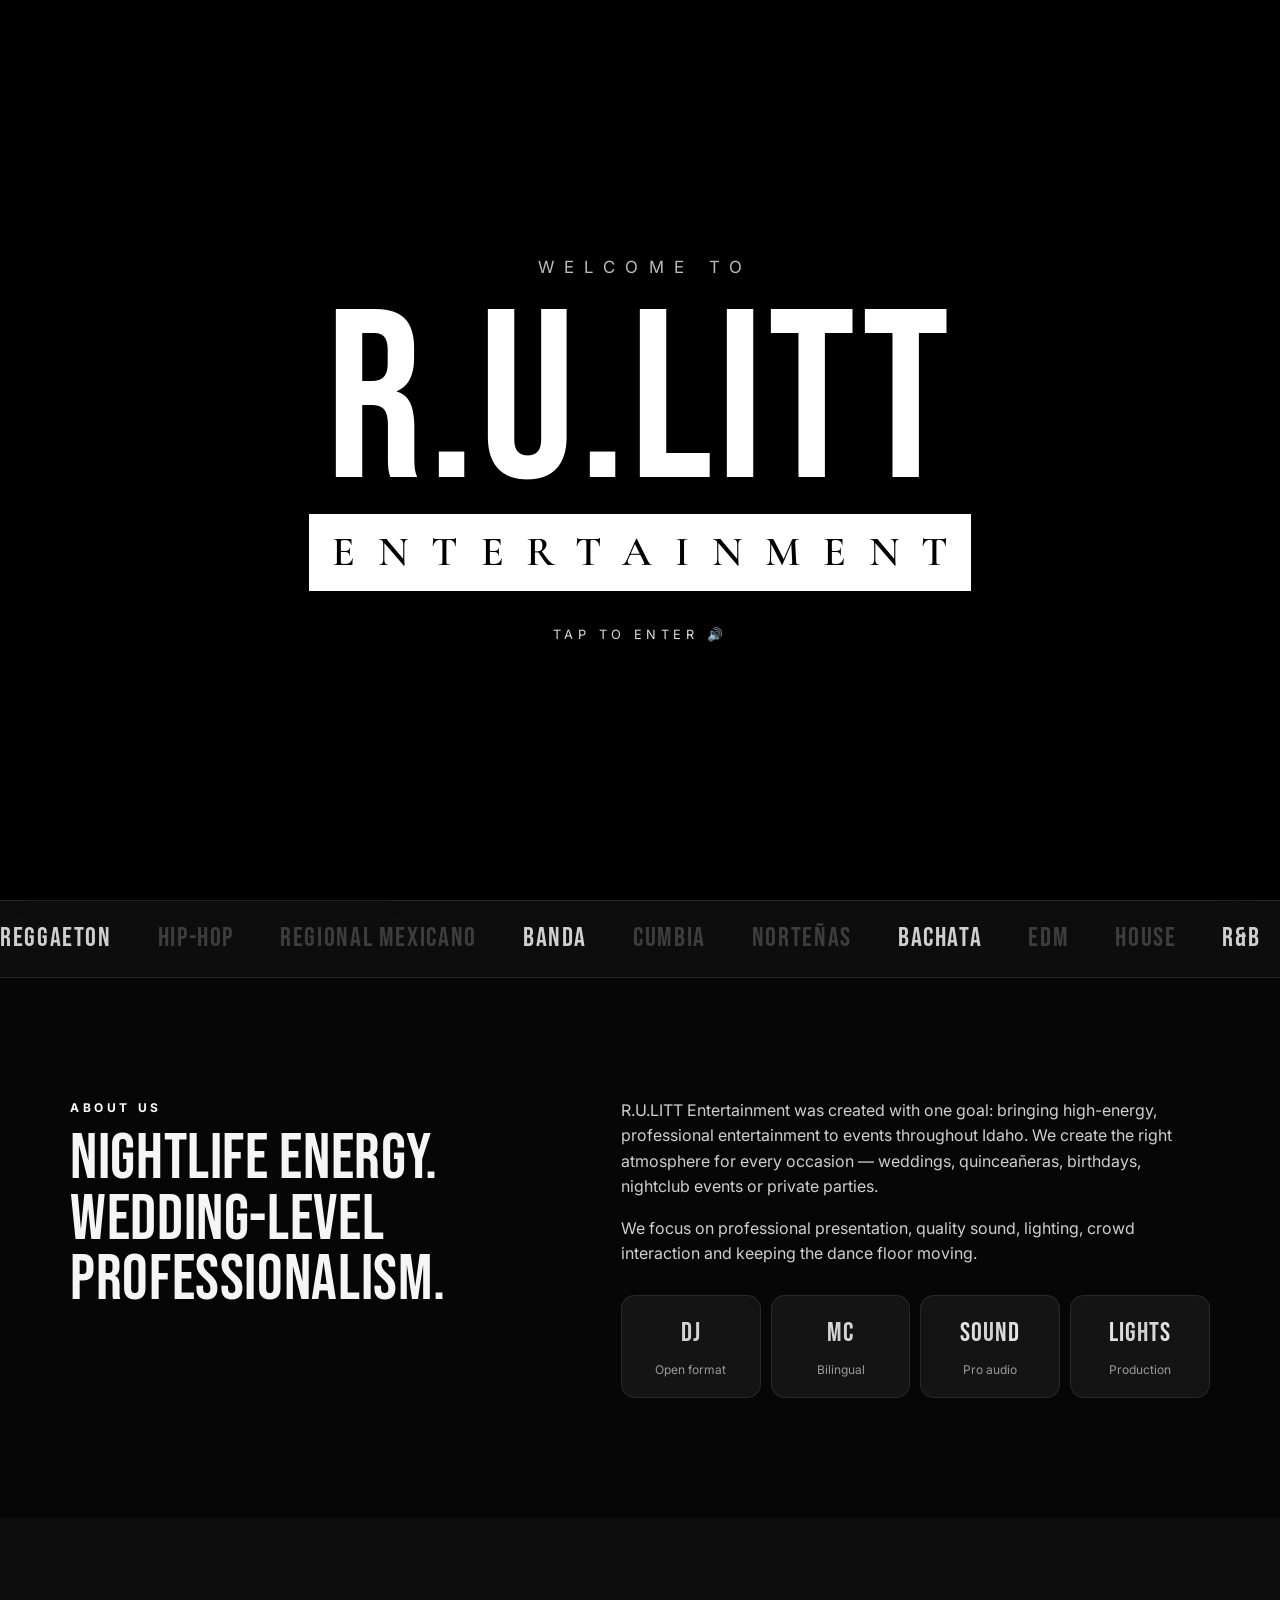
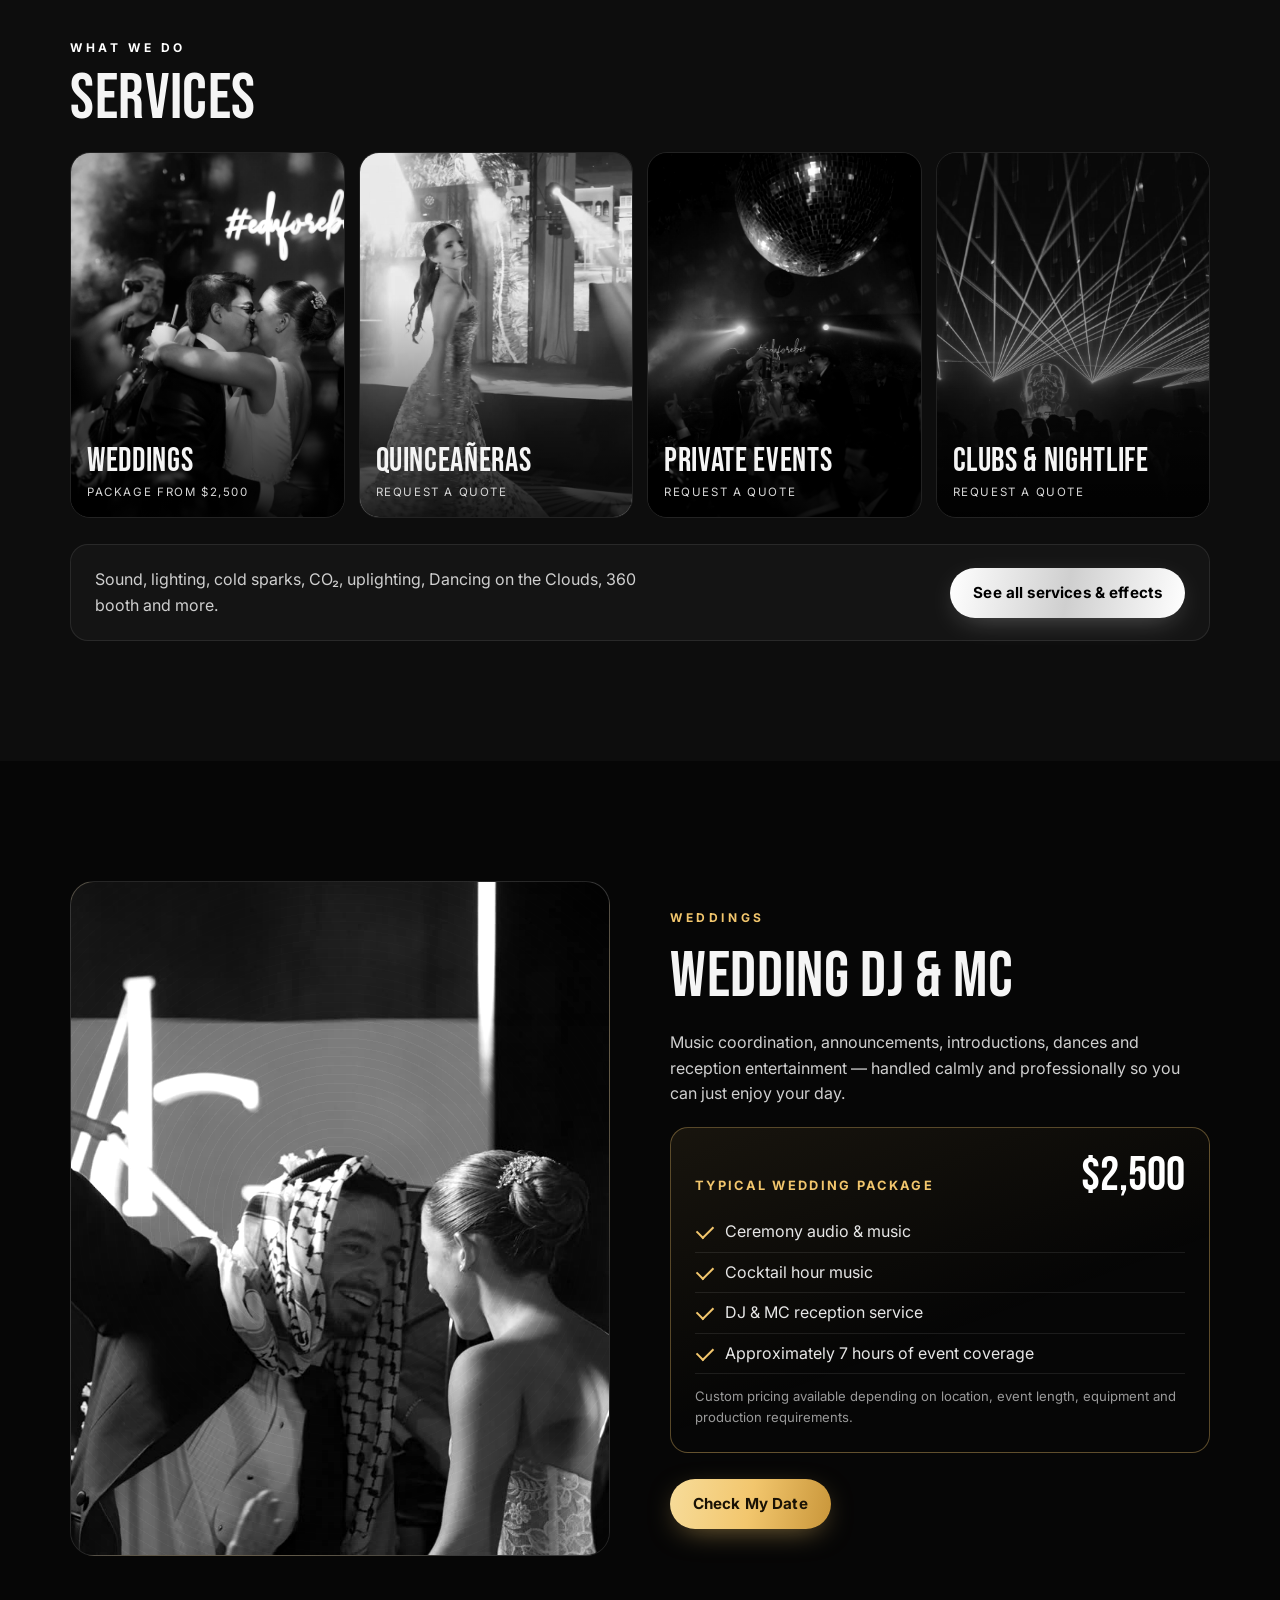
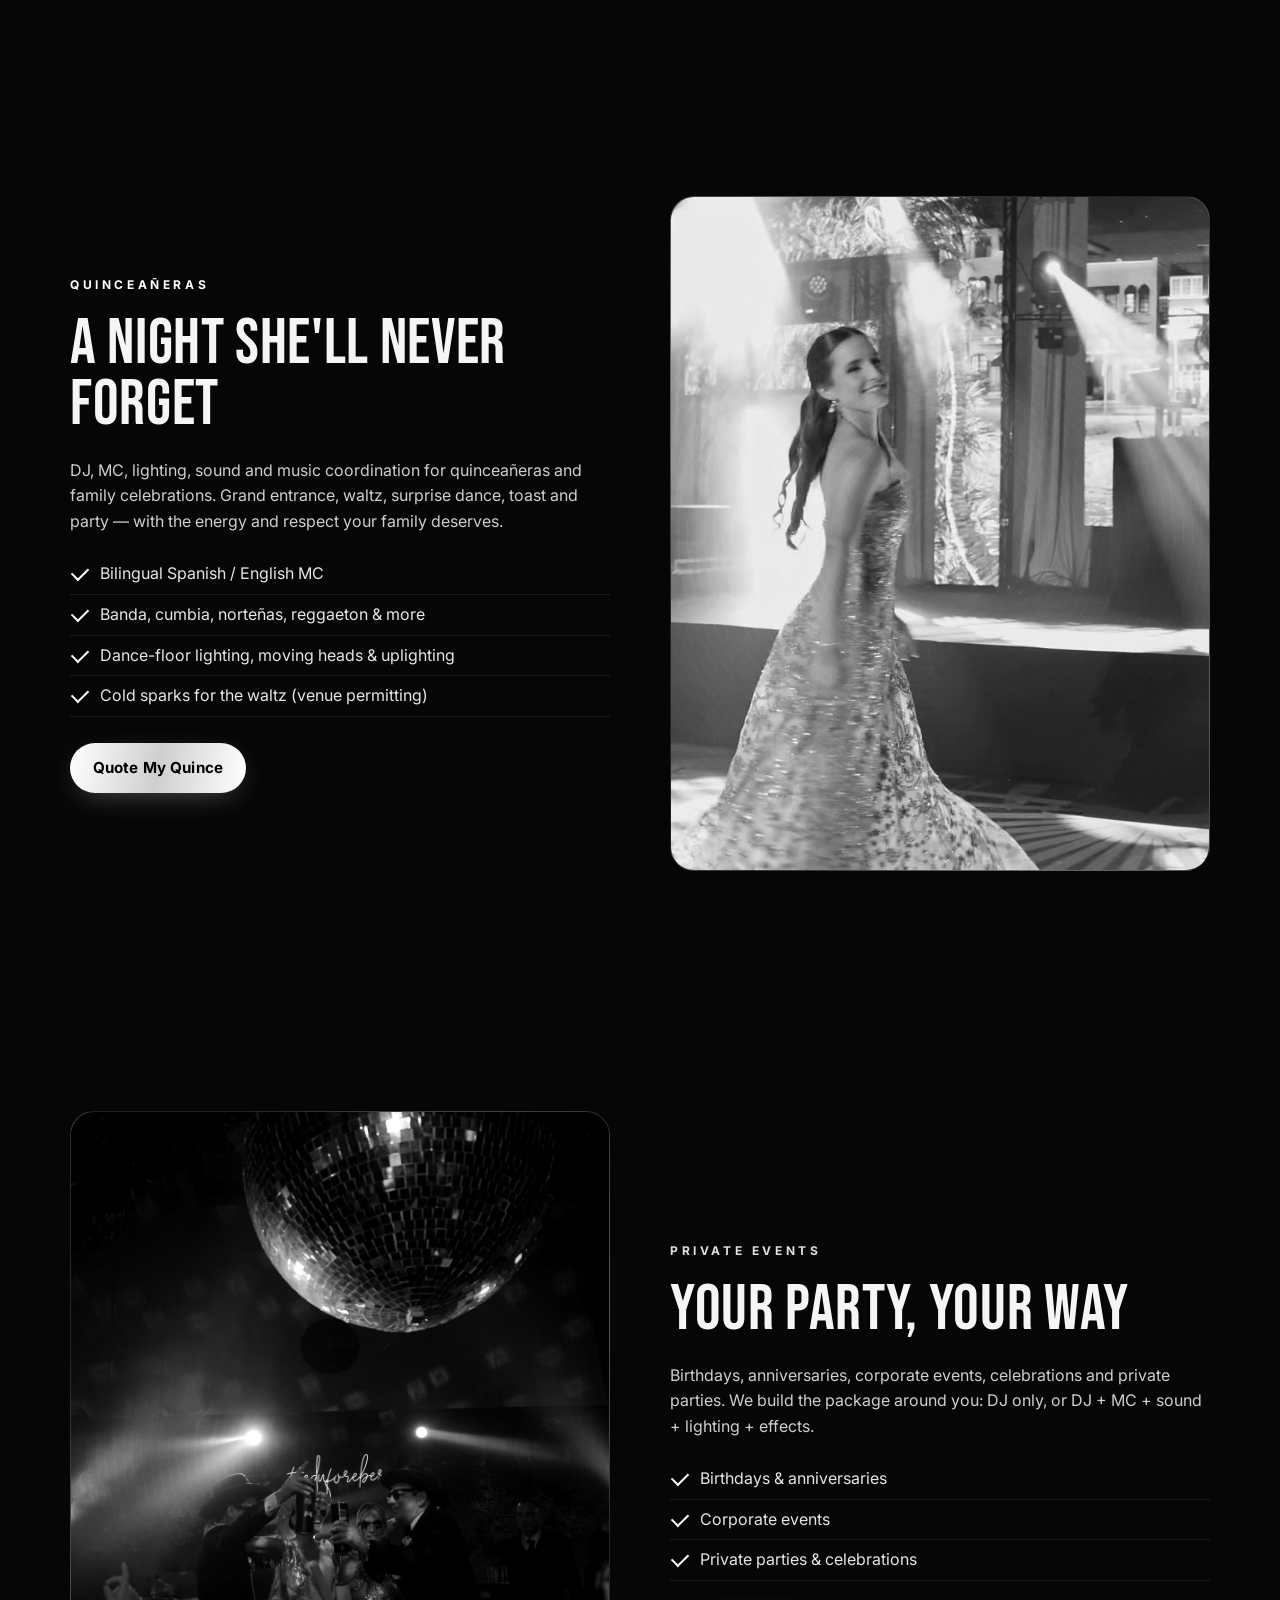
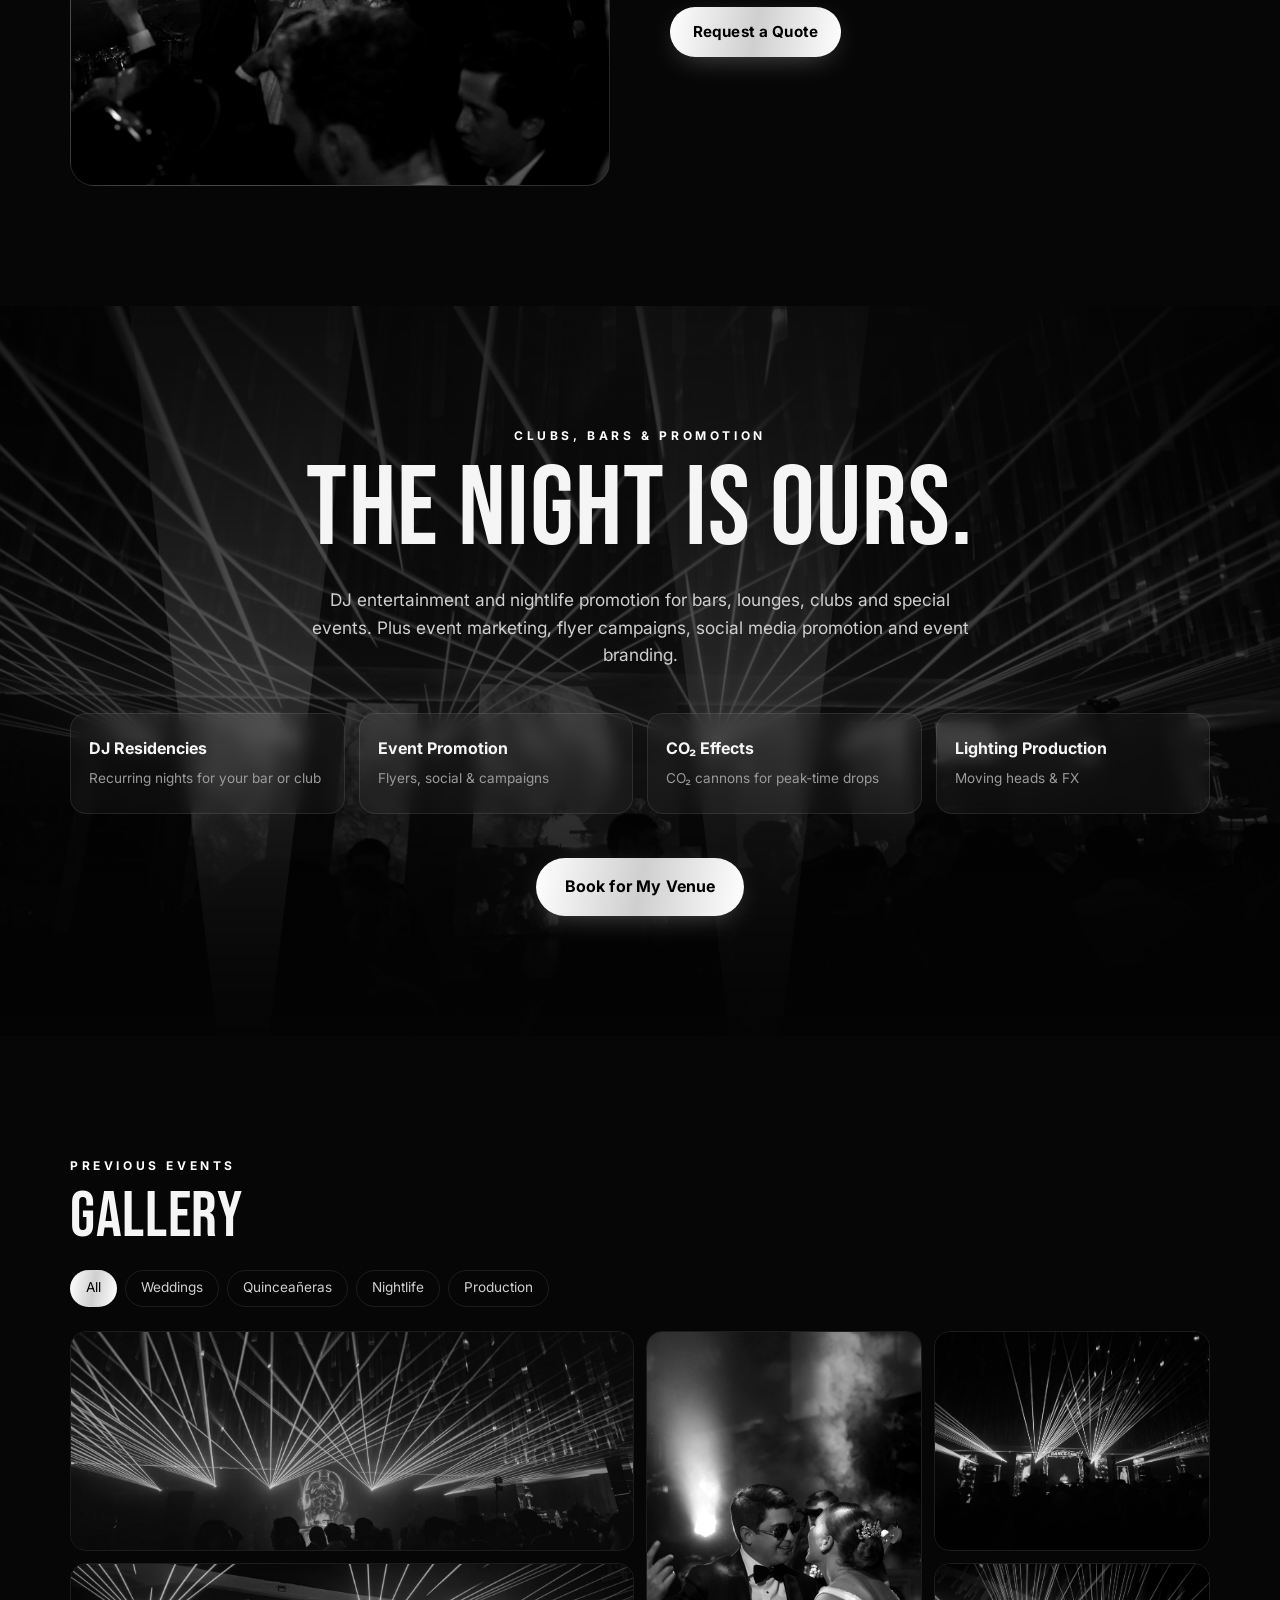
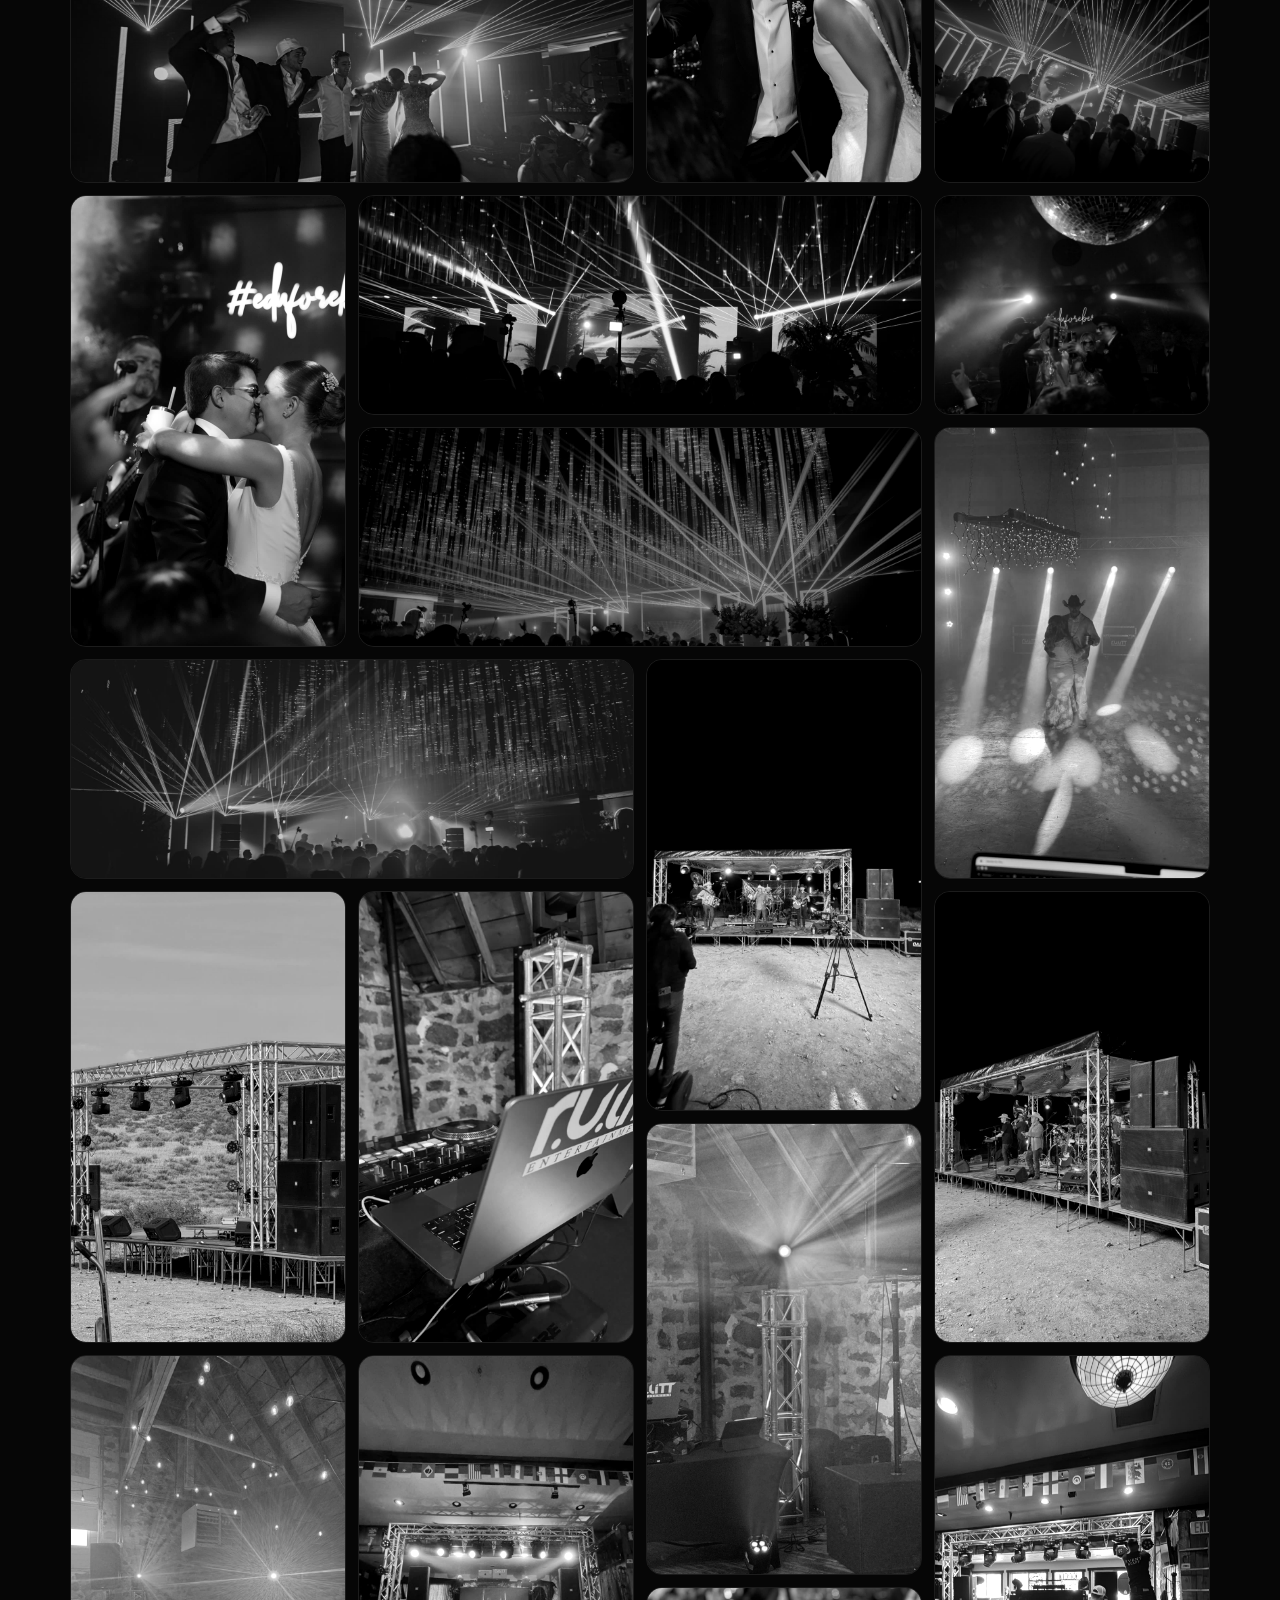
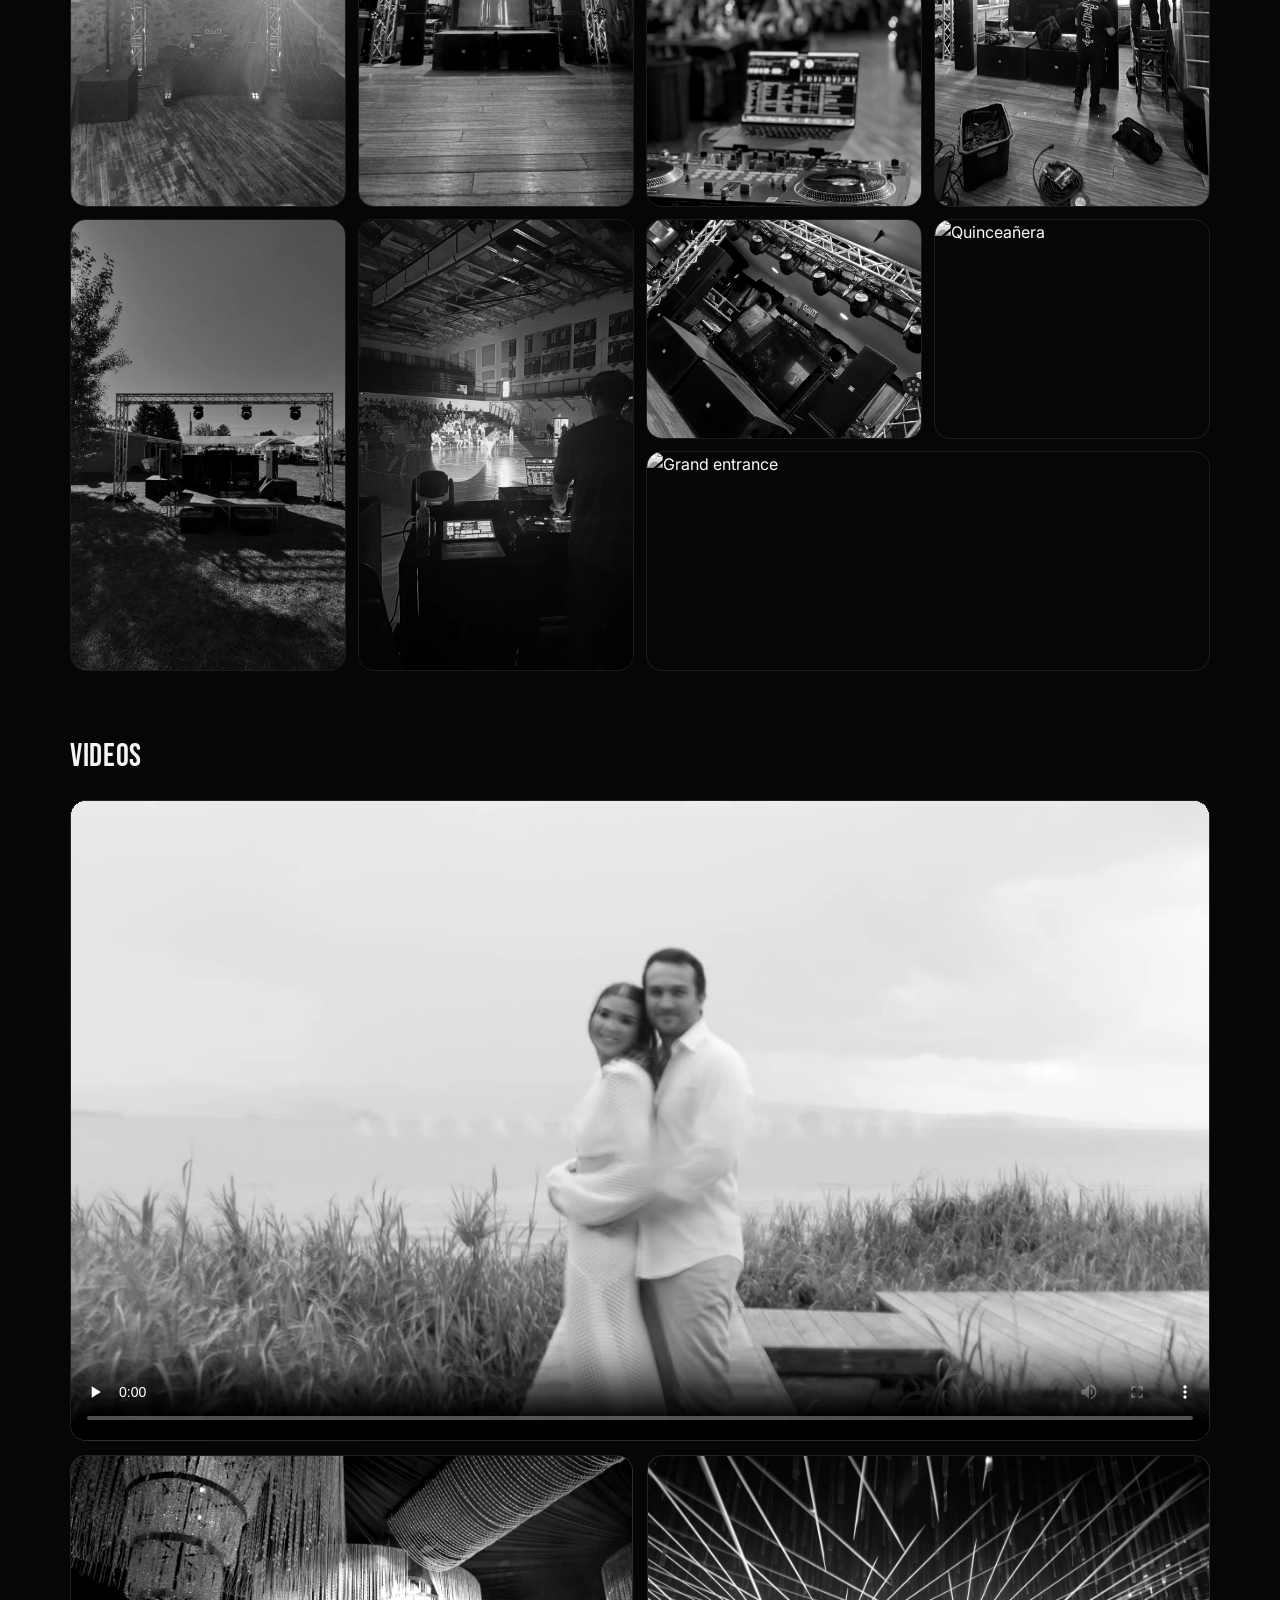
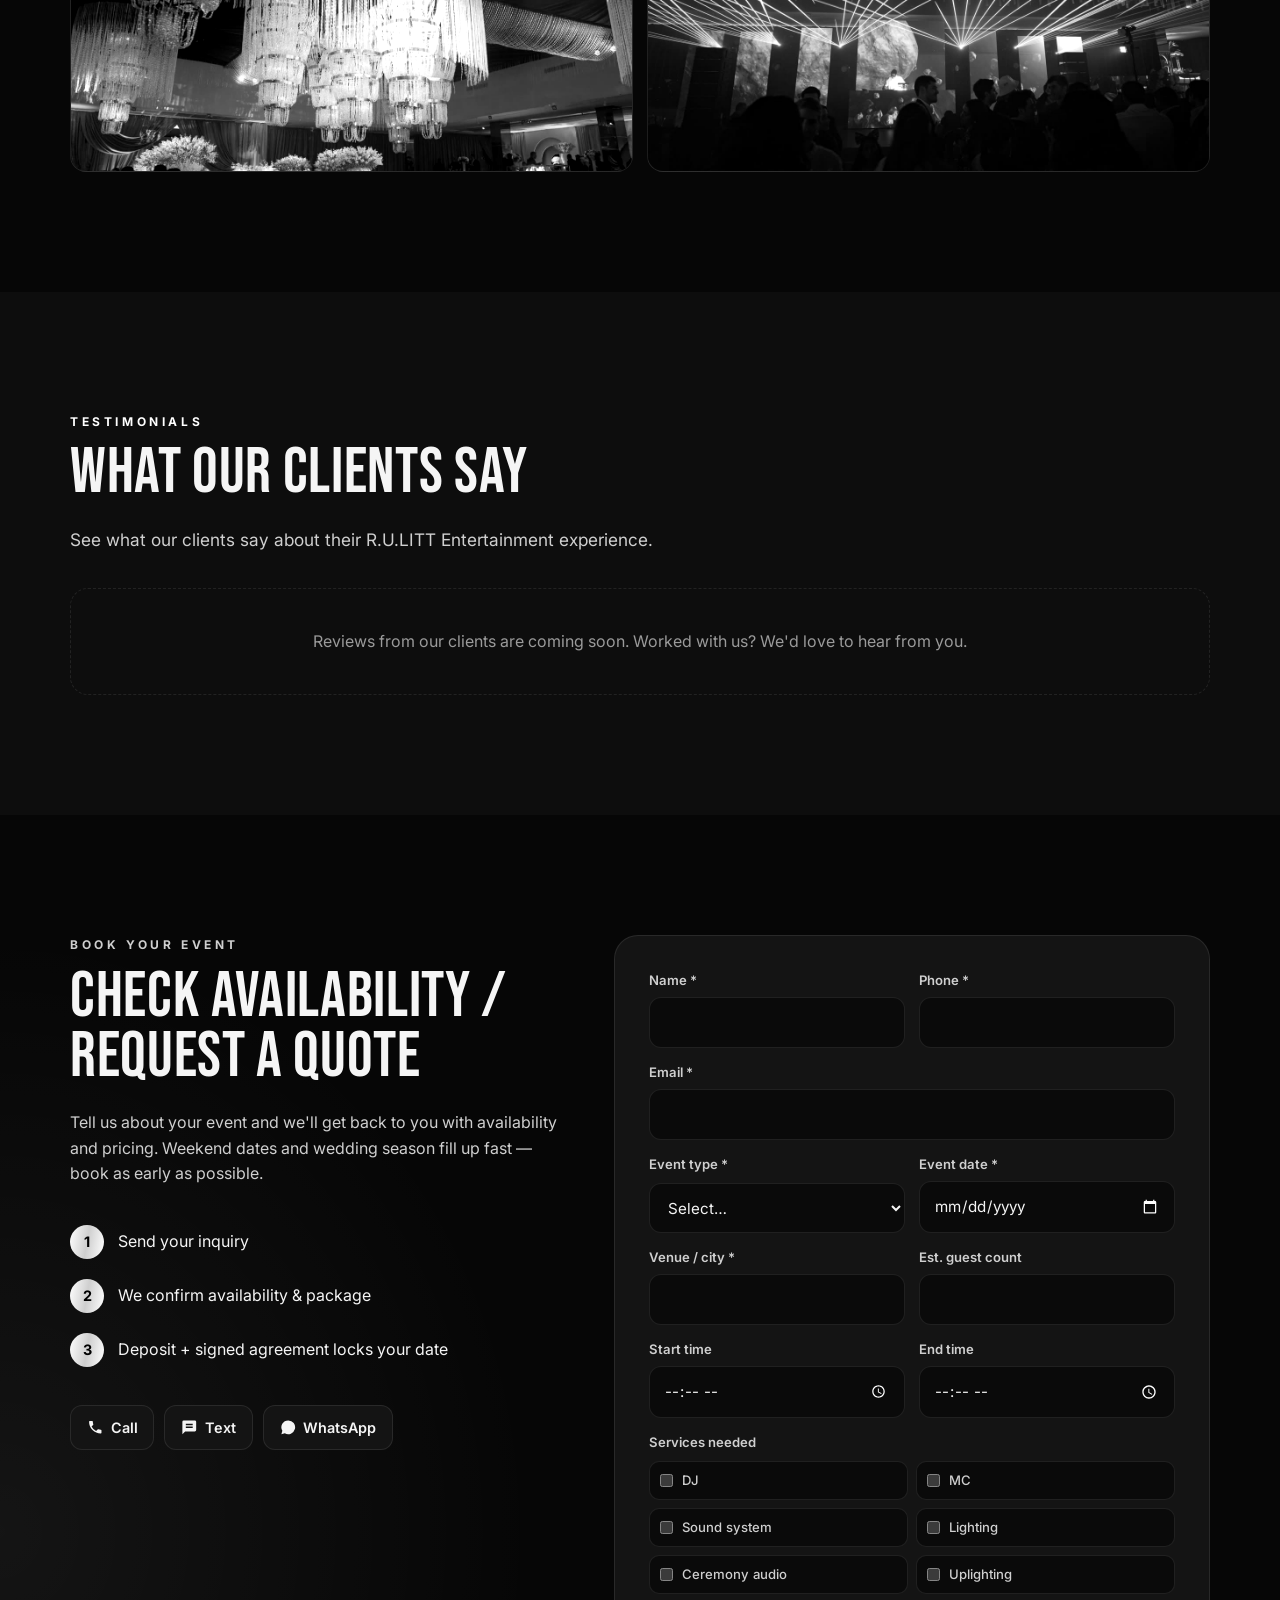
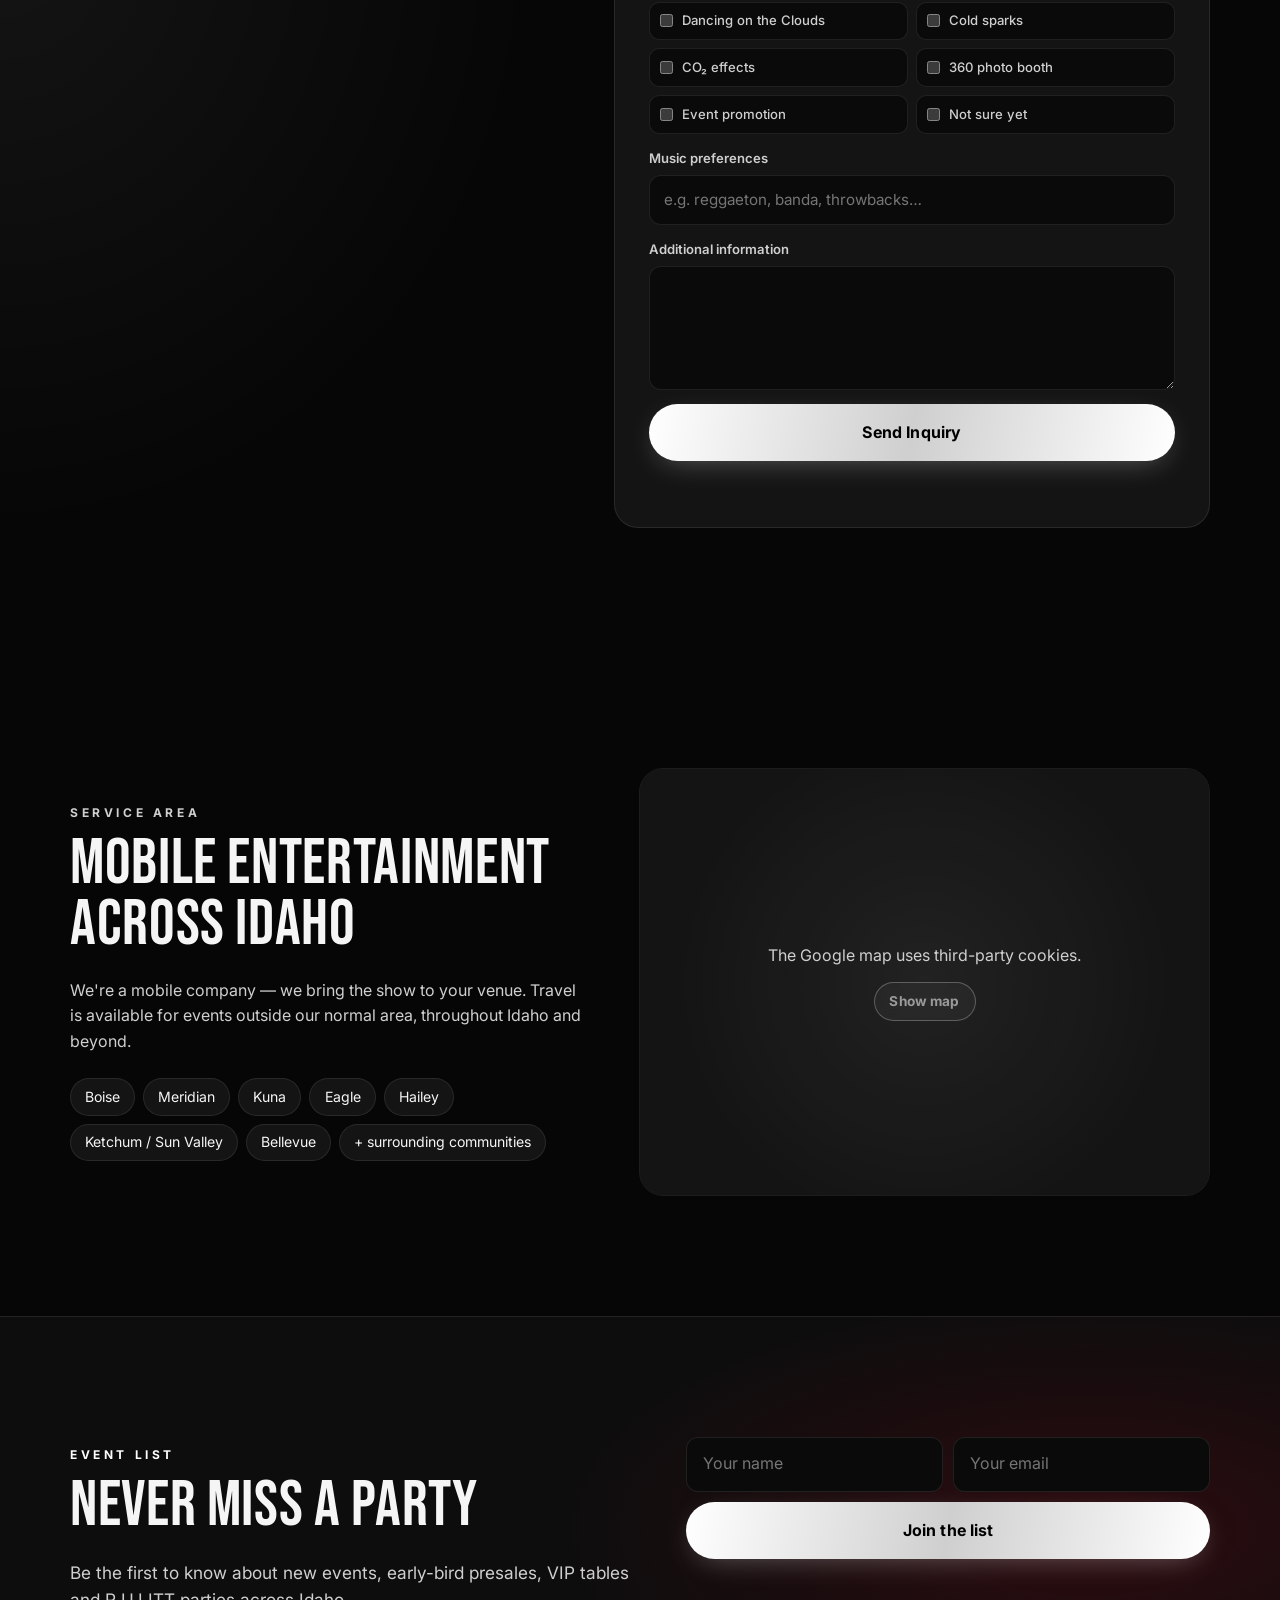
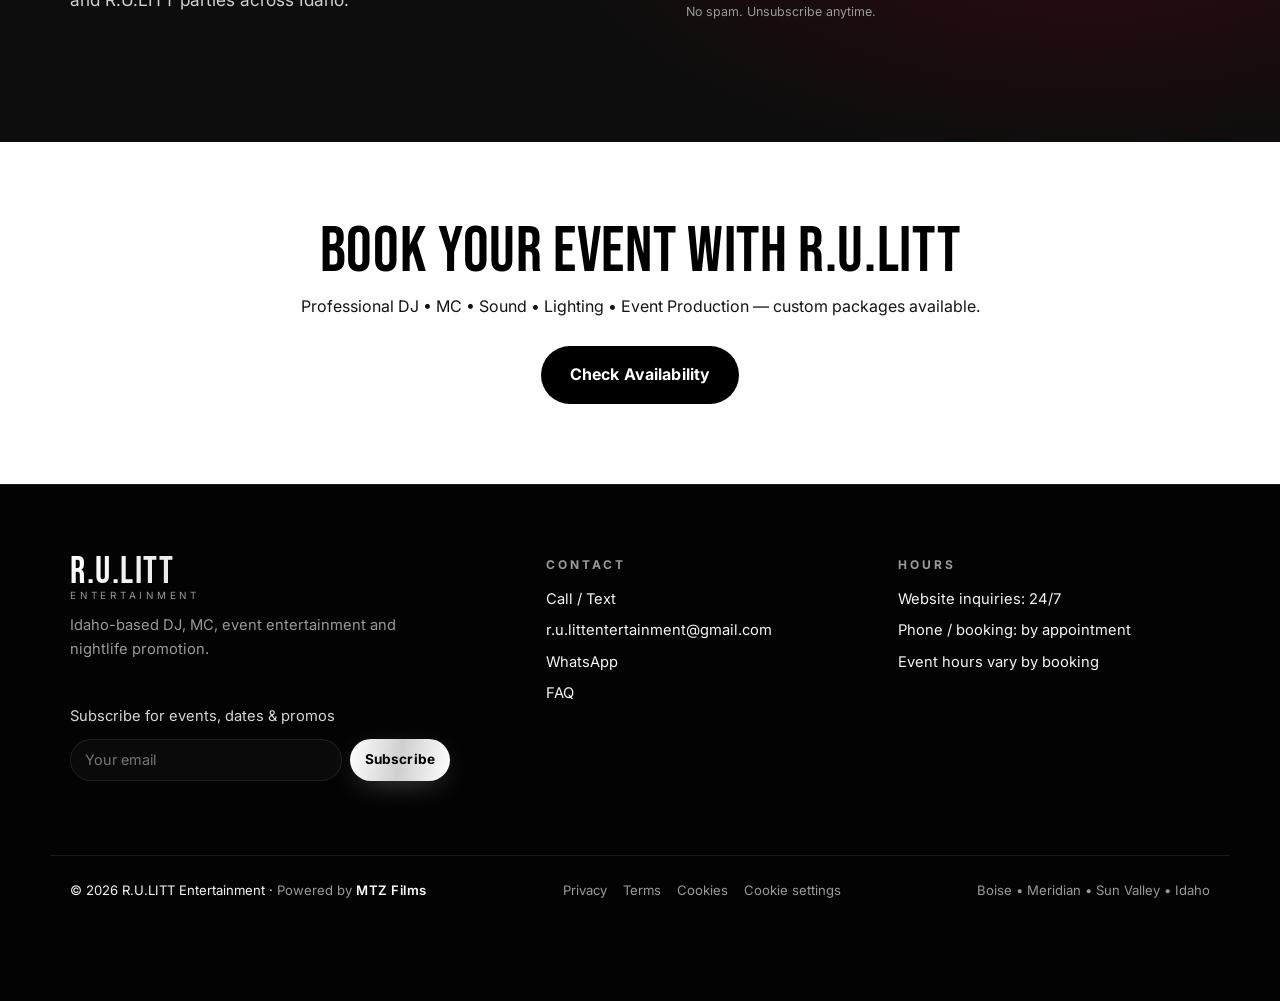
==== commit 8894a1d4: "Revert "R.U.LITT Pick: official Spotify player for Dame Hombro (Bulin 47 x Kevin Wai)" This reverts " ====
--- a/index.html
+++ b/index.html
@@ -18,7 +18,7 @@
 <link rel="preconnect" href="https://fonts.googleapis.com">
 <link rel="preconnect" href="https://fonts.gstatic.com" crossorigin>
 <link href="https://fonts.googleapis.com/css2?family=Bebas+Neue&family=Cormorant+Garamond:wght@600&family=Inter:wght@400;500;600;700;800&display=swap" rel="stylesheet">
-<link rel="stylesheet" href="styles.css?v=202610221616">
+<link rel="stylesheet" href="styles.css?v=202610212138">
 </head>
 <body class="intro-on">
 
@@ -358,20 +358,6 @@
 </section>
 
 <!-- ============ CTA ============ -->
-<!-- ============ R.U.LITT PICK (official Spotify embed) ============ -->
-<section class="section pick" id="pick">
-  <div class="wrap pick-in">
-    <div>
-      <p class="kicker" data-es="La selección de R.U.LITT">R.U.LITT Pick</p>
-      <h2 class="h2">Dame Hombro</h2>
-      <p class="lead">Bulin 47 x Kevin Wai</p>
-    </div>
-    <div class="pick-player" id="pickPlayer" data-src="https://open.spotify.com/embed/track/1FXksRH3lFxHPlBauolc3C?utm_source=generator&amp;theme=0">
-      <button type="button" class="btn btn-glow btn-lg" id="pickLoad">▶ <span data-es="Escuchar en Spotify">Play on Spotify</span></button>
-    </div>
-  </div>
-</section>
-
 <!-- ============ JOIN THE LIST ============ -->
 <section class="section join" id="join">
   <div class="wrap join-in">
@@ -477,6 +463,6 @@
 <!-- Lightbox -->
 <div class="lightbox" id="lightbox" hidden><button class="lb-close" aria-label="Close">×</button><button class="lb-nav lb-prev" aria-label="Previous photo"><svg viewBox="0 0 24 24"><path d="M15 5l-7 7 7 7"/></svg></button><div class="lb-body" id="lbBody"></div><button class="lb-nav lb-next" aria-label="Next photo"><svg viewBox="0 0 24 24"><path d="M9 5l7 7-7 7"/></svg></button><span class="lb-count" id="lbCount"></span></div>
 
-<script src="script.js?v=202610221616"></script>
+<script src="script.js?v=202610212123"></script>
 </body>
 </html>
--- a/styles.css
+++ b/styles.css
@@ -699,11 +699,3 @@
 .tix-manual a{text-decoration:underline}
 
 .tix-web-btn{margin-top:10px;border-color:rgba(0,140,255,.6)}
-
-/* ---- R.U.LITT pick ---- */
-.pick{padding:clamp(50px,7vw,80px) 0;border-top:1px solid var(--line)}
-.pick-in{display:grid;grid-template-columns:1fr 1.2fr;gap:30px;align-items:center}
-.pick .h2{margin-bottom:6px}
-.pick-player{min-height:152px;display:grid;place-items:center;border:1px solid var(--line);border-radius:14px;background:#0a0a0a}
-.pick-player iframe{width:100%;border-radius:12px;display:block}
-@media (max-width:820px){.pick-in{grid-template-columns:1fr}}
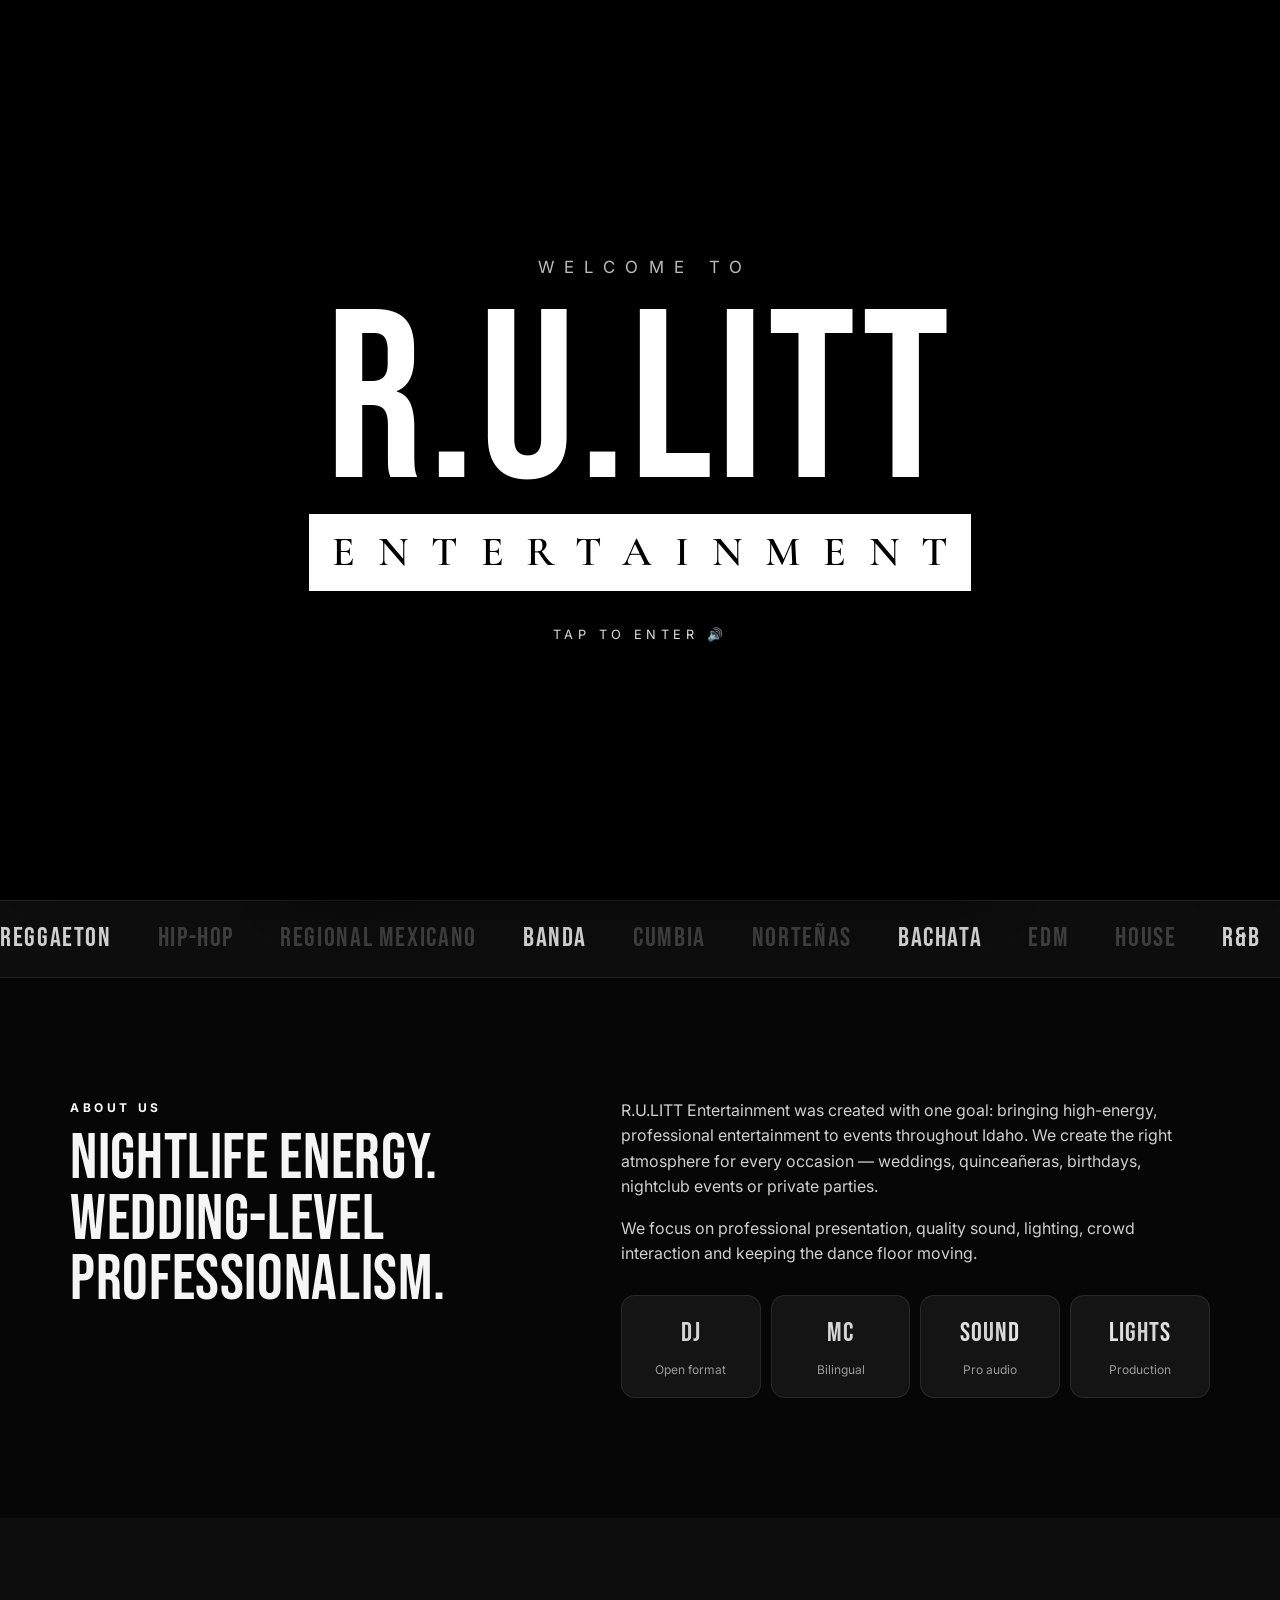
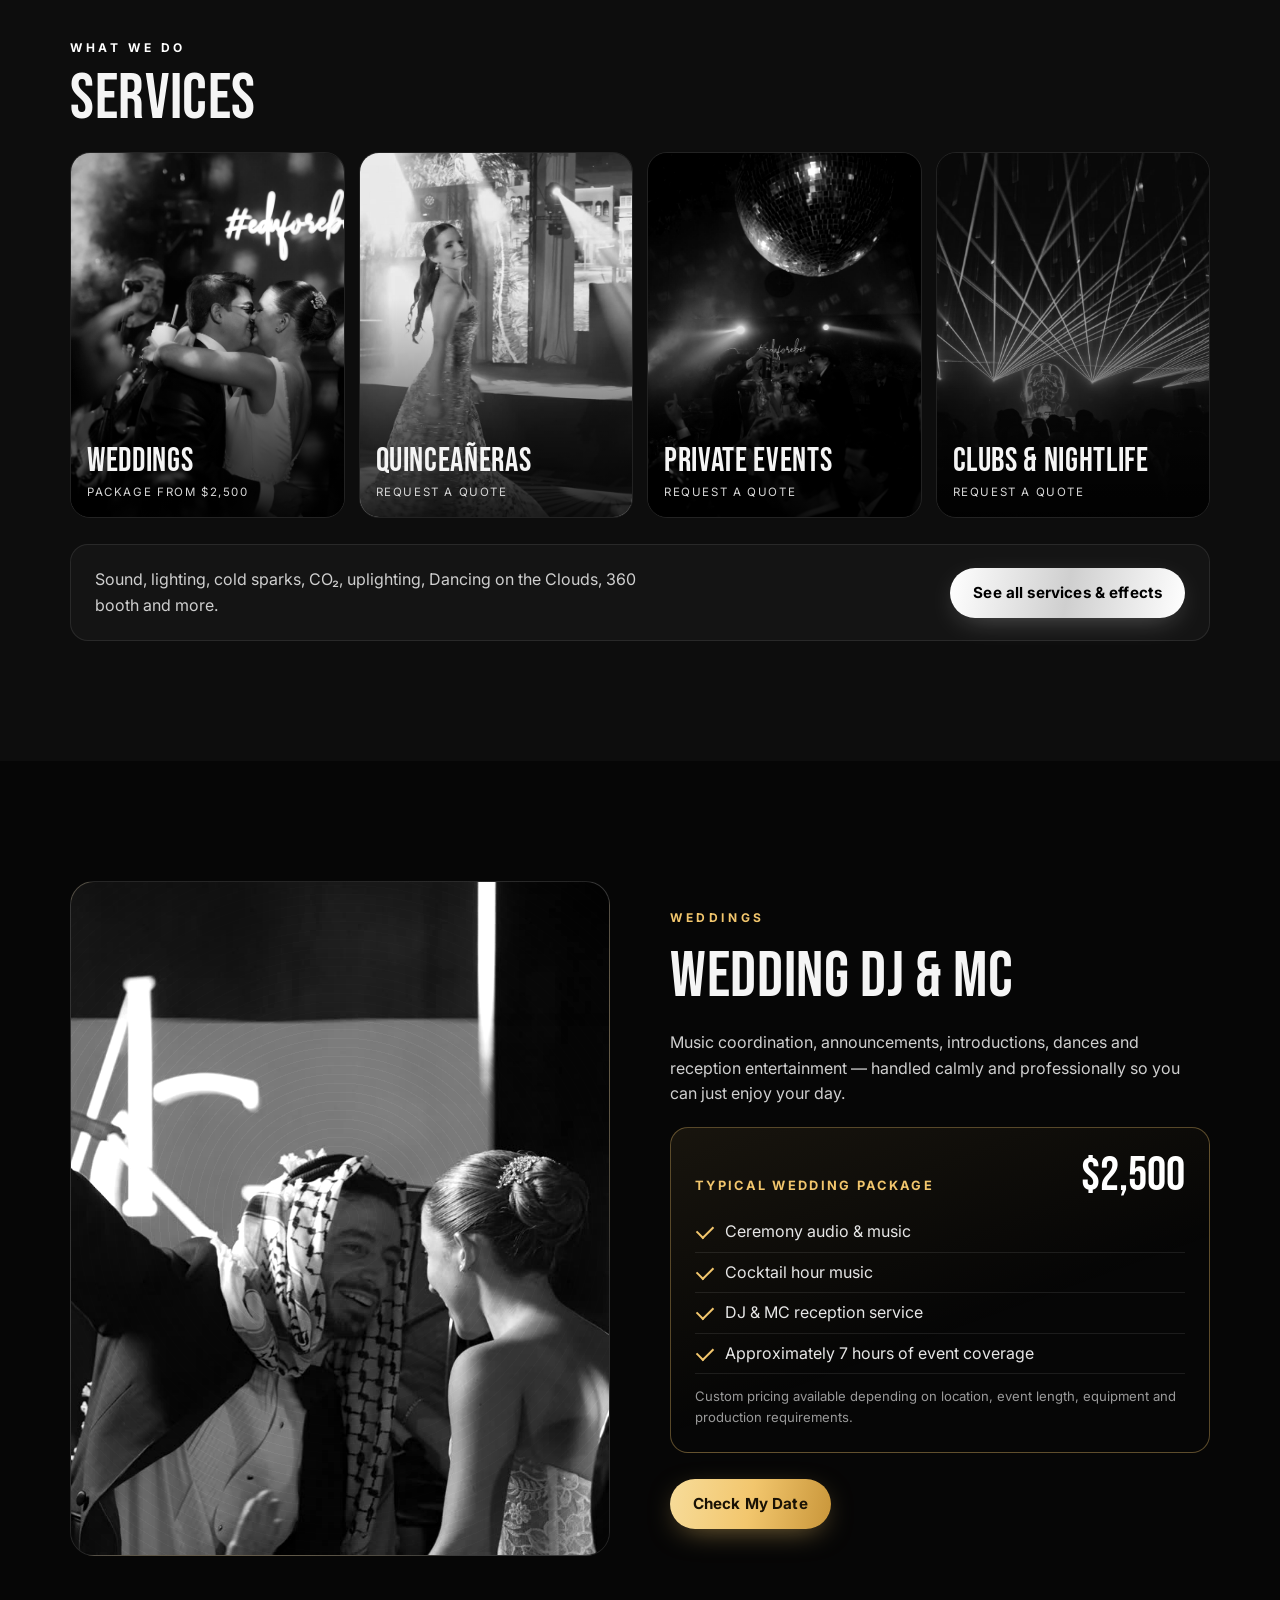
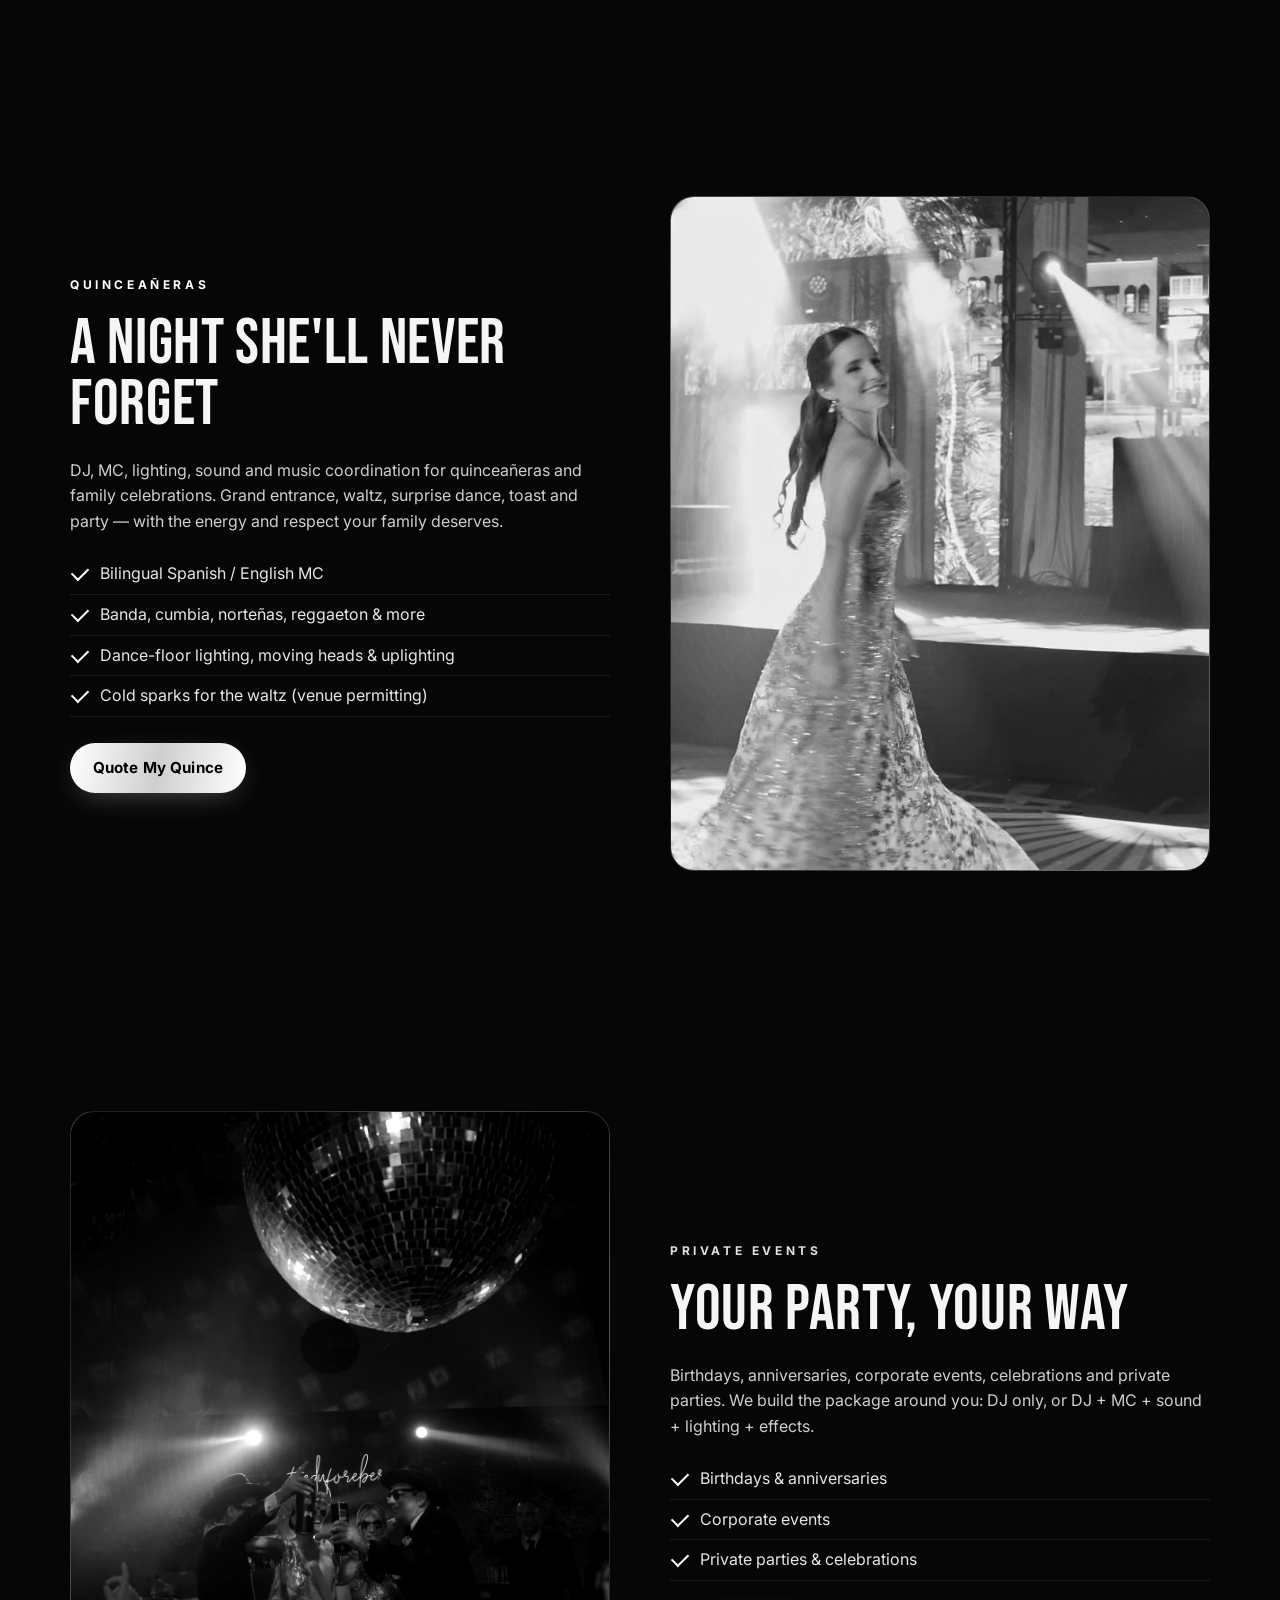
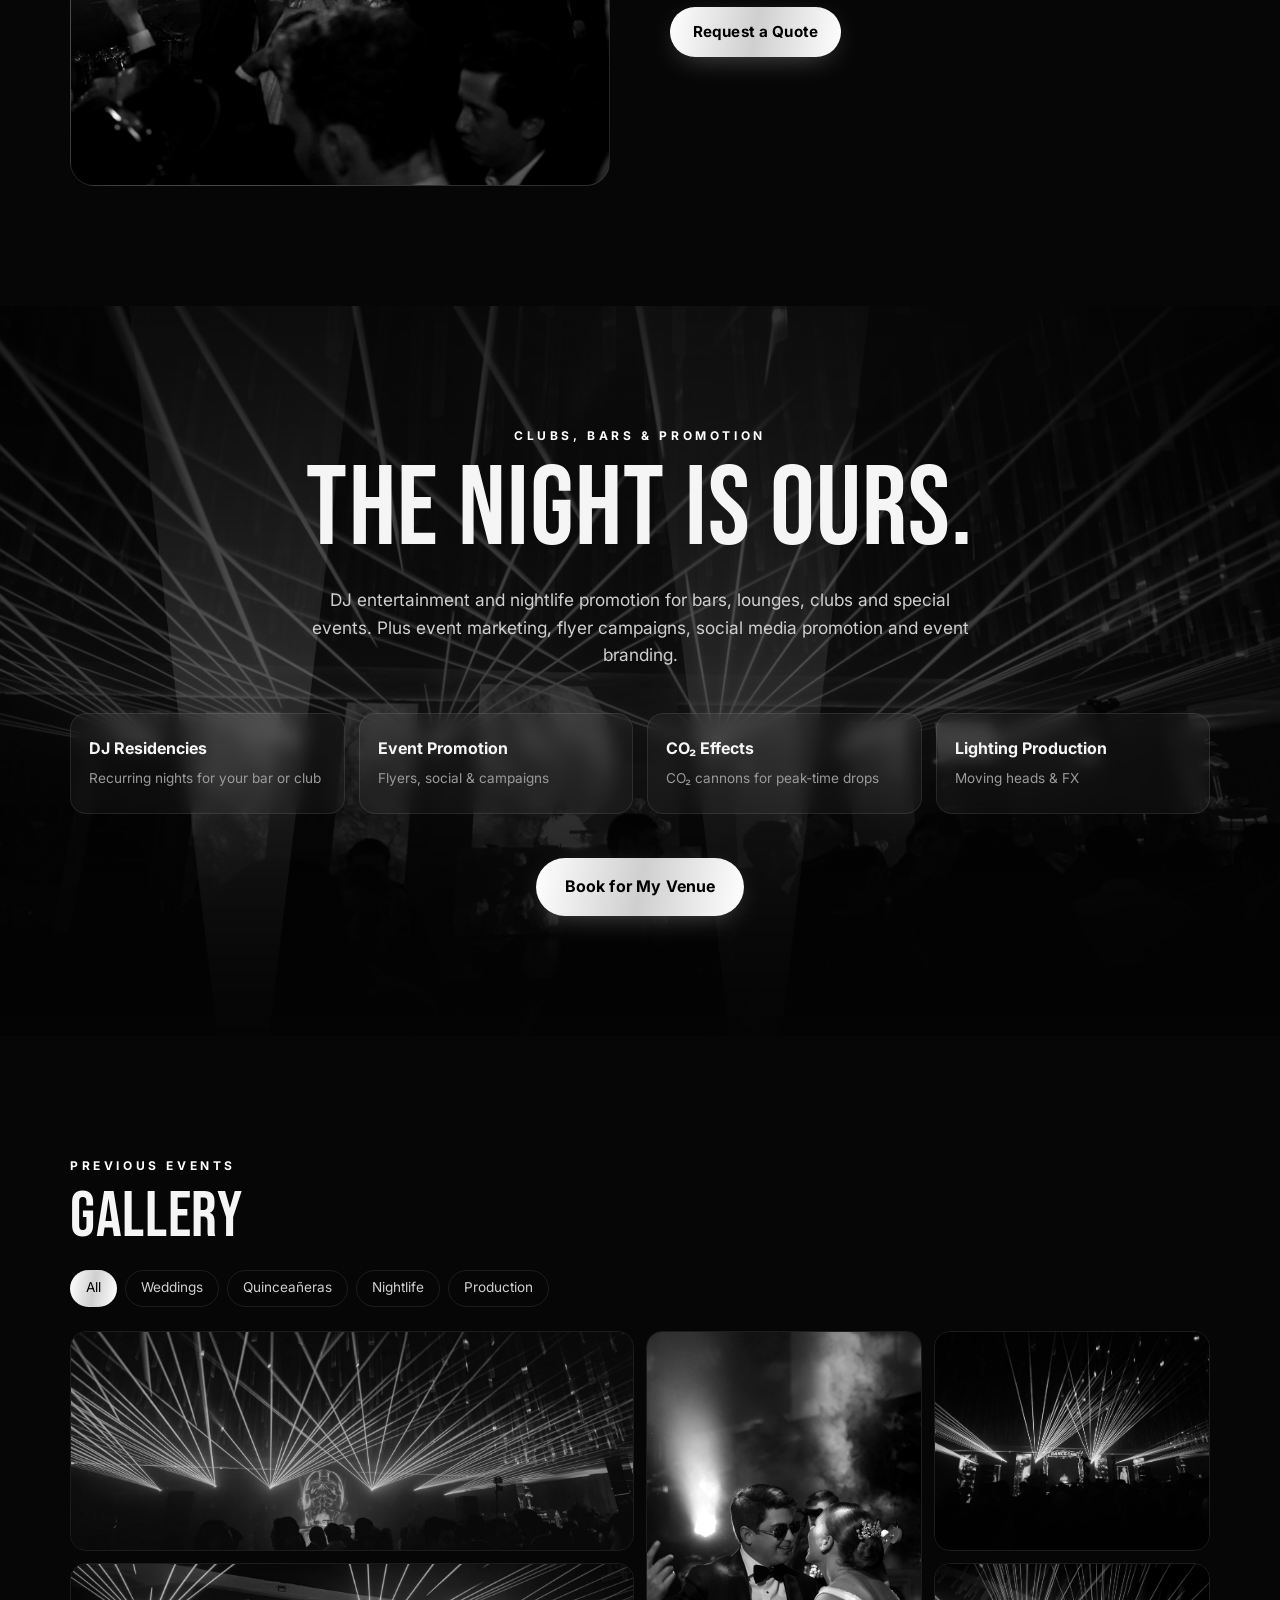
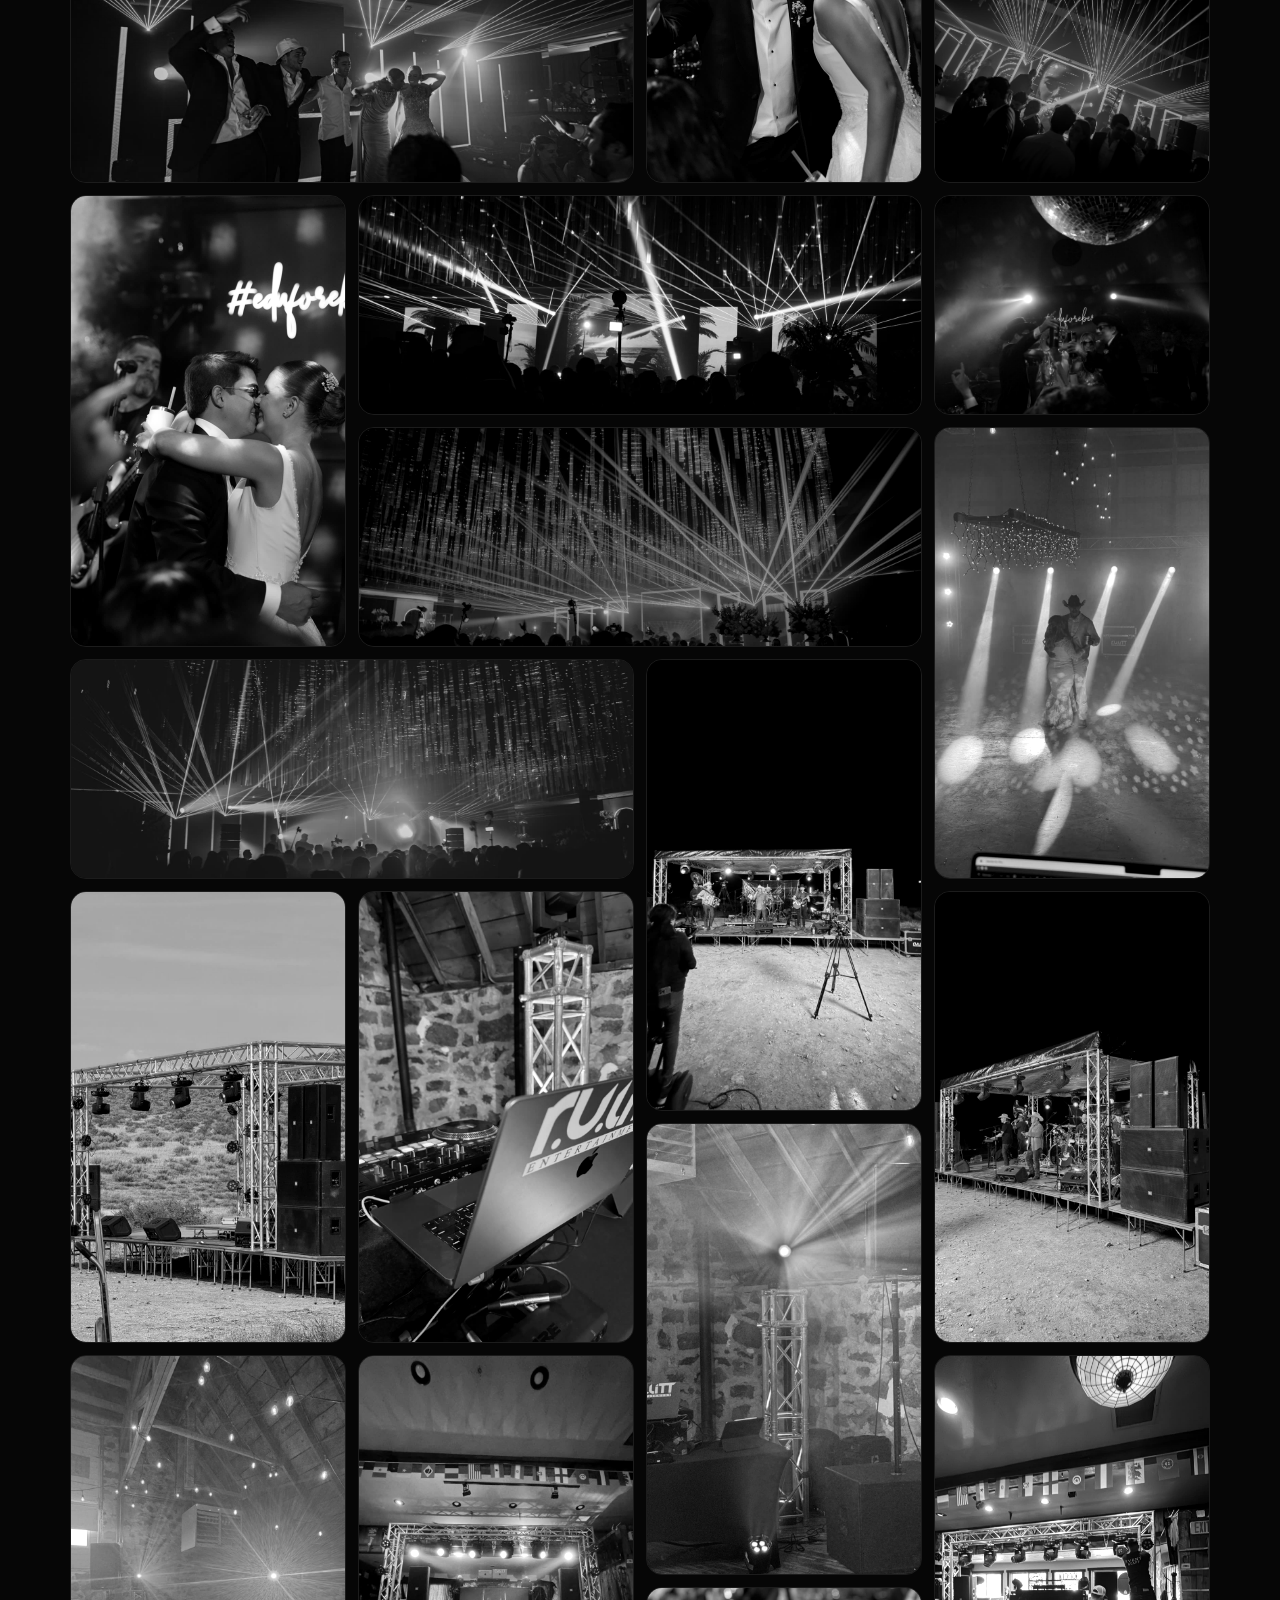
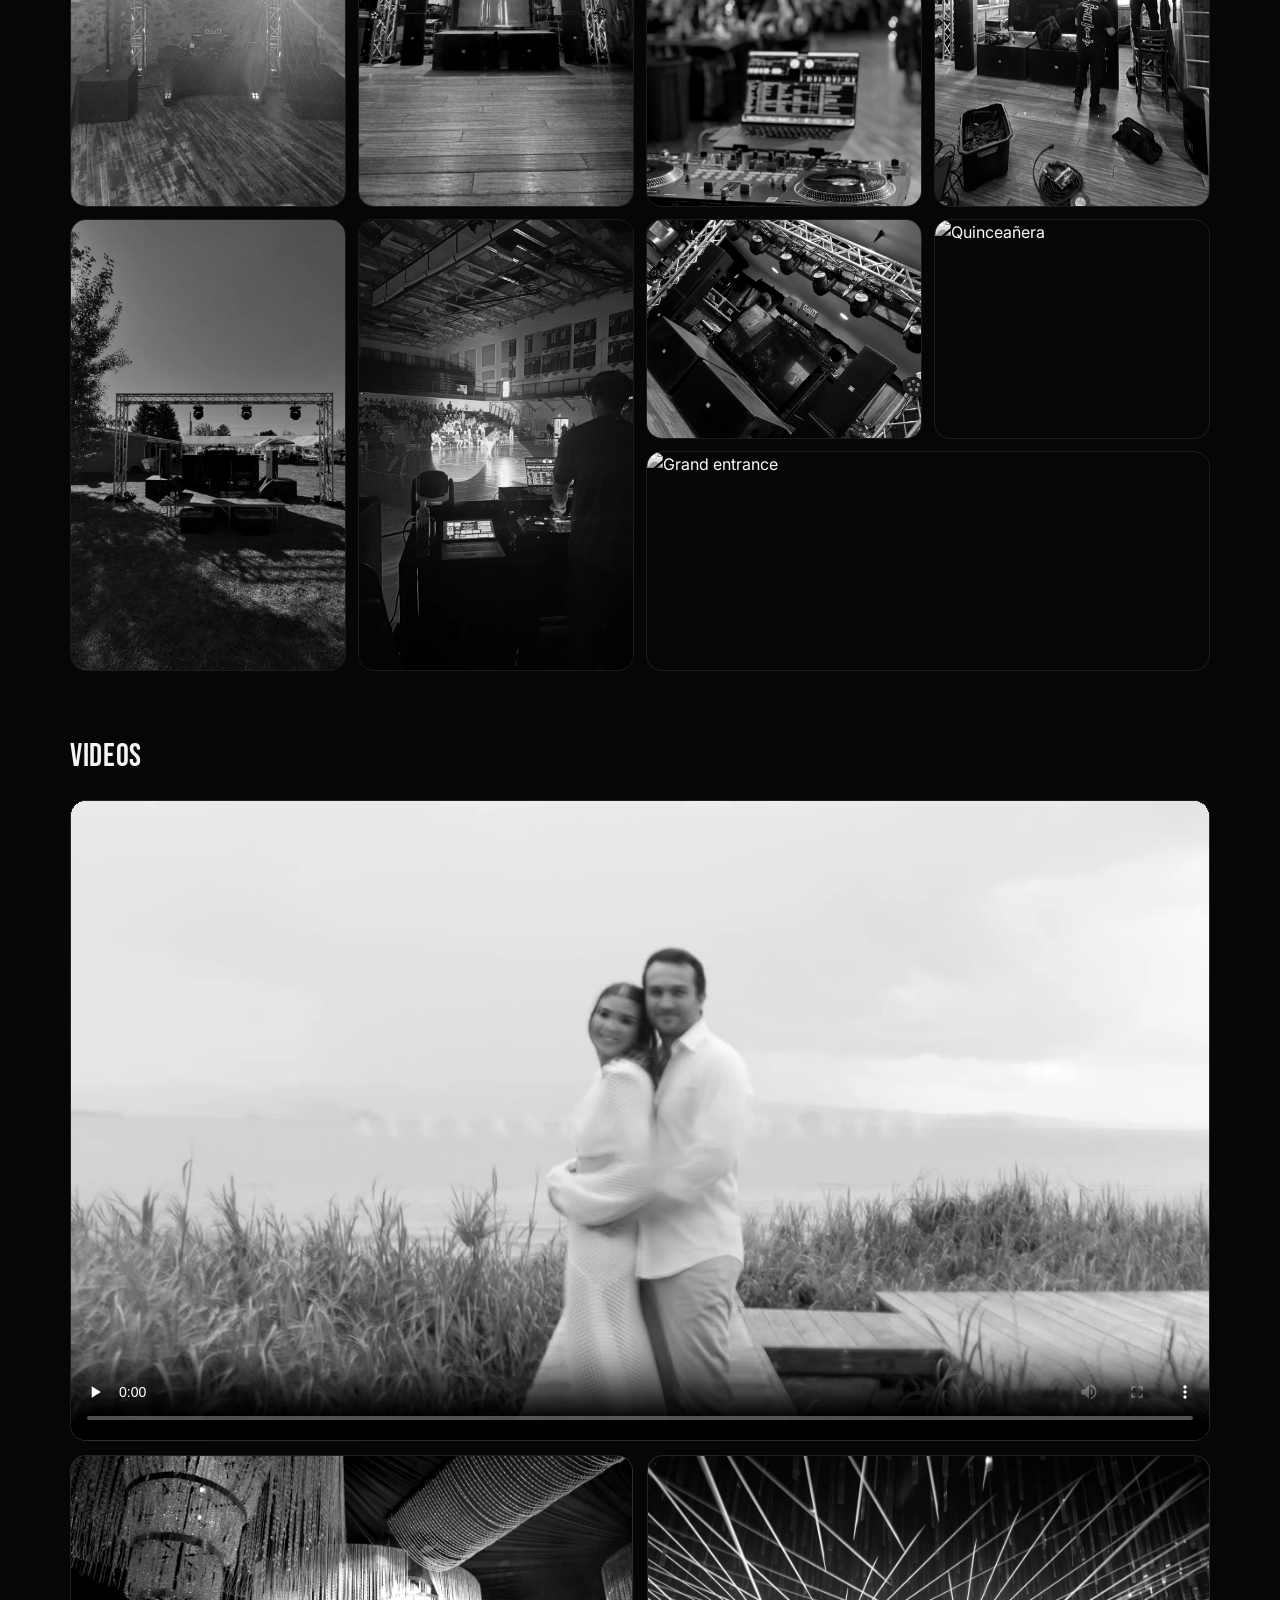
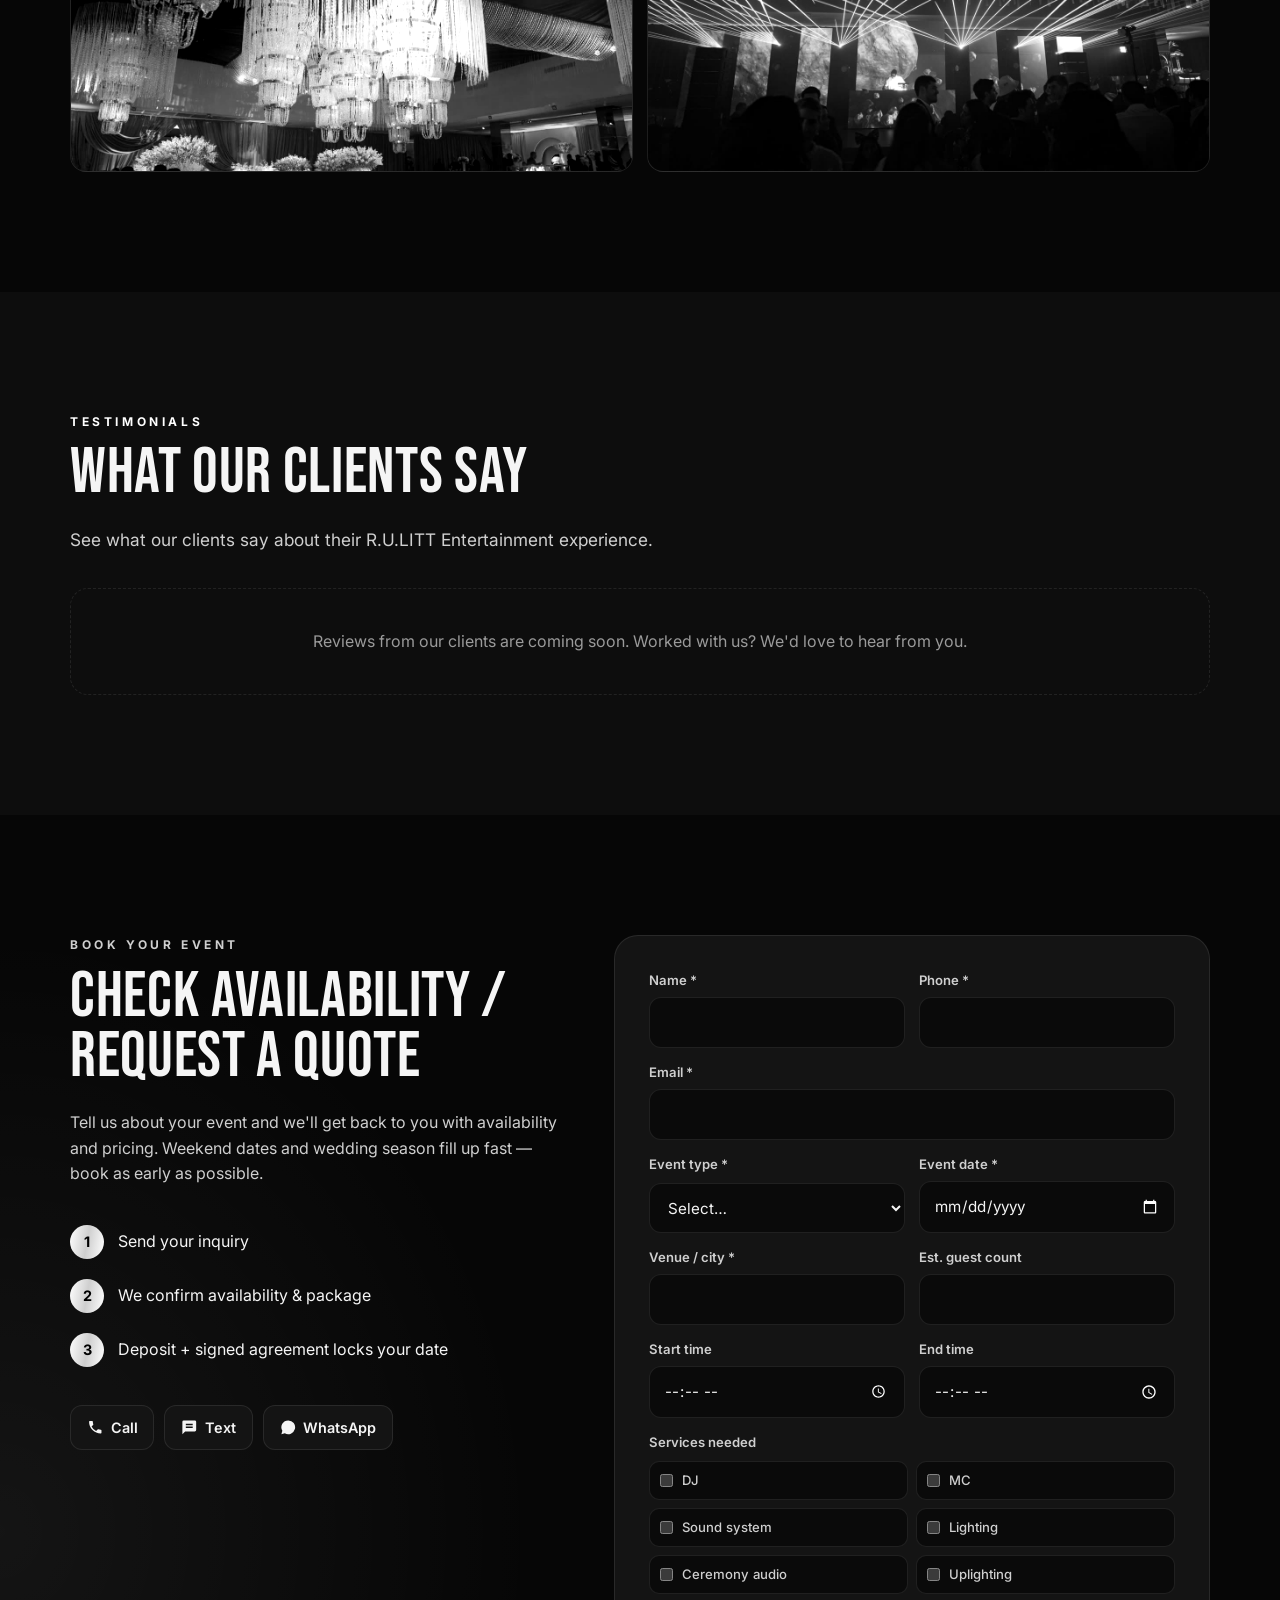
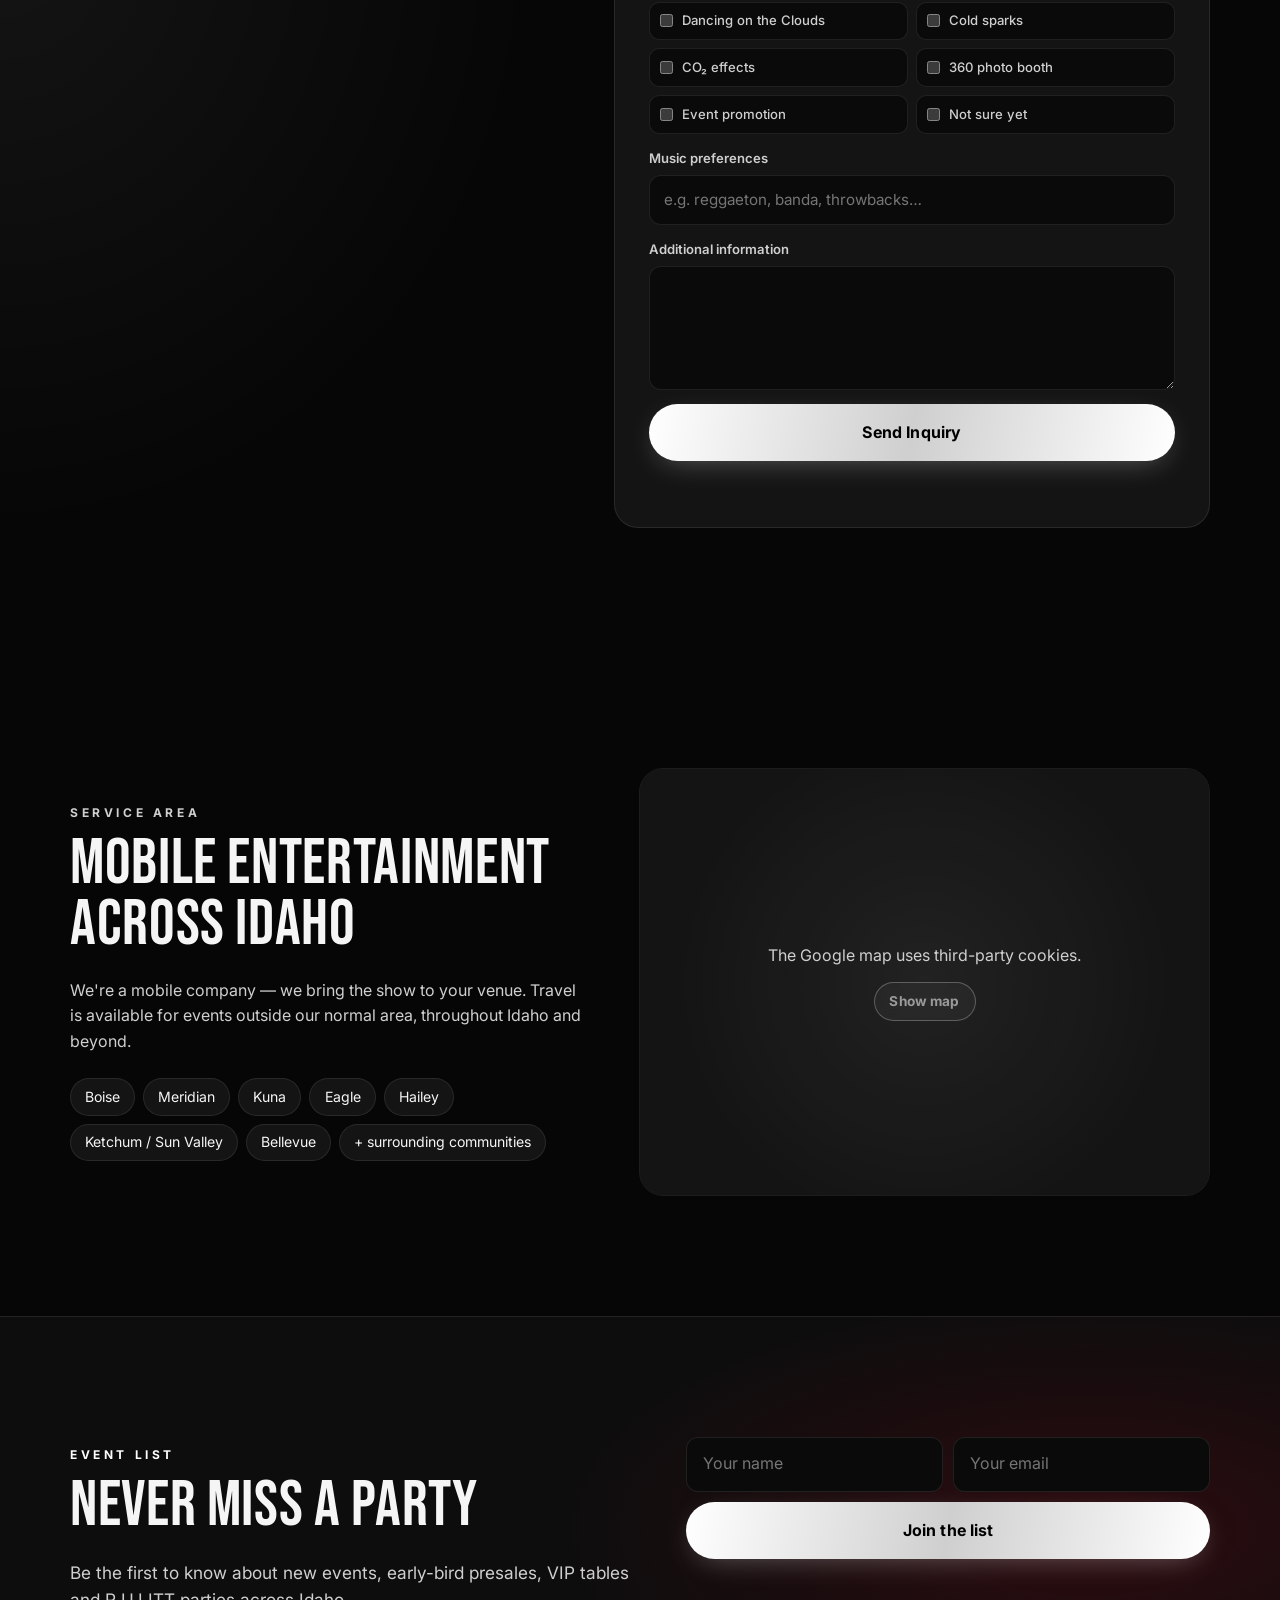
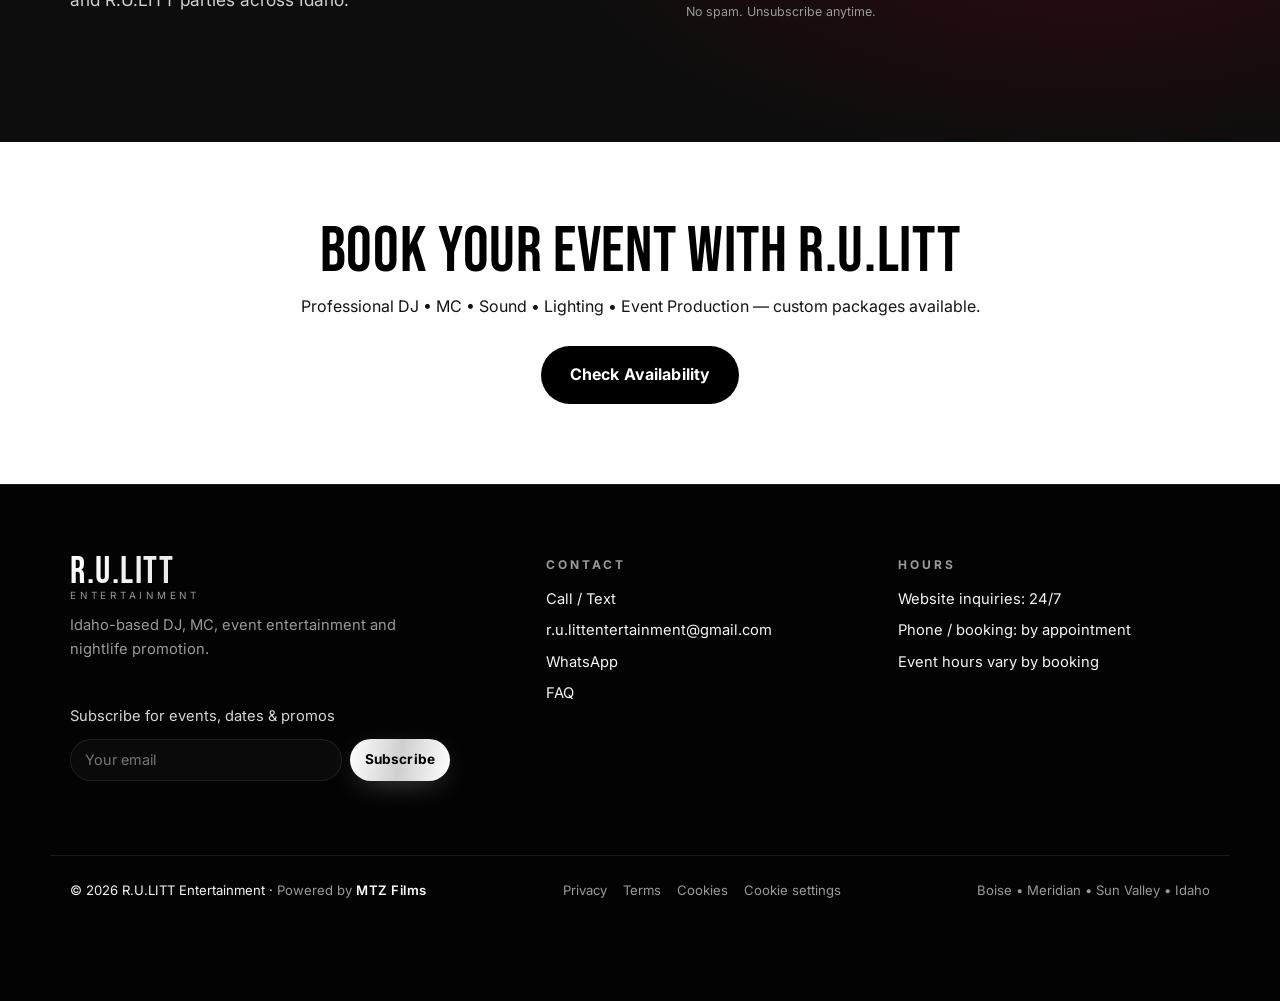
==== commit a4ad7624: "Auto-remove El Apagon event from the site at 6:00 AM Oct 31 Co-Authored-By: Claude Opus 5.5 <noreply" ====
--- a/index.html
+++ b/index.html
@@ -18,7 +18,7 @@
 <link rel="preconnect" href="https://fonts.googleapis.com">
 <link rel="preconnect" href="https://fonts.gstatic.com" crossorigin>
 <link href="https://fonts.googleapis.com/css2?family=Bebas+Neue&family=Cormorant+Garamond:wght@600&family=Inter:wght@400;500;600;700;800&display=swap" rel="stylesheet">
-<link rel="stylesheet" href="styles.css?v=202610212138">
+<link rel="stylesheet" href="styles.css?v=202610302039">
 </head>
 <body class="intro-on">
 
@@ -35,7 +35,7 @@
   </div>
 </div>
 
-<a href="tickets.html" class="event-bar" id="eventBar" data-until="2026-10-31T02:00:00-06:00"><span class="eb-long" data-es="🎃 EL APAGÓN · Halloween Party · Vie 30 Oct · Hailey">🎃 EL APAGÓN · Halloween Party · Fri Oct 30 · Hailey</span><span class="eb-short" data-es="🎃 El Apagón · 30 Oct">🎃 El Apagón · Oct 30</span><b data-es="Entradas →">Tickets →</b></a>
+<a href="tickets.html" class="event-bar" id="eventBar" data-until="2026-10-31T06:00:00-05:00"><span class="eb-long" data-es="🎃 EL APAGÓN · Hoy 9 PM · Hailey · Entradas en la puerta $30">🎃 EL APAGÓN · Tonight 9 PM · Hailey · Tickets at the door $30</span><span class="eb-short" data-es="🎃 El Apagón · Hoy · Puerta $30">🎃 El Apagón · Tonight · Door $30</span><b data-es="Info →">Info →</b></a>
 <!-- ============ HEADER ============ -->
 <header class="nav" id="nav">
   <a href="#top" class="brand" aria-label="R.U.LITT Entertainment">
@@ -88,13 +88,13 @@
 </section>
 
 <!-- ============ UPCOMING EVENT (auto-hidden after data-until) ============ -->
-<section class="section home-event" id="event" data-until="2026-10-31T02:00:00-06:00">
+<section class="section home-event" id="event" data-until="2026-10-31T06:00:00-05:00">
   <div class="wrap home-event-in one">
     <div>
       <p class="kicker" data-es="Próximo evento · 21+">Upcoming event · 21+</p>
       <h2 class="h2 big">El Apagón</h2>
-      <p class="limited"><span class="dot"></span><span data-es="Entradas limitadas">Limited tickets</span></p>
-      <a href="tickets.html" class="home-event-flyer"><img src="media/events/apagon.jpg" alt="El Apagón Halloween Party flyer — Friday October 30th, 9PM–2AM, La Cabañita at The Mint, Hailey ID" loading="lazy"></a>
+      <p class="limited"><span class="dot"></span><span data-es="Entradas solo en la puerta · $30">Tickets at the door only · $30</span></p>
+      <a href="tickets.html" class="home-event-flyer"><img src="media/events/apagon-v2.jpg" alt="El Apagón Halloween Party flyer — Friday October 30th, 9PM–2AM, La Cabañita at The Mint, Hailey ID" loading="lazy"></a>
       <p class="lead" data-es="Fiesta de Halloween con sonido de R.U.LITT Entertainment y Alex Top. Especiales de bebidas, juegos, cabina 360, pastel y Jell-O shots.">Halloween party with sounds by R.U.LITT Entertainment and Alex Top. Drink specials, games, 360 photo booth, cake and Jell-O shots.</p>
       <ul class="tix-facts">
         <li><b data-es="Fecha">Date</b><span data-es="Viernes 30 de octubre · 9 PM – 2 AM">Friday, October 30 · 9 PM – 2 AM</span></li>
@@ -103,7 +103,7 @@
         <li><b data-es="Disfraz">Costume</b><span data-es="Recomendado, no obligatorio 🎃">Recommended, not required 🎃</span></li>
       </ul>
       <div class="home-event-cta">
-        <a href="tickets.html" class="btn btn-glow btn-lg" data-es="Comprar entradas">Get tickets</a>
+        <a href="tickets.html" class="btn btn-glow btn-lg" data-es="Ver detalles del evento">Event details</a>
         <span class="home-event-count" id="eventCount"></span>
       </div>
     </div>
@@ -463,6 +463,6 @@
 <!-- Lightbox -->
 <div class="lightbox" id="lightbox" hidden><button class="lb-close" aria-label="Close">×</button><button class="lb-nav lb-prev" aria-label="Previous photo"><svg viewBox="0 0 24 24"><path d="M15 5l-7 7 7 7"/></svg></button><div class="lb-body" id="lbBody"></div><button class="lb-nav lb-next" aria-label="Next photo"><svg viewBox="0 0 24 24"><path d="M9 5l7 7-7 7"/></svg></button><span class="lb-count" id="lbCount"></span></div>
 
-<script src="script.js?v=202610212123"></script>
+<script src="script.js?v=202610310054"></script>
 </body>
 </html>
--- a/styles.css
+++ b/styles.css
@@ -699,3 +699,8 @@
 .tix-manual a{text-decoration:underline}
 
 .tix-web-btn{margin-top:10px;border-color:rgba(0,140,255,.6)}
+
+.tix-door-only{background:var(--card);border:1px solid rgba(208,2,27,.6);border-radius:24px;padding:clamp(22px,3vw,36px);text-align:center;box-shadow:0 30px 80px -30px rgba(208,2,27,.6)}
+.tix-door-only h3{font-family:var(--display);font-weight:400;font-size:clamp(2rem,4vw,2.8rem);line-height:1;margin:6px 0 10px}
+.tix-door-price{font-family:var(--display);font-size:4.5rem;line-height:1;color:#ff2a3d;margin:6px 0 12px}
+.tix-door-only p{color:#cfcfcf}
